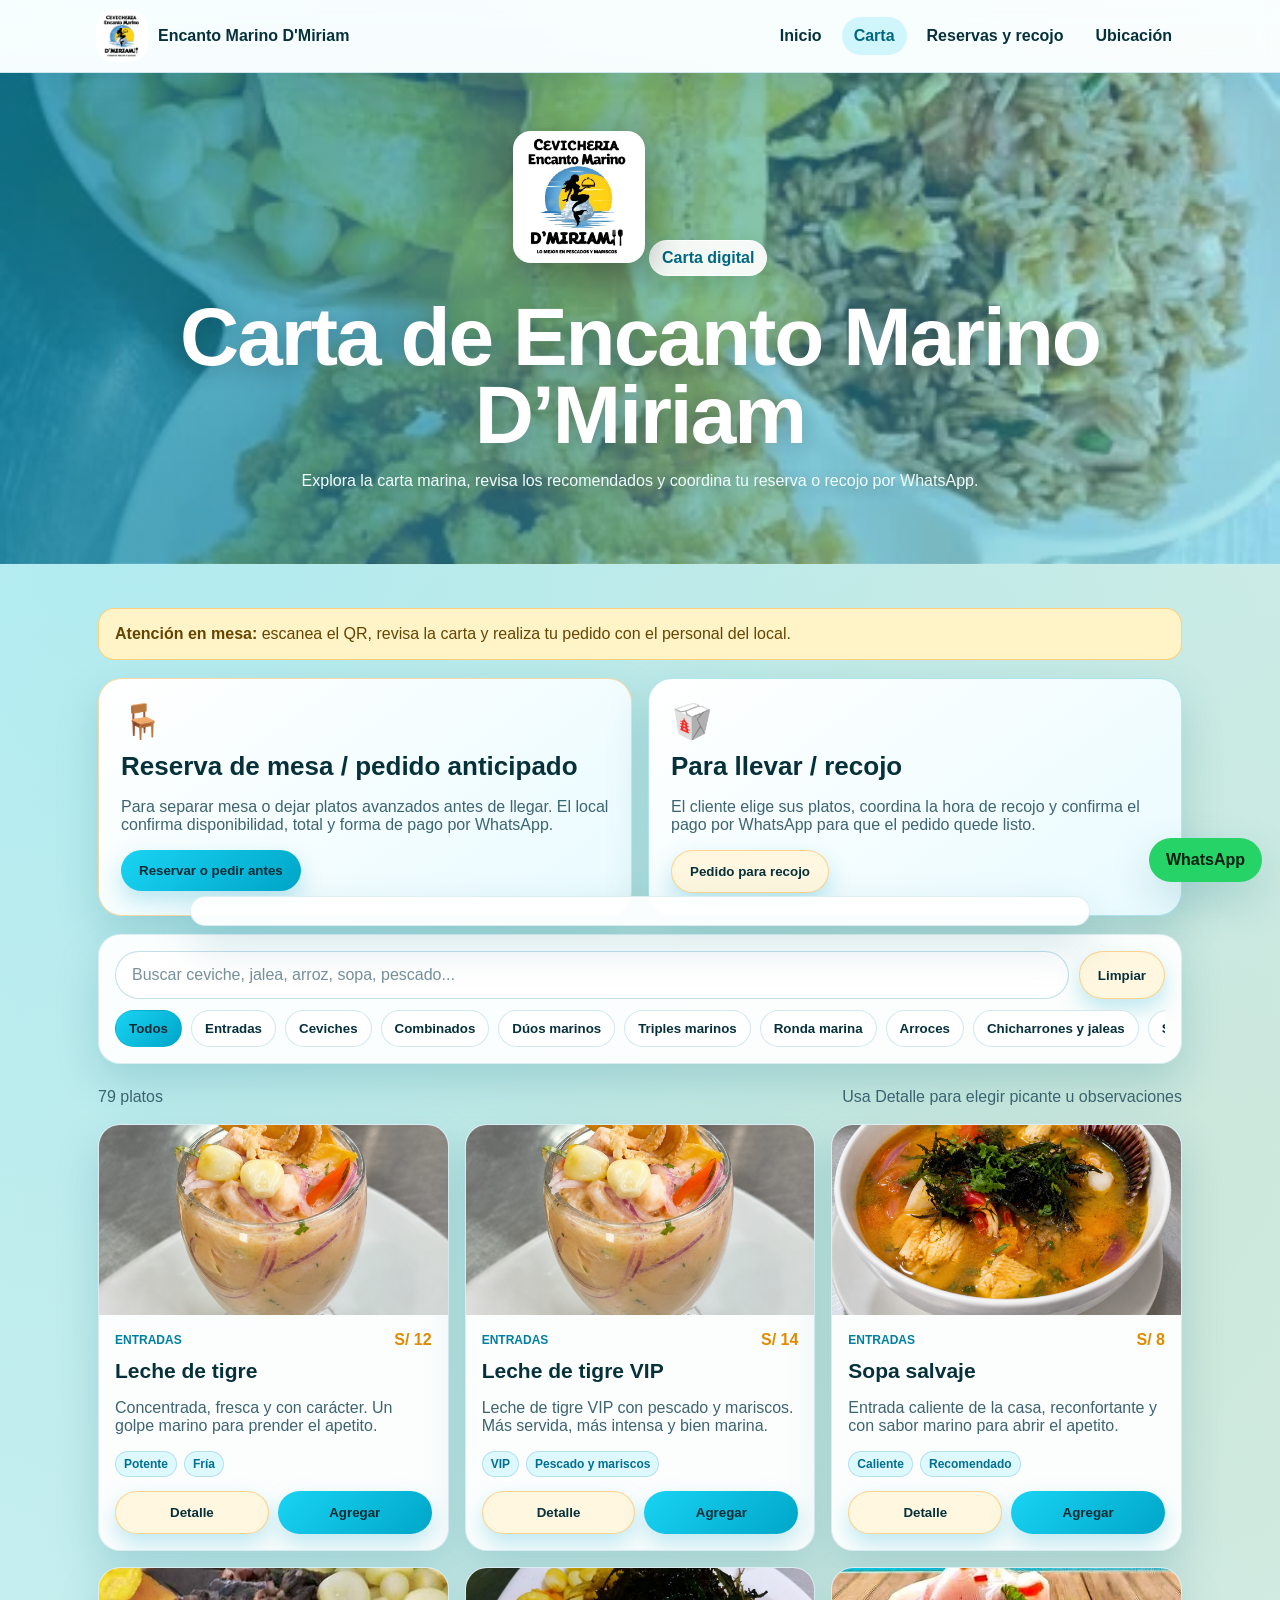
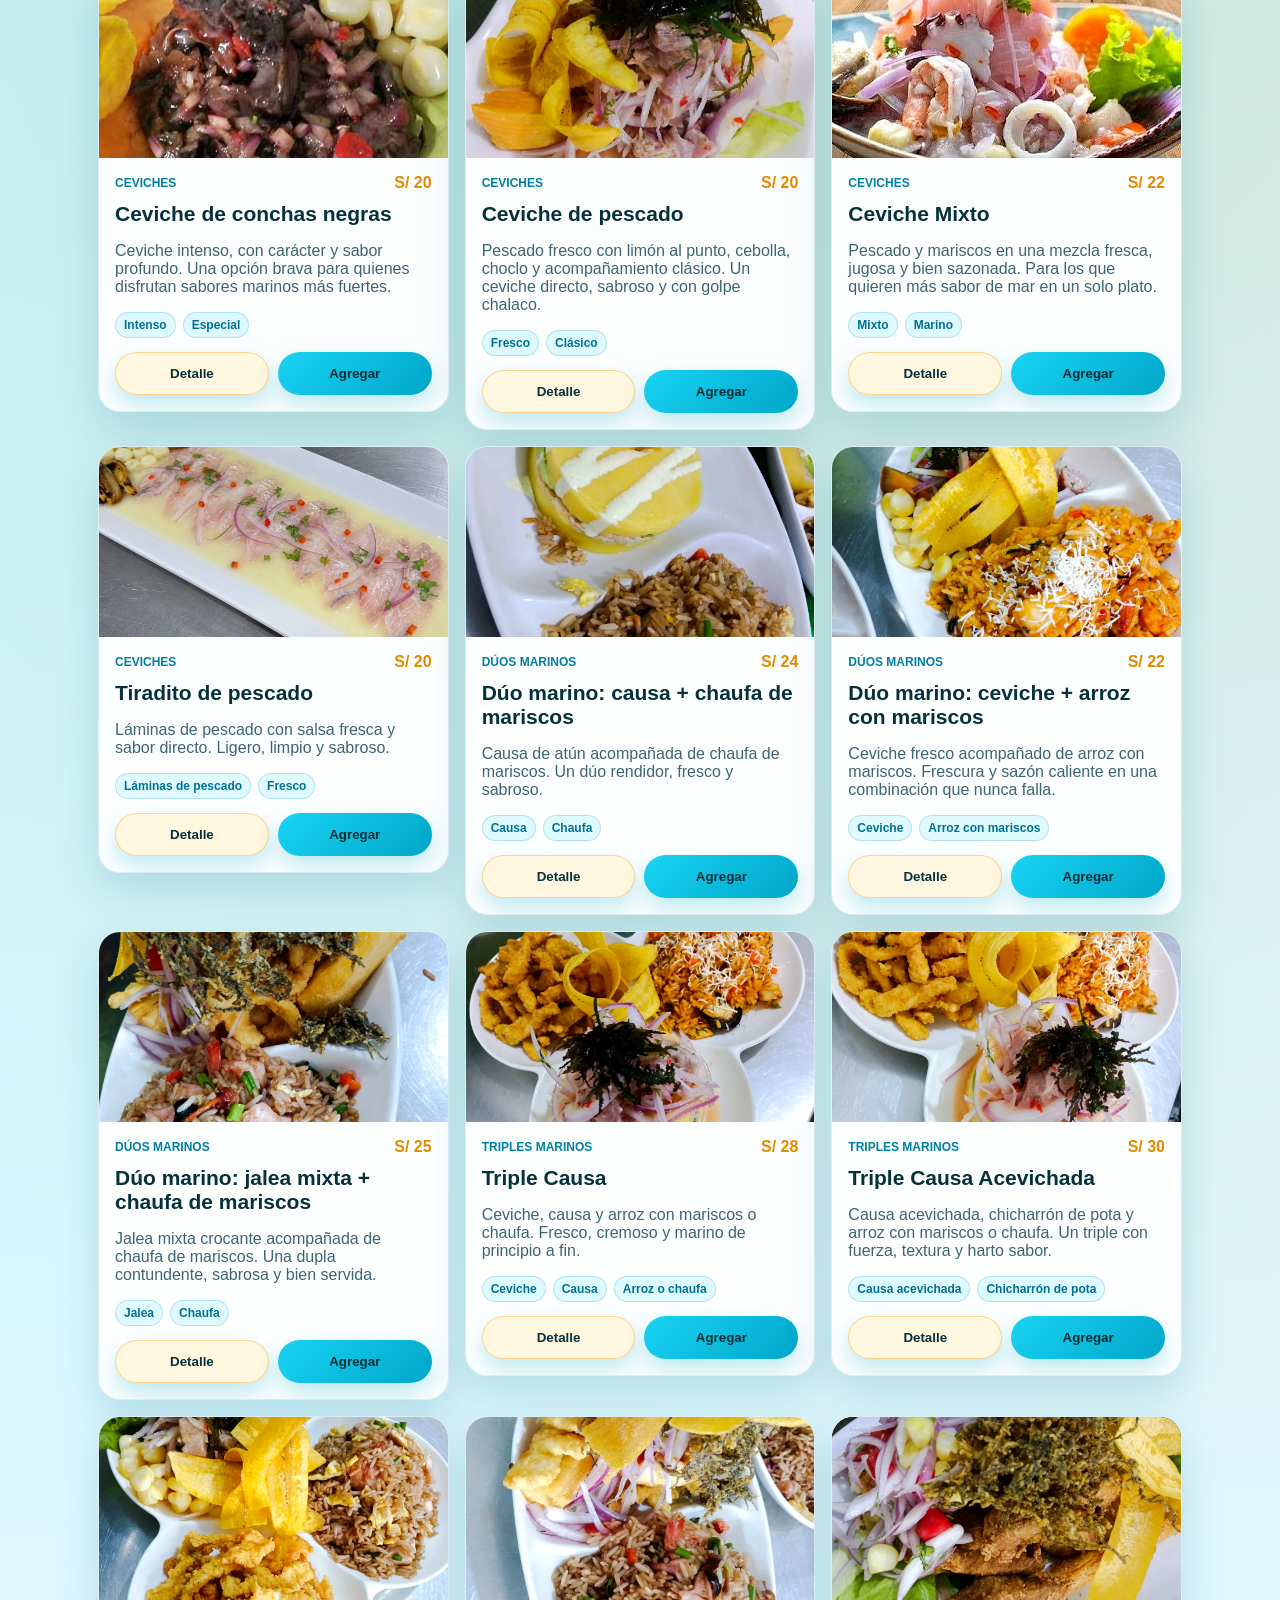
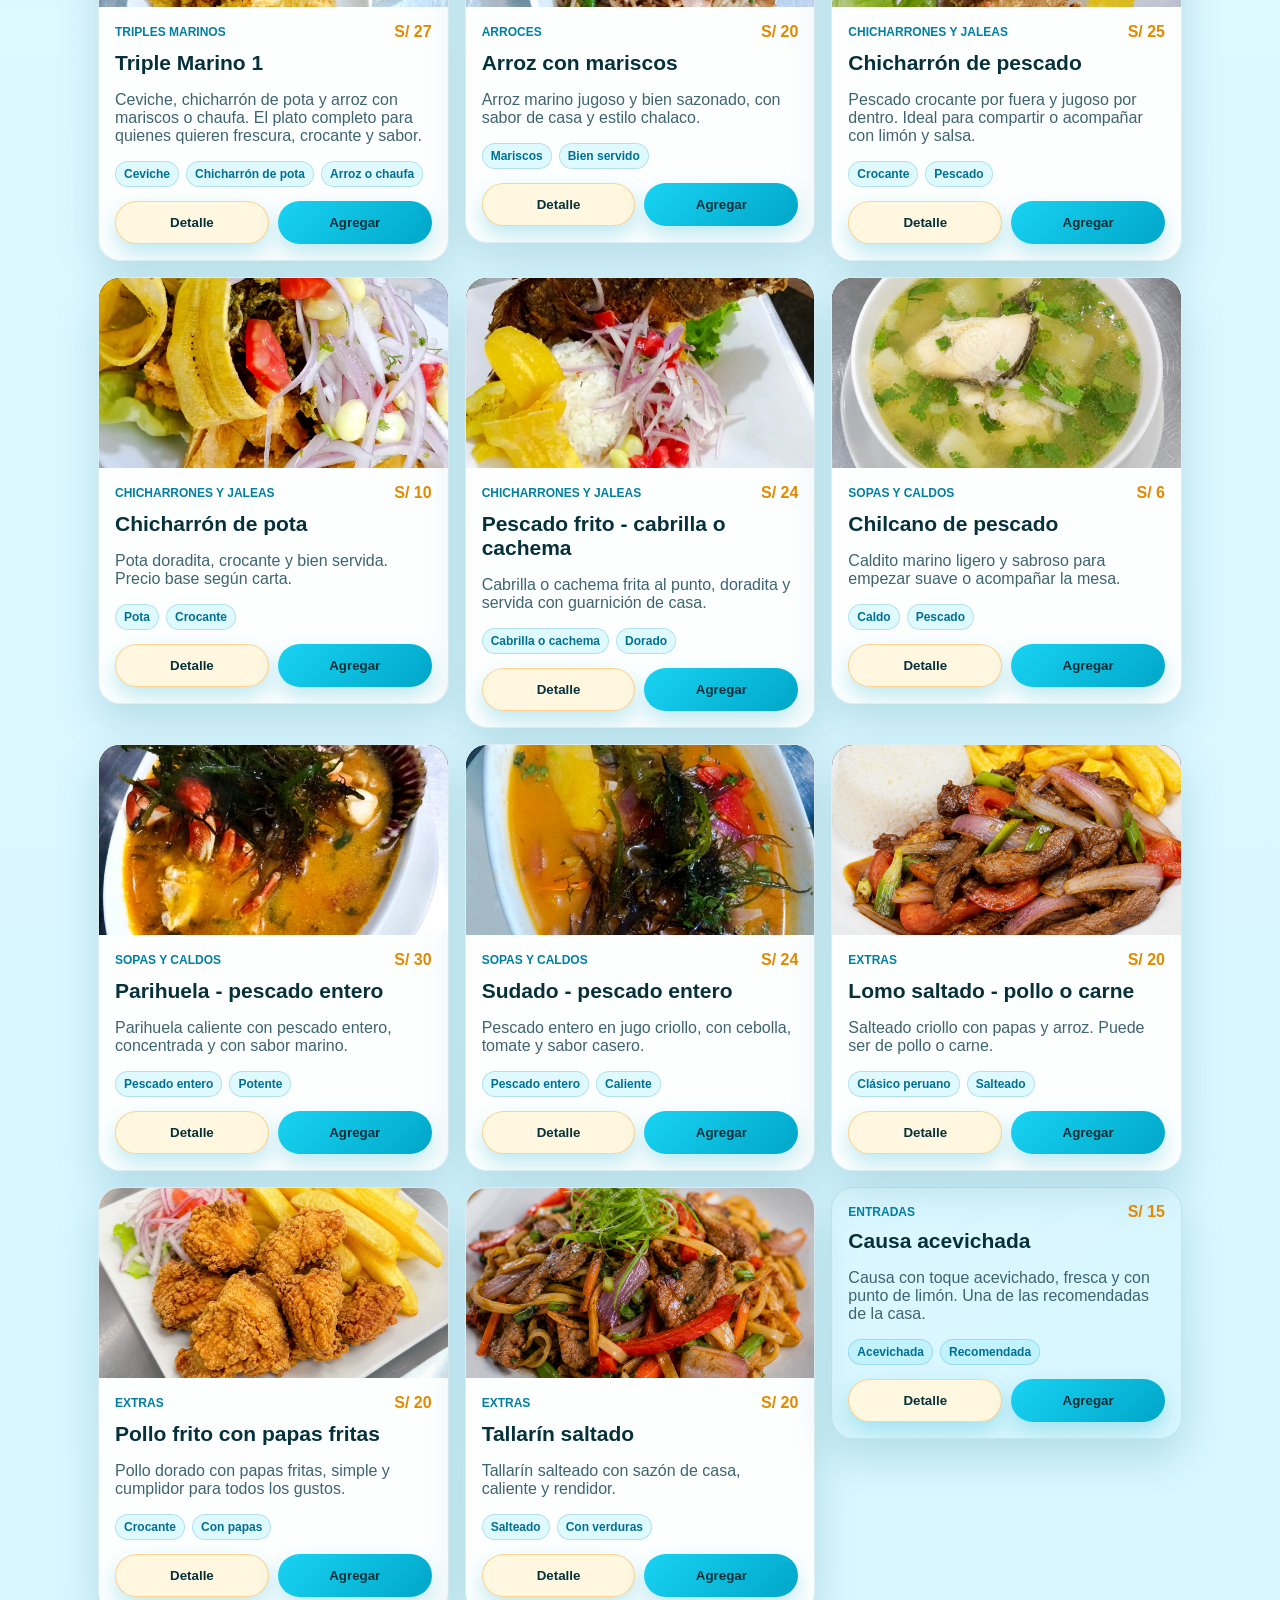
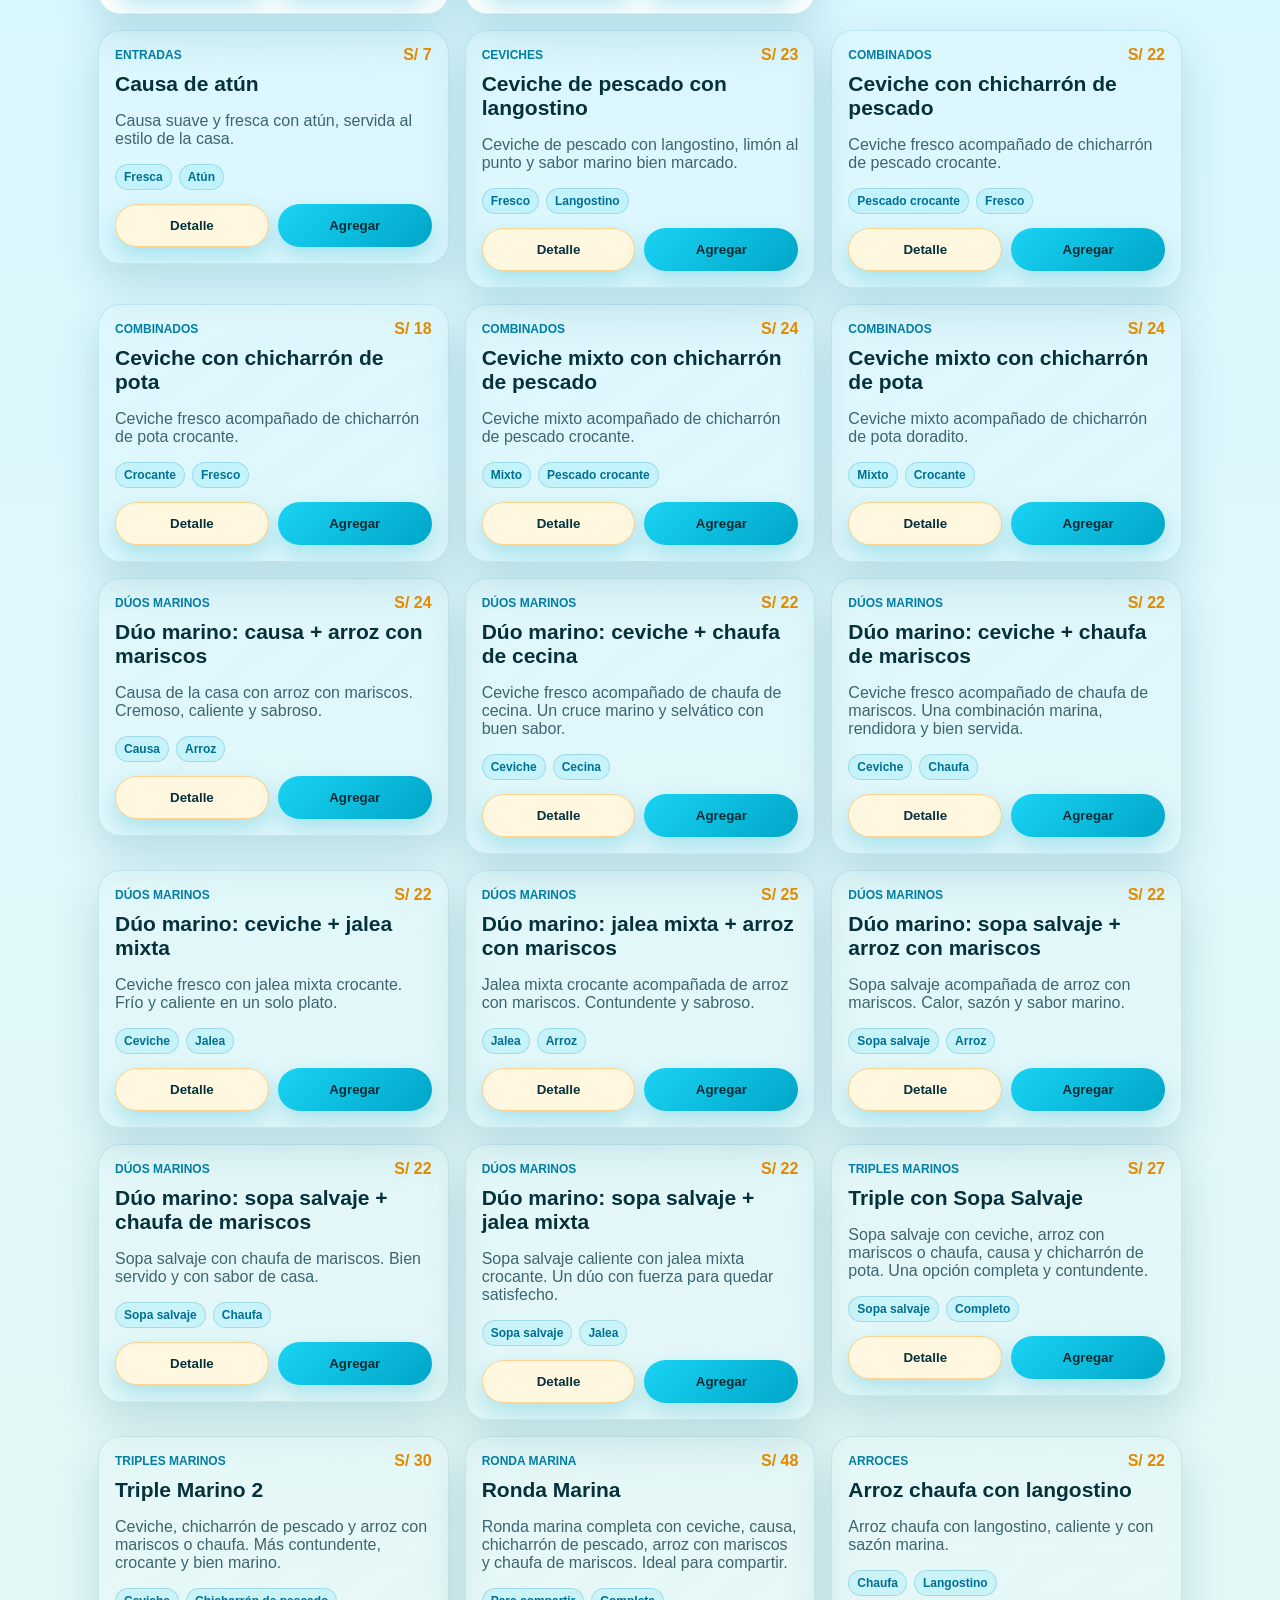
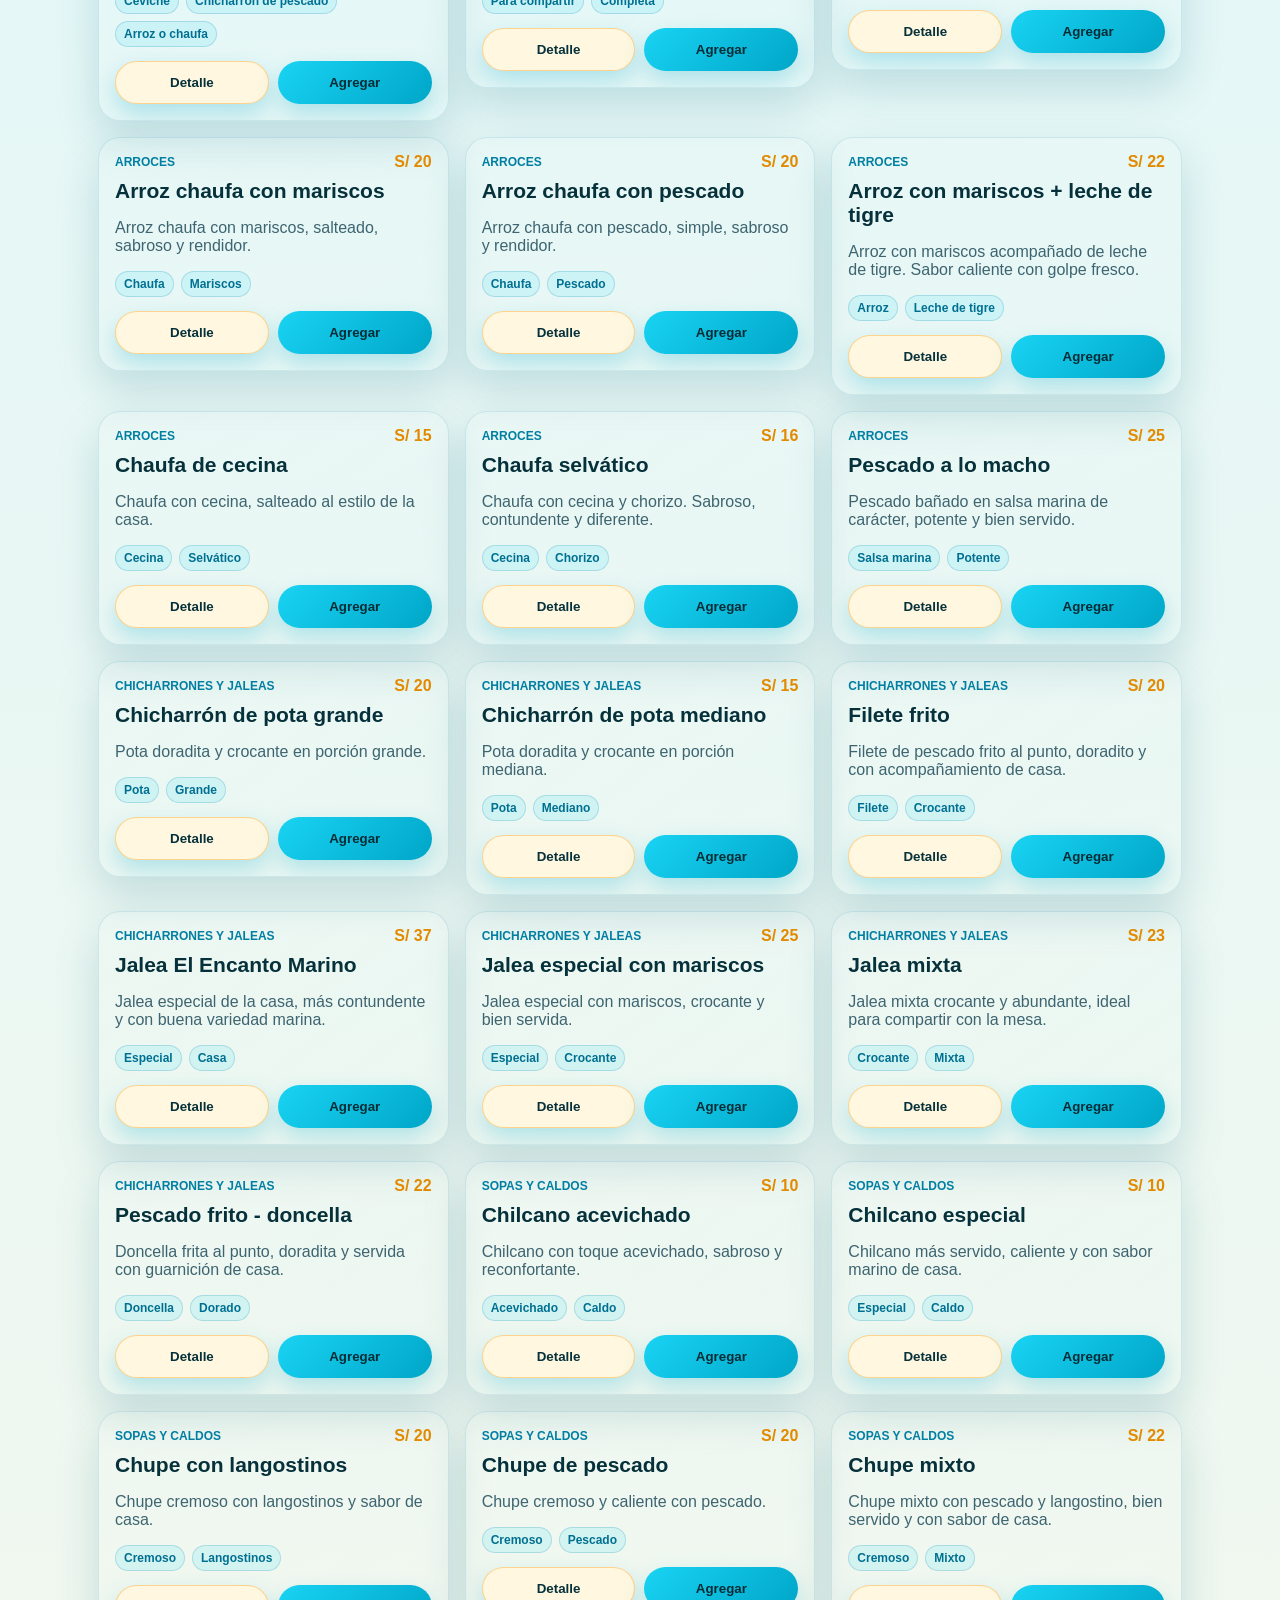
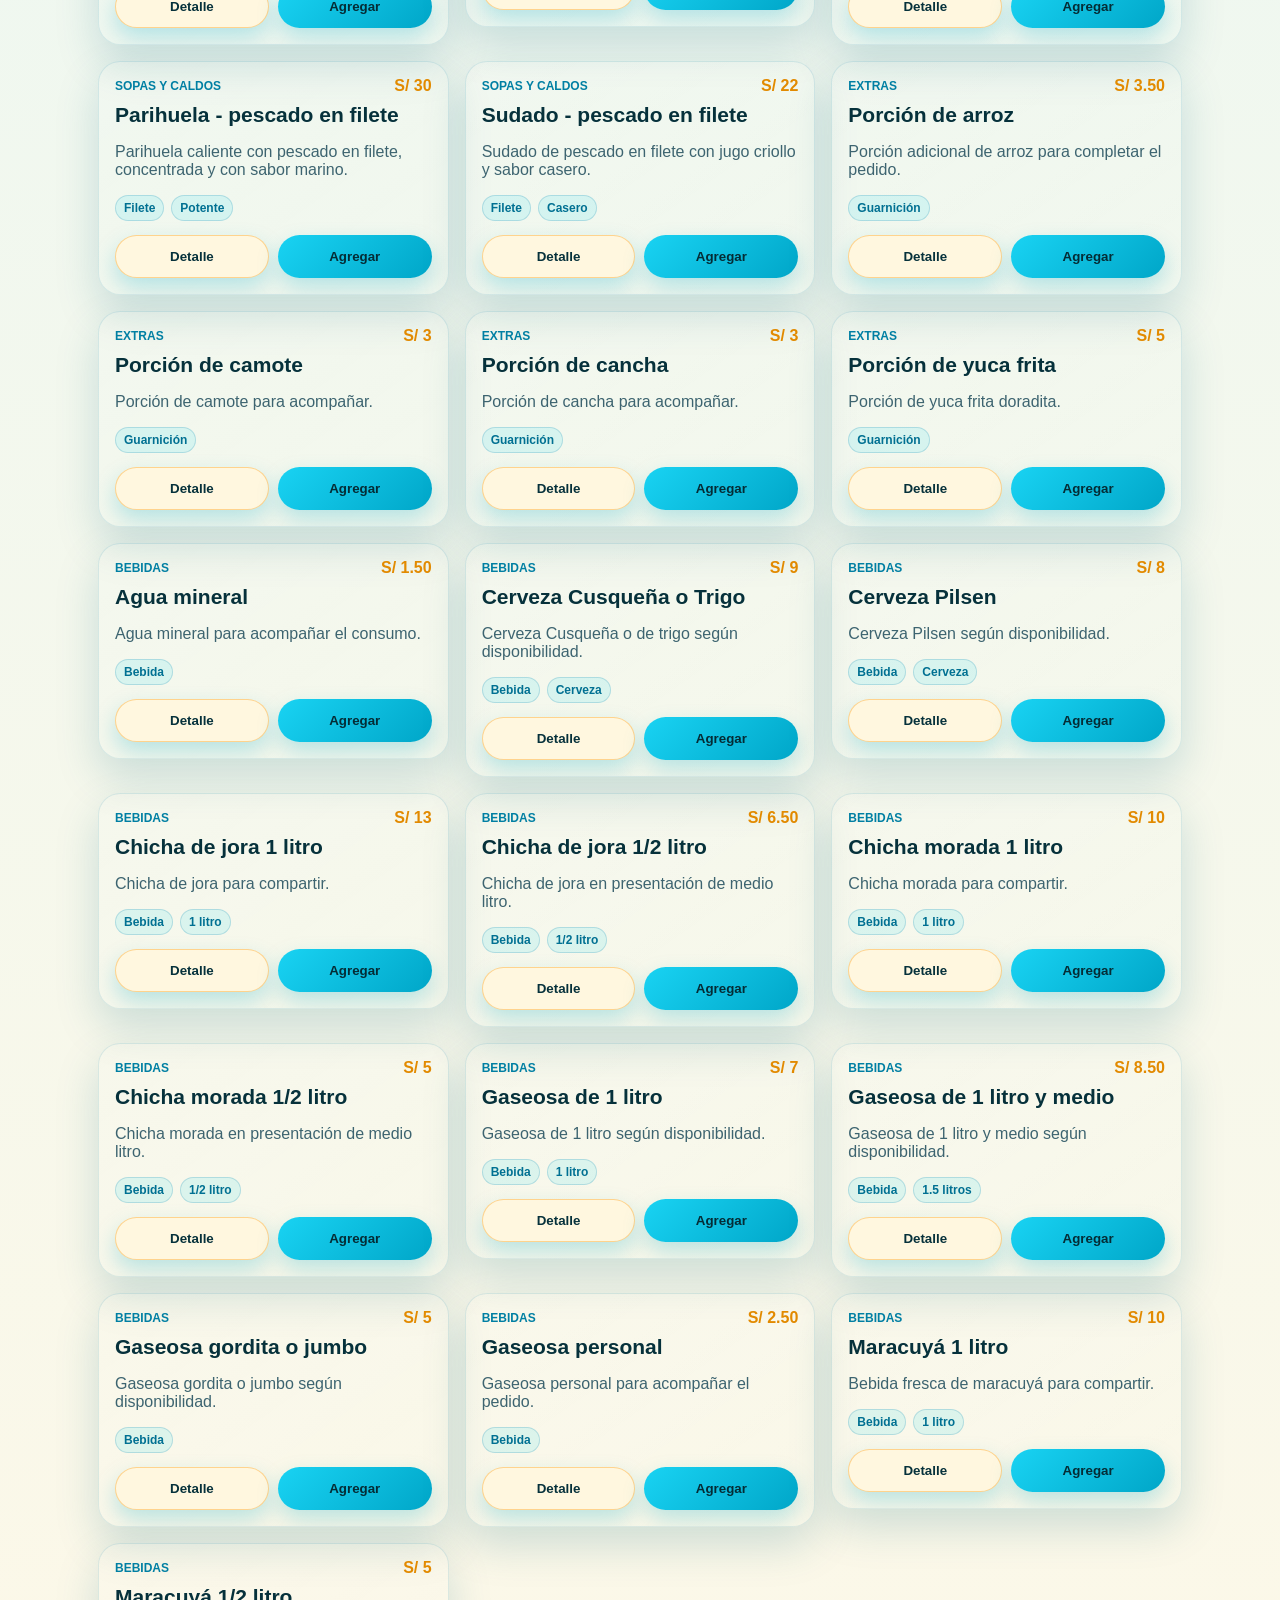
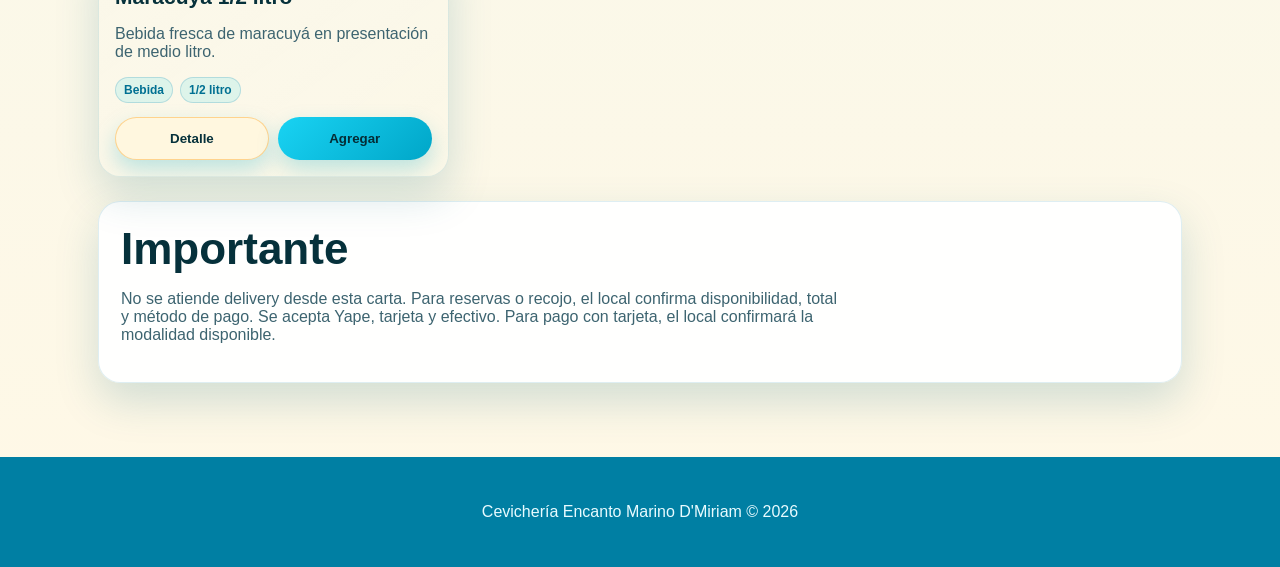
==== menu.html @ f9ba785a "Agregar precios de carta y efecto de cangrejo" ====
<!DOCTYPE html>
<html lang="es">
<head>
  <meta charset="UTF-8"><meta name="viewport" content="width=device-width, initial-scale=1.0">
  <title>Carta Digital - Encanto Marino D'Miriam</title>
  <link rel="icon" href="assets/favicon.svg" type="image/svg+xml">
  <link rel="stylesheet" href="styles.css">
</head>
<body>
<nav class="nav"><div class="nav-inner">
  <a class="brand" href="index.html"><img src="assets/logo.png" alt="Logo"><span>Encanto Marino D'Miriam</span></a>
  <div class="links"><a href="index.html">Inicio</a><a class="active" href="menu.html">Carta</a><a href="#pedidos">Reservas y recojo</a><a class="js-maps" target="_blank" href="#">Ubicación</a></div>
</div></nav>

<header class="menu-hero">
  <div class="hero-inner">
    <img class="logo" src="assets/logo.png" alt="Logo Encanto Marino D'Miriam">
    <div class="badge">Carta digital</div>
    <h1>Carta de Encanto Marino D’Miriam</h1>
    <p>Explora la carta marina, revisa los recomendados y coordina tu reserva o recojo por WhatsApp.</p>
  </div>
</header>

<section id="pedidos">
  <div class="notice mesa-notice">
    <strong>Atención en mesa:</strong> escanea el QR, revisa la carta y realiza tu pedido con el personal del local.
  </div>

  <div class="flow-cards">
    <article class="flow-card">
      <span>🪑</span>
      <h2>Reserva de mesa / pedido anticipado</h2>
      <p>Para separar mesa o dejar platos avanzados antes de llegar. El local confirma disponibilidad, total y forma de pago por WhatsApp.</p>
      <button class="btn" data-open-flow="reserva">Reservar o pedir antes</button>
    </article>

    <article class="flow-card">
      <span>🥡</span>
      <h2>Para llevar / recojo</h2>
      <p>El cliente elige sus platos, coordina la hora de recojo y confirma el pago por WhatsApp para que el pedido quede listo.</p>
      <button class="btn secondary" data-open-flow="recojo">Pedido para recojo</button>
    </article>
  </div>

  <div class="toolbar">
    <div class="search-row">
      <input id="searchInput" type="search" placeholder="Buscar ceviche, jalea, arroz, sopa, pescado...">
      <button id="clearFilters" class="btn secondary">Limpiar</button>
    </div>
    <div id="categoryChips" class="chips"></div>
  </div>

  <div class="menu-meta"><span id="resultCount">0 platos</span><span>Usa Detalle para elegir picante u observaciones</span></div>
  <div id="menuGrid" class="menu-grid"></div>

  <div class="card" style="margin-top:24px">
    <h2>Importante</h2>
    <p class="lead">No se atiende delivery desde esta carta. Para reservas o recojo, el local confirma disponibilidad, total y método de pago. Se acepta Yape, tarjeta y efectivo. Para pago con tarjeta, el local confirmará la modalidad disponible.</p>
  </div>
</section>

<div id="cartBar" class="cart-bar"></div>
<a class="whatsapp-float js-whatsapp" href="#">WhatsApp</a>

<div id="dishModal" class="modal">
  <div class="modal-card">
    <div class="modal-grid">
      <img id="modalImage" src="" alt="">
      <div class="modal-content">
        <button id="modalClose" class="modal-close">×</button>
        <h2 id="modalTitle"></h2>
        <strong id="modalPrice" class="price"></strong>
        <p id="modalDesc"></p>
        <h3>Etiquetas</h3><div id="modalTags" class="tag-list"></div>

        <div class="personaliza">
          <h3>Personaliza tu plato</h3>
          <label>
            <span>Picante</span>
            <select id="modalSpice">
              <option value="Normal">Normal</option>
              <option value="Sin ají / sin picante">Sin ají / sin picante</option>
              <option value="Poco ají">Poco ají</option>
              <option value="Ají medio">Ají medio</option>
              <option value="Bien picante">Bien picante</option>
              <option value="Consultar">Consultar</option>
            </select>
          </label>
          <label>
            <span>Observación del plato</span>
            <textarea id="modalNote" rows="3" placeholder="Ej. sin cebolla, más limón, sin culantro, separado..."></textarea>
          </label>
        </div>

        <div id="drinkOptions" class="personaliza" style="display:none">
          <h3>Elige tu bebida</h3>
          <label>
            <span>Bebida</span>
            <select id="modalDrink">
              <option value="Chicha morada">Chicha morada</option>
              <option value="Maracuyá">Maracuyá</option>
              <option value="Agua">Agua</option>
              <option value="Gaseosas">Gaseosas</option>
              <option value="Cervezas">Cervezas</option>
            </select>
          </label>
        </div>

        <p class="notice">Confirmar disponibilidad y precio final con el local.</p>
        <div class="modal-actions-bottom">
          <button id="modalBack" class="btn secondary" type="button">Volver a la carta</button>
          <button id="modalAdd" class="btn" type="button">Agregar al pedido</button>
        </div>
      </div>
    </div>
  </div>
</div>

<div id="flowModal" class="modal">
  <div class="modal-card flow-modal-card">
    <div class="flow-modal-head">
      <div>
        <span id="flowIcon" class="flow-icon">🪑</span>
        <h2 id="flowTitle">Reserva</h2>
        <p id="flowDescription" class="lead"></p>
      </div>
      <button id="flowClose" class="modal-close">×</button>
    </div>

    <div class="flow-form">
      <label>
        <span>Nombre</span>
        <input id="clientName" type="text" placeholder="Ej. Miriam, Carlos, Julio...">
      </label>

      <div id="reservationFields" class="flow-fields">
        <label>
          <span>Tipo de solicitud</span>
          <select id="reservationMode">
            <option value="Solo reservar mesa">Solo reservar mesa</option>
            <option value="Reservar mesa y pedir comida anticipada">Reservar mesa y pedir comida anticipada</option>
          </select>
        </label>
        <label>
          <span>¿Para cuántas personas?</span>
          <input id="peopleCount" type="number" min="1" max="40" placeholder="Ej. 4">
        </label>
        <label>
          <span>Hora aproximada de llegada</span>
          <input id="arrivalTime" type="text" placeholder="Ej. 1:30 p.m. / en 40 minutos">
        </label>
      </div>

      <div id="pickupFields" class="flow-fields">
        <label>
          <span>Hora aproximada de recojo</span>
          <input id="pickupTime" type="text" placeholder="Ej. 2:00 p.m. / en 30 minutos">
        </label>
      </div>

      <label class="wide">
        <span>Observaciones generales</span>
        <textarea id="flowNote" rows="3" placeholder="Ej. mesa cerca a la entrada, sin cubiertos, separar salsas, confirmar forma de pago..."></textarea>
      </label>
    </div>

    <div class="payment-warning">
      <strong>Pago anticipado:</strong> para reservas con pedido anticipado y pedidos para recojo, se coordina pago al 100% por Yape, tarjeta o efectivo luego de que el local confirme disponibilidad y total.
    </div>

    <div class="flow-order-box">
      <div class="flow-order-head">
        <h3>Pedido seleccionado</h3>
        <button id="addMoreDishes" class="btn secondary">Agregar platos de la carta</button>
      </div>
      <div id="flowOrderList" class="flow-order-list"></div>
      <p id="flowOrderHint" class="lead"></p>
    </div>

    <div class="flow-actions">
      <button id="flowSend" class="btn whatsapp">Enviar a WhatsApp</button>
    </div>
  </div>
</div>

<footer><p>Cevichería Encanto Marino D'Miriam © <span id="year"></span></p></footer>
<script src="data/menu-data.js?v=21"></script><script src="script.js?v=21"></script>
</body>
</html>
---- styles.css ----
*{box-sizing:border-box}
:root{
  --bg:#05262d;--bg2:#07343d;--card:#0d3b44;--card2:#114b55;
  --text:#f8fdff;--muted:#c8dde1;--cyan:#22d3ee;--cyan2:#0891b2;
  --green:#25d366;--yellow:#facc15;--red:#f87171;--shadow:0 16px 42px rgba(0,0,0,.28)
}
html{scroll-behavior:smooth}
body{margin:0;font-family:"Segoe UI",Arial,sans-serif;background:var(--bg);color:var(--text)}
a{color:inherit}
.nav{
  position:sticky;top:0;z-index:50;background:rgba(3,25,30,.94);
  backdrop-filter:blur(12px);border-bottom:1px solid rgba(255,255,255,.08)
}
.nav-inner{
  max-width:1120px;margin:auto;display:flex;align-items:center;justify-content:space-between;
  gap:12px;padding:10px 16px
}
.brand{display:flex;align-items:center;gap:10px;text-decoration:none;font-weight:900}
.brand img{width:42px;height:42px}
.links{display:flex;gap:8px;overflow-x:auto}
.links a{text-decoration:none;font-weight:800;padding:10px 12px;border-radius:999px;white-space:nowrap;color:#e8fbff}
.links a:hover,.links a.active{background:rgba(34,211,238,.14)}
.hero{
  background:linear-gradient(rgba(3,20,25,.52),rgba(3,20,25,.78)),url("assets/fotos/duo-marino.webp");
  background-size:cover;background-position:center;min-height:76vh;display:flex;align-items:center;
}
.hero-inner{max-width:1120px;margin:auto;width:100%;padding:72px 18px;display:grid;grid-template-columns:1fr 420px;gap:32px;align-items:center}
.logo{width:112px;height:112px;filter:drop-shadow(0 12px 20px rgba(0,0,0,.35))}
.badge{display:inline-flex;background:rgba(34,211,238,.12);border:1px solid rgba(34,211,238,.35);color:#a5f3fc;border-radius:999px;padding:8px 12px;font-weight:900;margin:12px 0}
h1{font-size:clamp(40px,7vw,82px);line-height:.95;margin:10px 0 18px;letter-spacing:-2px}
.hero p{font-size:clamp(18px,2.2vw,23px);color:var(--muted);max-width:680px}
.actions{display:flex;flex-wrap:wrap;gap:12px;margin-top:20px}
.btn{display:inline-flex;align-items:center;justify-content:center;border:0;border-radius:999px;padding:13px 18px;font-weight:900;text-decoration:none;cursor:pointer;background:var(--cyan);color:#022027}
.btn.secondary{background:rgba(255,255,255,.12);color:white;border:1px solid rgba(255,255,255,.18)}
.btn.whatsapp{background:var(--green);color:#042014}
.hero-card{background:rgba(4,35,42,.86);border:1px solid rgba(255,255,255,.13);border-radius:28px;padding:16px;box-shadow:var(--shadow)}
.hero-card img{width:100%;height:360px;object-fit:cover;border-radius:22px;display:block}
section{max-width:1120px;margin:auto;padding:44px 18px}
.section-head{display:flex;justify-content:space-between;align-items:end;gap:16px;margin-bottom:20px}
h2{font-size:clamp(28px,4vw,44px);margin:0 0 10px}
.lead{color:var(--muted);max-width:720px}
.grid{display:grid;grid-template-columns:repeat(4,1fr);gap:16px}
.feature,.card{background:var(--card);border:1px solid rgba(255,255,255,.1);border-radius:22px;padding:22px;box-shadow:var(--shadow)}
.feature span{font-size:32px}
.dish-mini-grid{display:grid;grid-template-columns:repeat(3,1fr);gap:16px}
.dish-mini{display:grid;grid-template-columns:104px 1fr;gap:13px;background:var(--card);border-radius:20px;padding:12px;border:1px solid rgba(255,255,255,.08)}
.dish-mini img{width:104px;height:104px;object-fit:cover;border-radius:16px}
.dish-mini h3{margin:0 0 6px}.dish-mini p{margin:0 0 8px;color:var(--muted)}.price{color:var(--yellow);font-weight:900}
.gallery{display:grid;grid-template-columns:repeat(3,1fr);gap:16px}
.gallery img{width:100%;height:260px;object-fit:cover;border-radius:22px;box-shadow:var(--shadow);border:1px solid rgba(255,255,255,.1)}
.location-grid{display:grid;grid-template-columns:1.2fr .8fr;gap:16px}
.qr-admin{display:none}
.whatsapp-float{position:fixed;right:18px;bottom:18px;z-index:60;background:var(--green);color:#042014;text-decoration:none;border-radius:999px;padding:13px 17px;font-weight:900;box-shadow:var(--shadow)}
footer{background:#03191e;color:var(--muted);text-align:center;padding:30px 18px;margin-top:30px}

/* menu */
.menu-hero{background:linear-gradient(rgba(3,20,25,.48),rgba(3,20,25,.82)),url("assets/fotos/triple-marino.webp");background-size:cover;background-position:center;min-height:44vh;display:flex;align-items:center;text-align:center}
.menu-hero .hero-inner{display:block;padding:58px 18px}
.notice{background:rgba(250,204,21,.15);border:1px solid rgba(250,204,21,.35);color:#fff7c2;border-radius:16px;padding:14px 16px;margin-bottom:18px}
.toolbar{background:rgba(5,38,45,.96);border:1px solid rgba(255,255,255,.1);border-radius:22px;padding:16px;position:relative;top:auto;z-index:1;box-shadow:var(--shadow)}
.search-row{display:grid;grid-template-columns:1fr auto;gap:10px}
input[type="search"]{width:100%;min-height:48px;border-radius:999px;border:1px solid rgba(255,255,255,.13);background:rgba(255,255,255,.08);color:white;padding:0 16px;font-size:16px;outline:none}
.chips,.allergy-grid{display:flex;gap:9px;overflow-x:auto;padding-top:11px}
.chip,.check-pill{flex:0 0 auto;border:1px solid rgba(255,255,255,.13);background:rgba(255,255,255,.08);color:white;border-radius:999px;padding:10px 13px;font-weight:800;cursor:pointer}
.chip.active{background:var(--cyan);color:#022027}
.check-pill input{accent-color:var(--cyan)}
.switch-line{display:flex;gap:10px;align-items:center;flex-wrap:wrap;color:var(--muted);padding-top:12px}
.menu-meta{display:flex;justify-content:space-between;color:var(--muted);margin:18px 0}
.menu-grid{display:grid;grid-template-columns:repeat(3,1fr);gap:16px}
.dish-card{background:var(--card);border-radius:22px;overflow:hidden;border:1px solid rgba(255,255,255,.1);box-shadow:var(--shadow)}
.dish-card.risk{border-color:rgba(248,113,113,.75);opacity:.82}
.dish-image{display:block;width:100%;height:190px;border:0;padding:0;background:#000;cursor:pointer}
.dish-image img{width:100%;height:100%;object-fit:cover;display:block}
.dish-body{padding:16px}
.dish-top{display:flex;justify-content:space-between;gap:10px;align-items:center}
.category-label{font-size:12px;text-transform:uppercase;color:#a5f3fc;font-weight:900}
.dish-body h3{margin:10px 0 8px;font-size:21px}.dish-body p{color:var(--muted)}
.tag-list,.allergen-list{display:flex;gap:7px;flex-wrap:wrap;margin-top:9px}
.tag-list span{background:rgba(34,211,238,.12);border:1px solid rgba(34,211,238,.25);border-radius:999px;padding:5px 8px;font-size:12px;color:#a5f3fc;font-weight:800}
.allergen-list small,#modalAllergens small{background:rgba(255,255,255,.08);border-radius:999px;padding:5px 8px}
.risk-msg{margin-top:10px;border-radius:12px;padding:9px;background:rgba(248,113,113,.14);border:1px solid rgba(248,113,113,.3);color:#fecaca;font-weight:800}
.dish-actions{display:grid;grid-template-columns:1fr 1fr;gap:9px;margin-top:14px}
.empty-state{grid-column:1/-1;text-align:center;padding:40px 20px;background:var(--card);border-radius:22px}
.cart-bar{position:fixed;left:50%;bottom:16px;transform:translateX(-50%) translateY(140%);width:min(900px,calc(100% - 22px));background:rgba(3,25,30,.98);border:1px solid rgba(255,255,255,.14);border-radius:22px;padding:14px;z-index:80;box-shadow:var(--shadow);transition:.22s}
.cart-bar.show{transform:translateX(-50%) translateY(0)}
.cart-summary{display:flex;justify-content:space-between;gap:12px}
.cart-items{display:grid;gap:8px;max-height:160px;overflow:auto;margin-top:10px}
.cart-item{display:flex;justify-content:space-between;background:rgba(255,255,255,.07);border-radius:12px;padding:8px}
.cart-item button{border:0;border-radius:8px;min-width:28px;min-height:28px}
.cart-actions{display:flex;gap:10px;margin-top:10px}
.modal{display:none;position:fixed;inset:0;z-index:100;background:rgba(0,0,0,.72);padding:18px;place-items:center}
.modal.show{display:grid}.modal-card{width:min(840px,100%);max-height:92vh;overflow:auto;background:var(--bg2);border-radius:24px;border:1px solid rgba(255,255,255,.13)}
.modal-grid{display:grid;grid-template-columns:.95fr 1.05fr}.modal-grid img{width:100%;height:100%;min-height:360px;object-fit:cover}.modal-content{padding:24px}.modal-close{float:right;border:0;background:rgba(255,255,255,.1);color:white;border-radius:999px;width:38px;height:38px}
.qr-print-card{max-width:620px;margin:40px auto;text-align:center;background:white;color:#062a32;border-radius:34px;padding:34px;border:10px solid #0891b2}.qr-print-card img{width:330px;max-width:100%}

@media(max-width:900px){
  .hero-inner{grid-template-columns:1fr}.hero-card img{height:300px}
  .grid{grid-template-columns:repeat(2,1fr)}.dish-mini-grid,.menu-grid{grid-template-columns:repeat(2,1fr)}
  .location-grid,.modal-grid{grid-template-columns:1fr}
}
@media(max-width:640px){
  .nav-inner{align-items:flex-start;flex-direction:column}.brand span{display:none}.links{width:100%;padding-bottom:4px}
  .hero{min-height:auto;background-position:center}.hero-inner{padding:44px 16px;text-align:center}.logo{width:88px;height:88px}
  .actions{justify-content:center}h1{font-size:42px;letter-spacing:-1px}.hero p{font-size:17px}
  .hero-card{display:none}
  section{padding:34px 14px}.section-head{display:block}
  .grid,.dish-mini-grid,.menu-grid,.gallery{grid-template-columns:1fr}
  .feature,.card{padding:18px;border-radius:18px}.gallery img{height:220px}
  .toolbar{top:92px;border-radius:18px}.search-row{grid-template-columns:1fr}.menu-meta{display:block}
  .dish-image{height:180px}.dish-body h3{font-size:20px}
  .cart-actions{flex-direction:column}.whatsapp-float{right:12px;bottom:12px}
  .modal-grid img{min-height:250px}
}
@media print{.nav,.whatsapp-float,.btn,footer{display:none!important}body{background:white}.qr-print-card{box-shadow:none;margin:0 auto}}


/* Ajustes v4: diseño limpio, sin Mobile First y con preferencias de pedido */
.features-3 {
  grid-template-columns: repeat(3, 1fr);
}

.order-options {
  display: grid;
  grid-template-columns: 220px 1fr;
  gap: 12px;
  margin-top: 14px;
}

.order-options label,
.personaliza label {
  display: grid;
  gap: 7px;
  color: var(--muted);
  font-weight: 800;
}

.order-options select,
.order-options input,
.personaliza select,
.personaliza textarea {
  width: 100%;
  border: 1px solid rgba(255,255,255,.14);
  background: rgba(255,255,255,.08);
  color: white;
  border-radius: 14px;
  padding: 12px 13px;
  outline: none;
  font: inherit;
}

.order-options option,
.personaliza option {
  color: #062a32;
}

.personaliza {
  margin: 16px 0;
  display: grid;
  gap: 12px;
  background: rgba(255,255,255,.06);
  border: 1px solid rgba(255,255,255,.10);
  padding: 14px;
  border-radius: 18px;
}

.personaliza h3 {
  margin: 0;
}

.cart-item small {
  display: block;
  color: var(--muted);
  margin-top: 3px;
}

@media(max-width:900px){
  .features-3 {
    grid-template-columns: repeat(3, 1fr);
  }
}

@media(max-width:640px){
  .features-3 {
    grid-template-columns: 1fr;
  }

  .order-options {
    grid-template-columns: 1fr;
  }
}


/* Ajustes v5: sin módulo de alergias */
.allergy-grid,
.risk-msg {
  display: none !important;
}


/* Ajustes v6: sin delivery, con mesa, reserva anticipada y recojo */
.order-options {
  grid-template-columns: 230px 1fr 1fr;
}

@media(max-width:900px){
  .order-options {
    grid-template-columns: 1fr;
  }
}


/* Ajuste v7: el filtro ya no queda fijo encima de la carta */
.toolbar {
  position: relative !important;
  top: auto !important;
  z-index: 1 !important;
}

.menu-meta {
  padding-top: 6px;
}

@media(max-width:640px){
  .toolbar {
    position: relative !important;
    top: auto !important;
    margin-bottom: 16px;
  }

  .chips {
    padding-bottom: 4px;
  }

  .order-options {
    margin-top: 12px;
  }

  .menu-meta {
    margin-top: 18px;
  }
}


/* Ajustes v8: reserva/recojo por popup, sin selector molesto en la carta */
.mesa-notice {
  margin-bottom: 18px;
}

.flow-cards {
  display: grid;
  grid-template-columns: repeat(2, 1fr);
  gap: 16px;
  margin-bottom: 18px;
}

.flow-card {
  background: linear-gradient(145deg, rgba(17,75,85,.95), rgba(8,54,64,.95));
  border: 1px solid rgba(255,255,255,.12);
  border-radius: 24px;
  padding: 22px;
  box-shadow: var(--shadow);
}

.flow-card span {
  font-size: 34px;
}

.flow-card h2 {
  font-size: 26px;
  margin: 10px 0;
}

.flow-card p {
  color: var(--muted);
}

.flow-modal-card {
  padding: 0;
  width: min(940px, 100%);
}

.flow-modal-head {
  display: flex;
  justify-content: space-between;
  gap: 16px;
  padding: 24px;
  border-bottom: 1px solid rgba(255,255,255,.1);
}

.flow-icon {
  display: inline-flex;
  width: 46px;
  height: 46px;
  align-items: center;
  justify-content: center;
  background: rgba(34,211,238,.12);
  border: 1px solid rgba(34,211,238,.26);
  border-radius: 16px;
  font-size: 24px;
  margin-bottom: 10px;
}

.flow-form {
  padding: 22px 24px;
  display: grid;
  grid-template-columns: repeat(2, 1fr);
  gap: 14px;
}

.flow-fields {
  display: grid;
  grid-template-columns: repeat(2, 1fr);
  gap: 14px;
  grid-column: 1 / -1;
}

.flow-form label {
  display: grid;
  gap: 7px;
  color: var(--muted);
  font-weight: 900;
}

.flow-form label.wide {
  grid-column: 1 / -1;
}

.flow-form input,
.flow-form select,
.flow-form textarea {
  width: 100%;
  border: 1px solid rgba(255,255,255,.14);
  background: rgba(255,255,255,.08);
  color: white;
  border-radius: 14px;
  padding: 12px 13px;
  outline: none;
  font: inherit;
}

.flow-form option {
  color: #062a32;
}

.payment-warning {
  margin: 0 24px 18px;
  border: 1px solid rgba(250,204,21,.42);
  background: rgba(250,204,21,.13);
  color: #fff7c2;
  border-radius: 18px;
  padding: 14px 16px;
}

.flow-order-box {
  margin: 0 24px 24px;
  background: rgba(255,255,255,.06);
  border: 1px solid rgba(255,255,255,.1);
  border-radius: 20px;
  padding: 16px;
}

.flow-order-head {
  display: flex;
  justify-content: space-between;
  gap: 12px;
  align-items: center;
  margin-bottom: 12px;
}

.flow-order-head h3 {
  margin: 0;
}

.flow-order-list {
  display: grid;
  gap: 8px;
}

.flow-actions {
  padding: 0 24px 24px;
  display: flex;
  justify-content: flex-end;
}

.cart-actions {
  grid-template-columns: 1fr 1fr auto;
}

@media(max-width:760px){
  .flow-cards {
    grid-template-columns: 1fr;
  }

  .flow-form,
  .flow-fields {
    grid-template-columns: 1fr;
  }

  .flow-modal-head {
    padding: 18px;
  }

  .flow-form {
    padding: 18px;
  }

  .payment-warning,
  .flow-order-box {
    margin-left: 18px;
    margin-right: 18px;
  }

  .flow-order-head {
    align-items: stretch;
    flex-direction: column;
  }

  .flow-actions {
    padding: 0 18px 18px;
  }

  .flow-actions .btn {
    width: 100%;
  }

  .cart-actions {
    display: grid;
    grid-template-columns: 1fr;
  }
}


/* ======================================================
   V9 - Colores vivos + Don Cangrejo
   ====================================================== */
:root {
  --bg:#e8fbff;
  --bg2:#d8f7ff;
  --card:#ffffff;
  --card2:#f0fbff;
  --text:#06313b;
  --muted:#3d6470;
  --cyan:#19d3f3;
  --cyan2:#007fa3;
  --green:#25d366;
  --yellow:#ffcc24;
  --coral:#ff6b4a;
  --orange:#ff9f1c;
  --shadow:0 18px 44px rgba(0,101,122,.18);
}

body {
  color: var(--text);
  background:
    radial-gradient(circle at 10% 5%, rgba(25,211,243,.28), transparent 28%),
    radial-gradient(circle at 88% 12%, rgba(255,159,28,.18), transparent 22%),
    linear-gradient(180deg, #ecfcff 0%, #d8f7ff 45%, #fff8e6 100%);
}

.nav {
  background: rgba(255,255,255,.88);
  border-bottom: 1px solid rgba(0,127,163,.16);
  box-shadow: 0 8px 30px rgba(0,80,100,.08);
}

.brand, .links a { color: #06313b; }
.links a:hover, .links a.active { background: rgba(25,211,243,.18); color: #006783; }

.hero, .menu-hero {
  background:
    linear-gradient(90deg, rgba(0,125,156,.72), rgba(0,181,212,.30)),
    linear-gradient(180deg, rgba(255,255,255,.10), rgba(255,248,230,.20)),
    url("assets/fotos/duo-marino.webp");
  background-size: cover;
  background-position: center;
}

.hero h1, .menu-hero h1 { text-shadow: 0 5px 22px rgba(0,0,0,.22); color: #ffffff; }
.hero p, .menu-hero p { color: #f0feff; text-shadow: 0 3px 15px rgba(0,0,0,.28); }

.badge {
  background: rgba(255,255,255,.92);
  border: 1px solid rgba(255,255,255,.75);
  color: #006783;
  box-shadow: 0 10px 28px rgba(0,80,100,.16);
}

.btn {
  background: linear-gradient(135deg, #19d3f3, #00a6c8);
  color: #052c35;
  box-shadow: 0 10px 22px rgba(0,166,200,.25);
}

.btn.secondary {
  background: #fff7df;
  color: #06313b;
  border: 1px solid rgba(255,159,28,.42);
}

.btn.whatsapp { background: linear-gradient(135deg, #25d366, #15b854); color: #062d17; }

.feature, .card, .dish-mini, .dish-card, .flow-card, .toolbar, .modal-card, .cart-bar {
  background: rgba(255,255,255,.94);
  color: #06313b;
  border: 1px solid rgba(0,127,163,.13);
  box-shadow: var(--shadow);
}

.feature p, .card p, .dish-mini p, .dish-body p, .lead, .flow-card p, .menu-meta { color: #3d6470; }
.price { color: #e28a00; }

.tag-list span {
  background: rgba(25,211,243,.13);
  border-color: rgba(0,127,163,.20);
  color: #007092;
}

.category-label { color: #007fa3; }

.notice, .payment-warning {
  background: #fff4c7 !important;
  border-color: rgba(255,159,28,.42) !important;
  color: #674500 !important;
}

.personaliza, .flow-order-box { background: #f1fcff; border-color: rgba(0,127,163,.13); }

input[type="search"],
.flow-form input,
.flow-form select,
.flow-form textarea,
.personaliza select,
.personaliza textarea {
  background: #ffffff;
  color: #06313b;
  border-color: rgba(0,127,163,.24);
}

input::placeholder, textarea::placeholder { color: #78919a; }
.chip, .check-pill { background: #ffffff; color: #06313b; border-color: rgba(0,127,163,.18); }
.chip.active { background: linear-gradient(135deg, #19d3f3, #00a6c8); color: #052c35; }

.hero-card-viva { position: relative; overflow: visible; }

.don-badge {
  position: absolute;
  left: -22px;
  bottom: -22px;
  display: grid;
  grid-template-columns: 78px 1fr;
  gap: 10px;
  align-items: center;
  width: min(360px, 92%);
  background: rgba(255,255,255,.96);
  border: 2px solid rgba(255,159,28,.55);
  border-radius: 24px;
  padding: 10px;
  box-shadow: 0 16px 34px rgba(0,80,100,.18);
}

.don-badge img {
  width: 78px !important;
  height: 78px !important;
  object-fit: contain !important;
  border-radius: 18px !important;
}

.don-badge strong { display:block; color:#c85f00; font-weight:950; }
.don-badge span { display:block; color:#315b64; font-size:13px; font-weight:800; }

.cangrejo-strip {
  display: grid;
  grid-template-columns: 92px 1fr;
  gap: 14px;
  align-items: center;
  background: linear-gradient(135deg, #ffffff, #fff4c7);
  border: 1px solid rgba(255,159,28,.42);
  border-radius: 24px;
  padding: 14px;
  margin-bottom: 18px;
  box-shadow: var(--shadow);
}

.cangrejo-strip img { width:92px; height:92px; }
.cangrejo-strip strong { display:block; color:#c85f00; font-size:22px; font-weight:950; }
.cangrejo-strip p { margin:6px 0 0; color:#3d6470; }

.flow-card { background: linear-gradient(145deg, #ffffff, #e9fbff); }
.flow-card:nth-child(1) { border-color: rgba(255,159,28,.38); }
.flow-card:nth-child(2) { border-color: rgba(0,166,200,.28); }

footer { background: #007fa3; color: #e8fbff; }
.qr-print-card { border-color: #00a6c8; }

@media(max-width:640px){
  .hero, .menu-hero {
    background:
      linear-gradient(180deg, rgba(0,125,156,.72), rgba(0,181,212,.35)),
      url("assets/fotos/duo-marino.webp");
    background-size: cover;
    background-position: center;
  }

  .don-badge {
    position: static;
    margin-top: 14px;
    width: 100%;
  }

  .cangrejo-strip { grid-template-columns: 76px 1fr; }
  .cangrejo-strip img { width:76px; height:76px; }
  .cangrejo-strip strong { font-size:18px; }
}


/* Ajuste v10: marca principal Miriam, Don Cangrejo como chef */
.don-badge strong::before,
.cangrejo-strip strong::before {
  content: "";
}


/* ======================================================
   V11 - Carta real + logo oficial + platos sin imagen
   ====================================================== */

.brand img,
.logo {
  object-fit: contain;
  background: white;
  border-radius: 18px;
  padding: 4px;
}

.logo {
  width: 132px;
  height: 145px;
}

.dish-card.sin-foto .dish-image,
.dish-mini.sin-foto img {
  background: linear-gradient(135deg, #dcfbff, #fff4c7);
}

.dish-image {
  position: relative;
  overflow: hidden;
}

.foto-pendiente {
  position: absolute;
  left: 12px;
  bottom: 12px;
  background: rgba(255,255,255,.92);
  color: #007092;
  border: 1px solid rgba(0,127,163,.18);
  padding: 7px 10px;
  border-radius: 999px;
  font-size: 12px;
  font-weight: 900;
}

.dish-card.sin-foto {
  border-style: solid;
}

.dish-card.sin-foto .dish-body h3::after {
  content: "";
}

.gallery img {
  object-position: center;
}

@media(max-width:640px){
  .logo {
    width: 112px;
    height: 124px;
  }
}


/* V12 - limpieza de referencias a Don Cangrejo */
.don-badge,
.cangrejo-strip {
  display: none !important;
}

.hero-card-viva {
  overflow: hidden;
}

.mesa-notice {
  margin-bottom: 18px;
}

.notice.mesa-notice {
  background: #fff4c7 !important;
}



.price-muted {
  color: #9fcfe0;
  font-weight: 800;
}

.qr-modal {
  position: fixed;
  inset: 0;
  background: rgba(3, 14, 20, 0.75);
  display: none;
  align-items: center;
  justify-content: center;
  padding: 20px;
  z-index: 2000;
}

.qr-modal.show {
  display: flex;
}

.qr-modal__panel {
  position: relative;
  width: min(92vw, 460px);
  background: #09131a;
  border: 1px solid rgba(255,255,255,.08);
  border-radius: 24px;
  padding: 26px;
  box-shadow: 0 24px 60px rgba(0,0,0,.35);
  text-align: center;
}

.qr-modal__panel img {
  width: min(100%, 280px);
  border-radius: 18px;
  background: #fff;
  padding: 14px;
  margin: 14px auto 18px;
}

.qr-modal__close {
  position: absolute;
  top: 14px;
  right: 14px;
  width: 40px;
  height: 40px;
  border: 0;
  border-radius: 999px;
  background: rgba(255,255,255,.08);
  color: #fff;
  font-size: 28px;
  line-height: 1;
  cursor: pointer;
}

.qr-modal__actions {
  display: flex;
  gap: 10px;
  flex-wrap: wrap;
  justify-content: center;
}

.fish-click-effect {
  position: fixed;
  pointer-events: none;
  z-index: 3000;
  transform: translate(-50%, -50%);
}

.fish-click-effect__fish {
  font-size: 26px;
  animation: fish-swim-up 1s ease-out forwards;
  filter: drop-shadow(0 8px 16px rgba(0,0,0,.18));
}

.fish-click-effect__bubble {
  position: absolute;
  left: 0;
  top: 0;
  width: var(--bubble-size, 12px);
  height: var(--bubble-size, 12px);
  border-radius: 999px;
  background: radial-gradient(circle at 35% 35%, rgba(255,255,255,.95), rgba(121,225,255,.55));
  animation: bubble-rise 1s ease-out forwards;
  animation-delay: var(--bubble-delay, 0s);
}

@keyframes fish-swim-up {
  0% { transform: translate(-8px, 8px) scale(.7) rotate(-8deg); opacity: 0; }
  15% { opacity: 1; }
  100% { transform: translate(18px, -55px) scale(1.05) rotate(8deg); opacity: 0; }
}

@keyframes bubble-rise {
  0% { transform: translate(0, 0) scale(.35); opacity: 0; }
  20% { opacity: .9; }
  100% { transform: translate(var(--bubble-x, 0px), -60px) scale(1); opacity: 0; }
}

/* V14 - tarjetas sin imagen no muestran placeholder para evitar confusión */
.dish-card.text-only .dish-body {
  padding-top: 20px;
}
.dish-card.text-only {
  min-height: 0;
}
.dish-card.text-only .dish-top {
  margin-bottom: 8px;
}
.modal-grid.hidden-media {
  grid-template-columns: 1fr;
}
.modal-grid.hidden-media > img {
  display: none;
}
.price-muted {
  display: none !important;
}
.gallery {
  grid-template-columns: repeat(3, minmax(0, 1fr));
}
.gallery img {
  aspect-ratio: 4/3;
  height: auto;
}
@media(max-width: 760px){
  .gallery { grid-template-columns: 1fr 1fr; }
}
@media(max-width: 520px){
  .gallery { grid-template-columns: 1fr; }
}

/* V15 - mejoras de modal, bebidas y ubicación */
.modal-card {
  width: min(1040px, 100%);
}

.modal-grid {
  grid-template-columns: minmax(280px, .92fr) minmax(320px, 1fr);
  align-items: stretch;
}

.modal-grid > img#modalImage {
  width: 100%;
  height: auto !important;
  max-height: 88vh;
  min-height: 0 !important;
  object-fit: contain !important;
  object-position: center center;
  background: #061014;
  border-radius: 24px 0 0 24px;
  padding: 0;
}

.modal-content {
  align-self: stretch;
}

#modalPrice:empty {
  display: none !important;
}

.dish-card.text-only {
  background: linear-gradient(145deg, rgba(255,255,255,.07), rgba(255,255,255,.035));
}

@media(max-width:900px){
  .modal-grid {
    grid-template-columns: 1fr;
  }
  .modal-grid > img#modalImage {
    max-height: 46vh;
    border-radius: 24px 24px 0 0;
  }
}

@media(max-width:640px){
  .modal-card {
    width: min(100%, 96vw);
  }
  .modal-grid > img#modalImage {
    max-height: 38vh;
  }
}


/* V16 - ajustes finales de orden, logo, modales y efectos */
.brand img{width:52px;height:52px}
.logo{width:128px;height:128px}
.hero .logo,.menu-hero .logo{width:132px;height:132px}
.menu-grid{align-items:start}
.dish-card.text-only{background:linear-gradient(145deg, rgba(255,255,255,.065), rgba(255,255,255,.03));}
.dish-card.text-only .dish-body{padding:15px 16px 16px}
.dish-card.text-only .dish-body h3{margin-top:6px}
#dishModal .modal-card{width:min(980px,100%);overflow:hidden}
#dishModal .modal-grid{grid-template-columns:minmax(280px,.82fr) minmax(360px,1.18fr);align-items:stretch}
#dishModal .modal-grid > img#modalImage{width:100%;height:100%;max-height:84vh;object-fit:contain !important;background:#07151a;padding:12px}
#dishModal .modal-content{min-width:0;overflow:auto;max-height:92vh}
#dishModal .modal-content h2{font-size:clamp(24px,3.2vw,46px);line-height:1.04;margin:0 44px 8px 0}
#dishModal .modal-content h3{font-size:16px;margin:12px 0 8px}
#dishModal .modal-close{position:sticky;top:0;float:right;z-index:2}
.notice{line-height:1.4}
.cursor-bubble{position:fixed;pointer-events:none;z-index:2999;width:12px;height:12px;border-radius:999px;background:radial-gradient(circle at 35% 35%, rgba(255,255,255,.95), rgba(121,225,255,.45));animation: cursor-bubble-rise .9s ease-out forwards;transform:translate(-50%,-50%)}
.swim-fish-effect{position:fixed;right:-90px;top:50%;z-index:2998;pointer-events:none;font-size:34px;filter:drop-shadow(0 10px 18px rgba(0,0,0,.26));animation: fish-swim-across 1.7s linear forwards}
@keyframes cursor-bubble-rise{0%{opacity:0;transform:translate(-50%,-50%) scale(.3)}20%{opacity:.88}100%{opacity:0;transform:translate(calc(-50% + var(--bubble-x,0px)), calc(-50% - 32px)) scale(1)}}
@keyframes fish-swim-across{0%{transform:translateX(0) translateY(0) scale(.9) rotateY(180deg);opacity:0}10%{opacity:1}100%{transform:translateX(calc(-100vw - 180px)) translateY(-18px) scale(1.08) rotateY(180deg);opacity:0}}
@media(max-width:900px){#dishModal .modal-grid{grid-template-columns:1fr}#dishModal .modal-grid > img#modalImage{max-height:44vh;padding:10px}.hero .logo,.menu-hero .logo{width:110px;height:110px}}
@media(max-width:640px){.brand img{width:48px;height:48px}.menu-grid{grid-template-columns:1fr}.dish-card.text-only .dish-body{padding:14px}.hero .logo,.menu-hero .logo{width:96px;height:96px}}


/* V17 - datos reales de contacto, horario y pagos */
.info-strip,
.contact-strip {
  display: grid;
  grid-template-columns: repeat(3, minmax(0, 1fr));
  gap: 14px;
  margin: 18px 0 28px;
}

.contact-strip {
  grid-template-columns: repeat(4, minmax(0, 1fr));
  margin: 22px auto;
  max-width: 1180px;
  padding: 0 20px;
}

.info-pill,
.contact-strip > div {
  background: rgba(255,255,255,.06);
  border: 1px solid rgba(255,255,255,.08);
  border-radius: 18px;
  padding: 16px 18px;
  box-shadow: 0 18px 40px rgba(0,0,0,.18);
}

.info-pill strong,
.contact-strip strong {
  display: block;
  color: #ffffff;
  font-size: 15px;
  margin-bottom: 6px;
}

.info-pill span,
.contact-strip span {
  color: #aeefff;
  line-height: 1.35;
}

@media(max-width: 900px) {
  .info-strip,
  .contact-strip {
    grid-template-columns: 1fr 1fr;
  }
}

@media(max-width: 620px) {
  .info-strip,
  .contact-strip {
    grid-template-columns: 1fr;
  }
}


/* V18 - scroll correcto en popup de detalle */
#dishModal.modal {
  overflow-y: auto;
  align-items: start;
  place-items: start center;
  padding: 16px;
  overscroll-behavior: contain;
}

#dishModal .modal-card {
  max-height: calc(100dvh - 32px);
  overflow-y: auto !important;
  -webkit-overflow-scrolling: touch;
  overscroll-behavior: contain;
  margin: auto;
}

#dishModal .modal-grid {
  min-height: 0;
}

#dishModal .modal-content {
  overflow: visible !important;
  max-height: none !important;
  padding-bottom: 34px;
}

#dishModal .modal-grid > img#modalImage {
  max-height: calc(100dvh - 64px);
}

@media (max-width: 900px) {
  #dishModal.modal {
    padding: 10px;
  }

  #dishModal .modal-card {
    max-height: calc(100dvh - 20px);
    width: min(100%, 720px);
  }

  #dishModal .modal-grid > img#modalImage {
    max-height: 36dvh !important;
    min-height: 0 !important;
  }

  #dishModal .modal-content {
    padding: 18px 16px 28px;
  }
}

@media (max-width: 520px) {
  #dishModal .modal-content h2 {
    font-size: 28px !important;
  }

  #dishModal .modal-grid > img#modalImage {
    max-height: 32dvh !important;
  }
}


/* V20 - botón volver popup */
.modal-actions-bottom {
  display: flex;
  gap: 12px;
  flex-wrap: wrap;
  align-items: center;
  margin-top: 18px;
}

.modal-actions-bottom .btn {
  min-width: 180px;
  justify-content: center;
}

@media (max-width: 560px) {
  .modal-actions-bottom {
    display: grid;
    grid-template-columns: 1fr;
  }

  .modal-actions-bottom .btn {
    width: 100%;
    min-width: 0;
  }
}


/* V21 - cangrejo y precios */
.fish-click-effect__fish {
  font-size: 24px !important;
  animation: crab-pop-up 1.05s ease-out forwards !important;
}

.swim-fish-effect {
  font-size: 40px !important;
  animation: crab-walk-across 2.2s linear forwards !important;
  filter: drop-shadow(0 10px 18px rgba(0,0,0,.30));
}

.cart-item {
  grid-template-columns: minmax(0, 1fr) auto auto;
  align-items: center;
}

.cart-item-price {
  color: #ffd36a;
  font-size: 13px;
  white-space: nowrap;
}

@keyframes crab-pop-up {
  0% { transform: translate(-50%,-50%) scale(.45) rotate(-8deg); opacity: 0; }
  25% { opacity: 1; }
  55% { transform: translate(-50%, calc(-50% - 22px)) scale(1.08) rotate(8deg); }
  100% { transform: translate(-50%, calc(-50% - 42px)) scale(.9) rotate(-6deg); opacity: 0; }
}

@keyframes crab-walk-across {
  0% { transform: translateX(0) translateY(0) rotate(-8deg); opacity: 0; }
  8% { opacity: 1; }
  20% { transform: translateX(-20vw) translateY(-3px) rotate(8deg); }
  40% { transform: translateX(-42vw) translateY(3px) rotate(-7deg); }
  60% { transform: translateX(-64vw) translateY(-2px) rotate(7deg); }
  80% { transform: translateX(-86vw) translateY(2px) rotate(-6deg); }
  100% { transform: translateX(calc(-100vw - 180px)) translateY(0) rotate(6deg); opacity: 0; }
}

@media(max-width: 620px) {
  .cart-item {
    grid-template-columns: 1fr;
    gap: 8px;
  }
  .cart-item-price {
    font-size: 14px;
  }
}
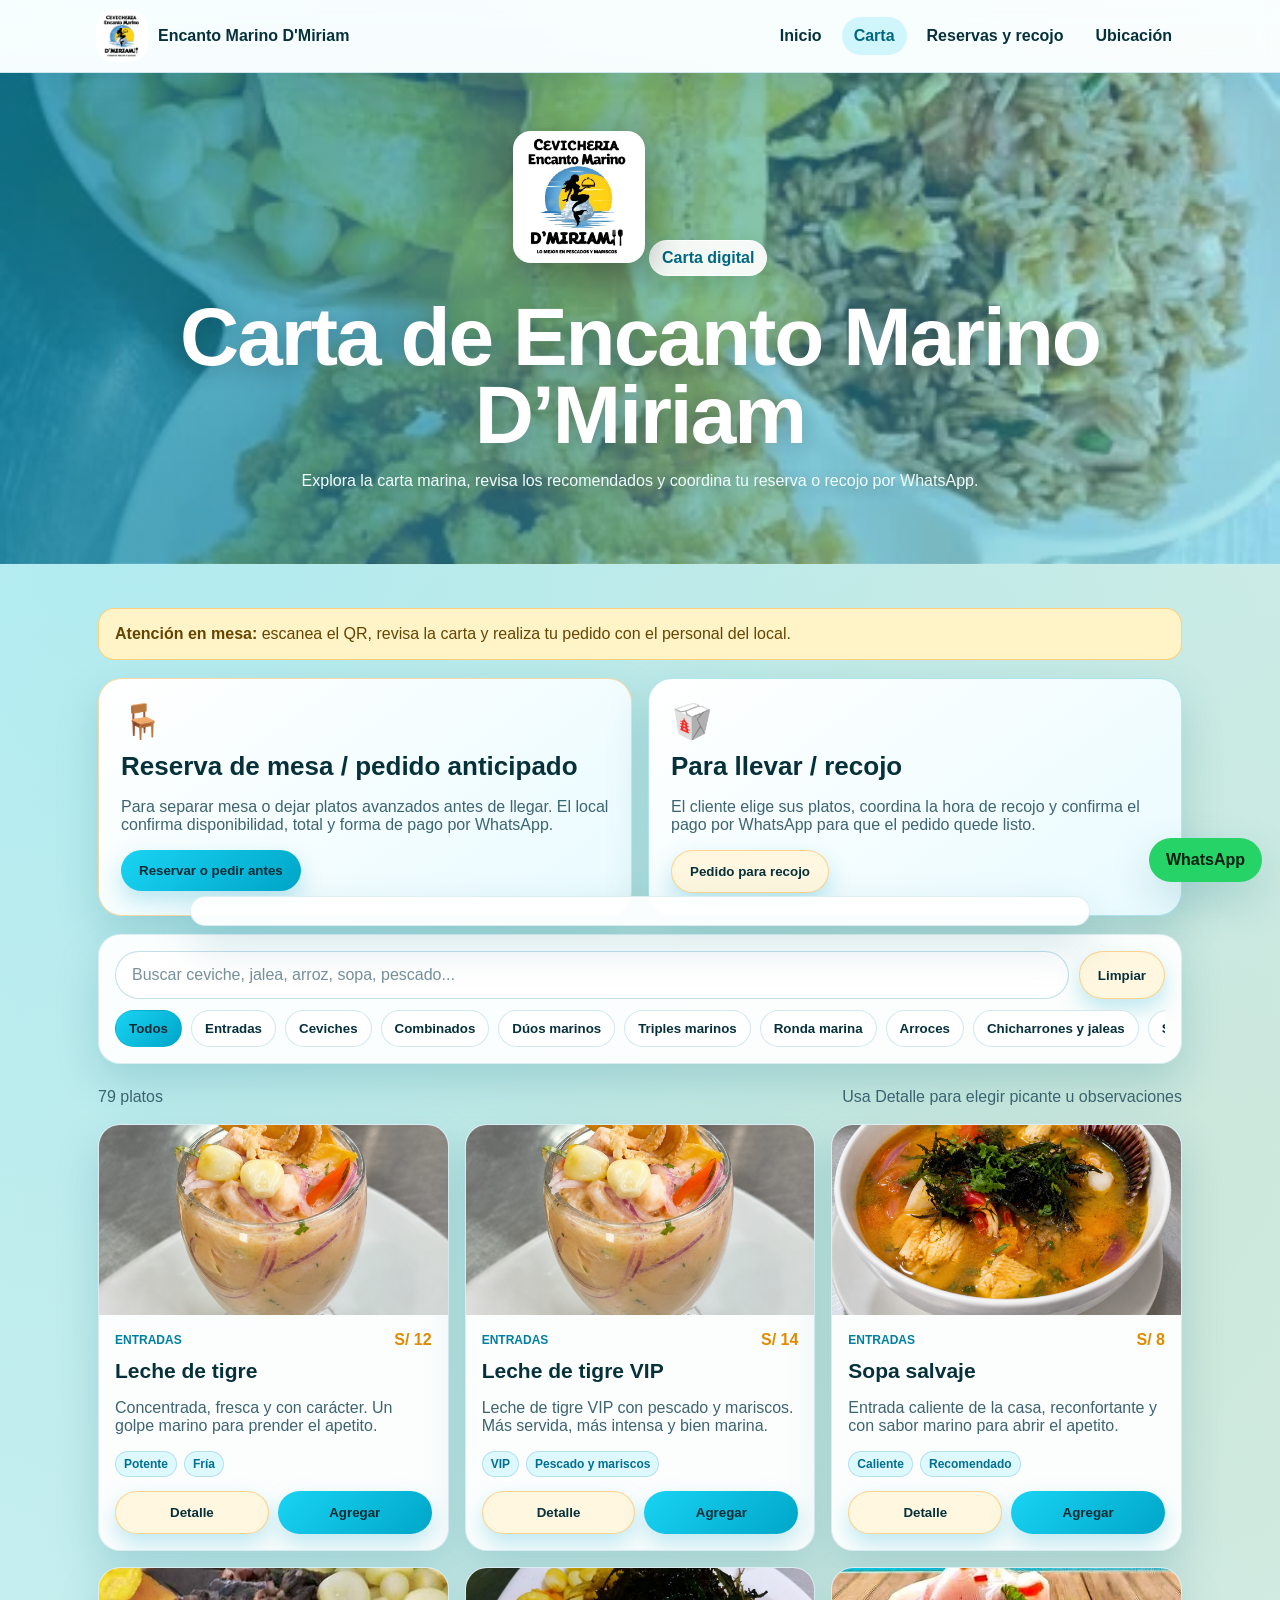
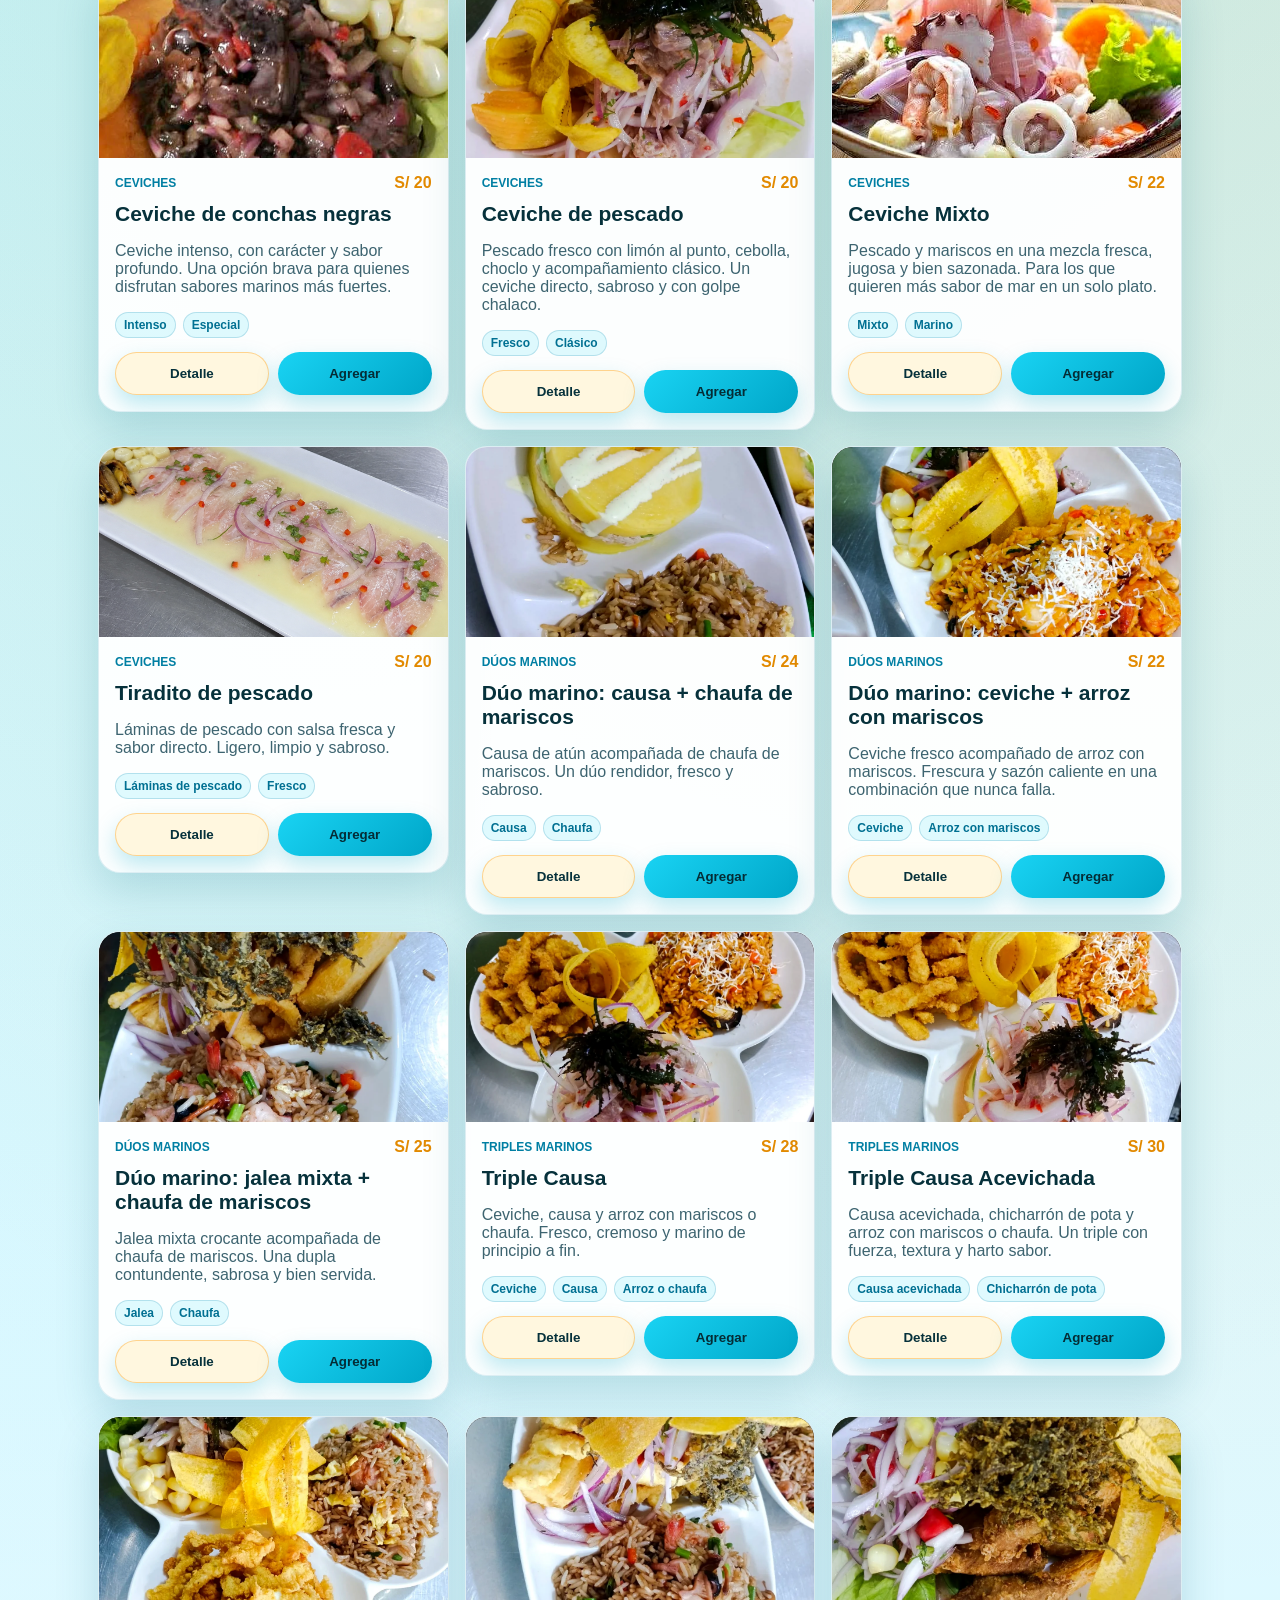
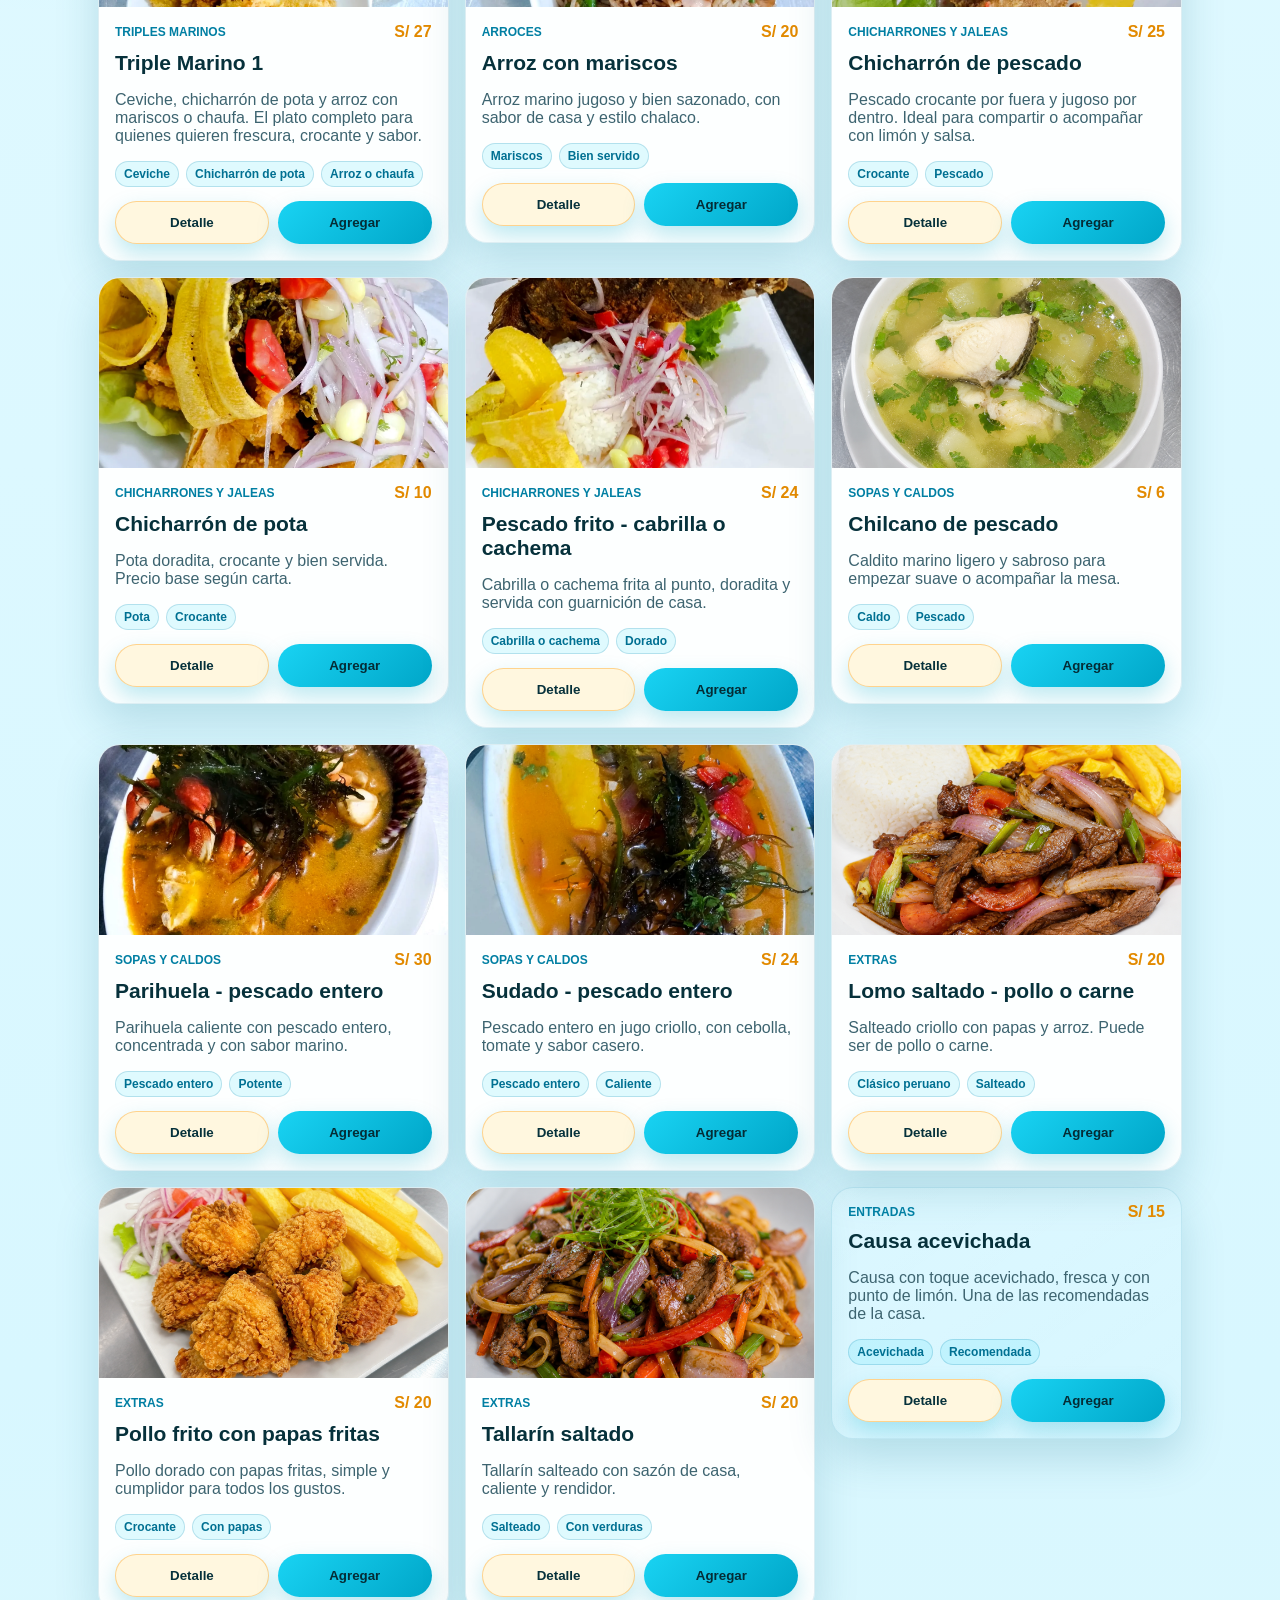
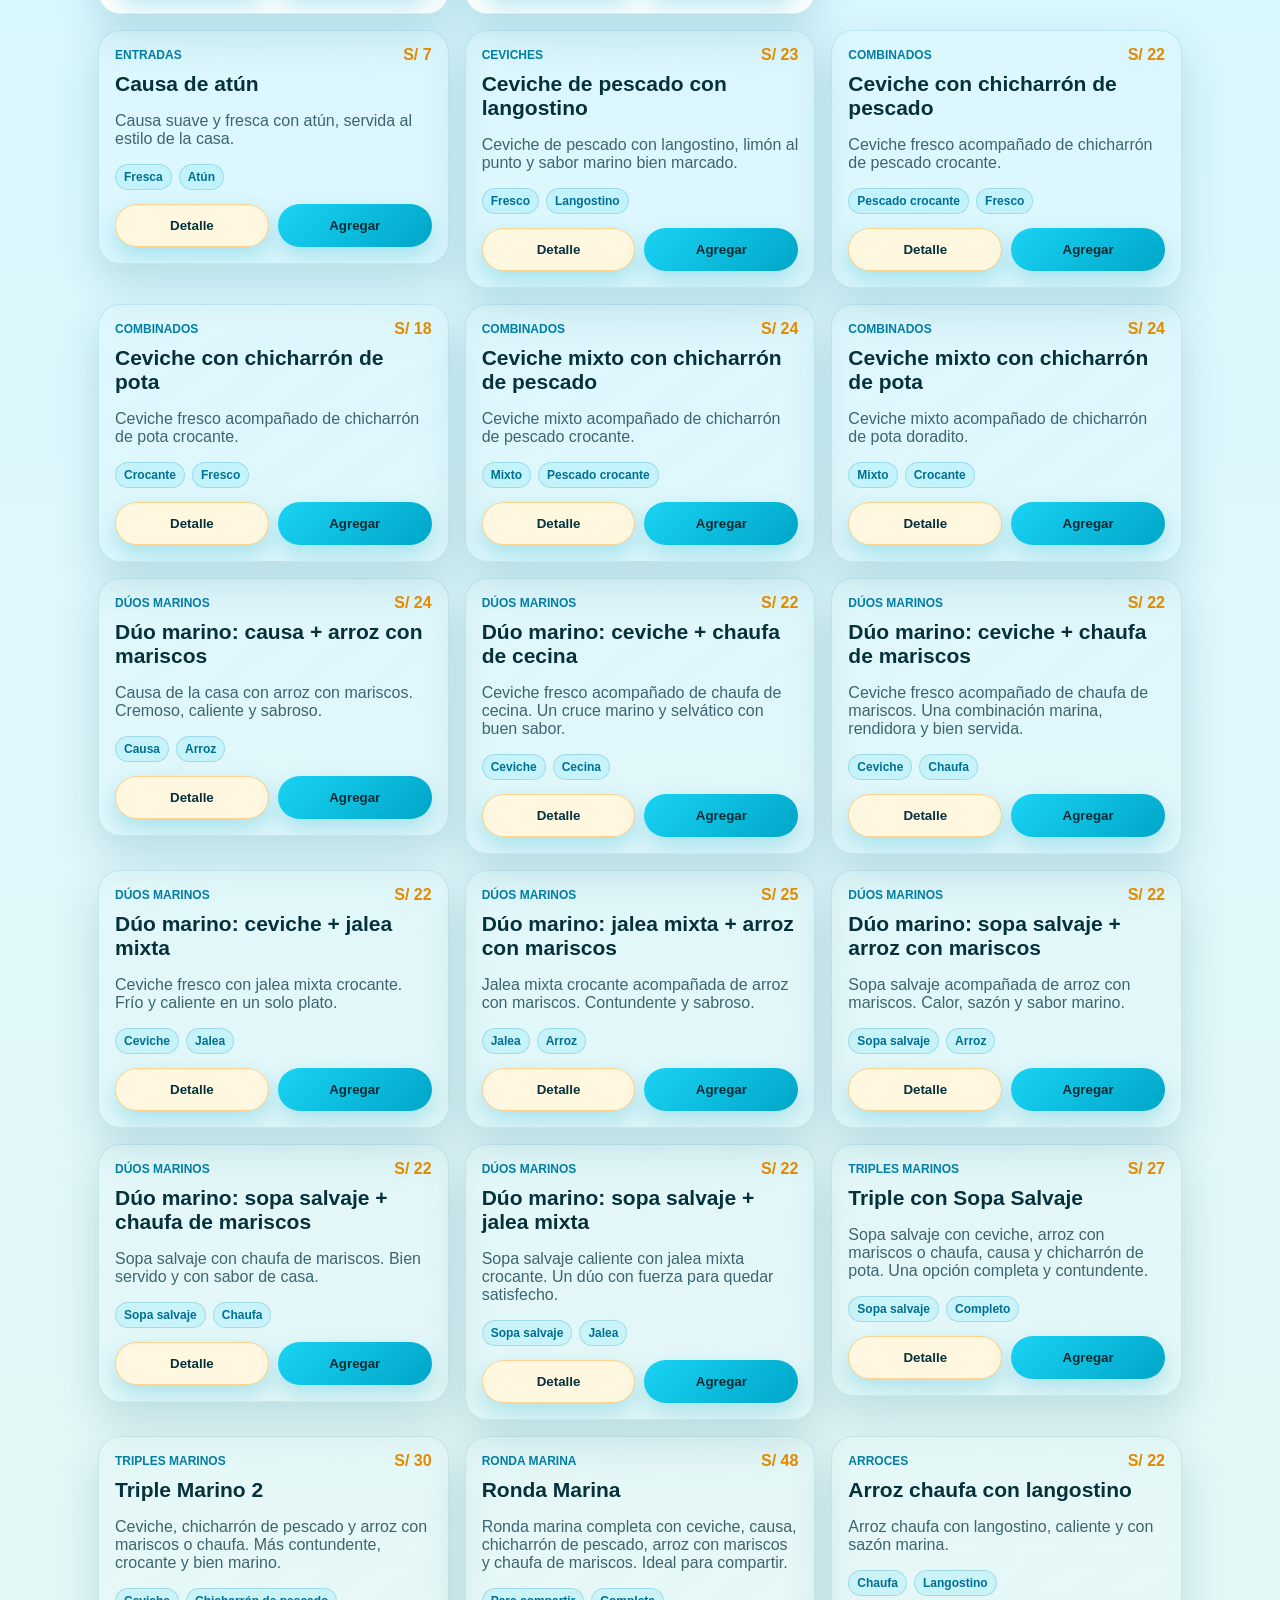
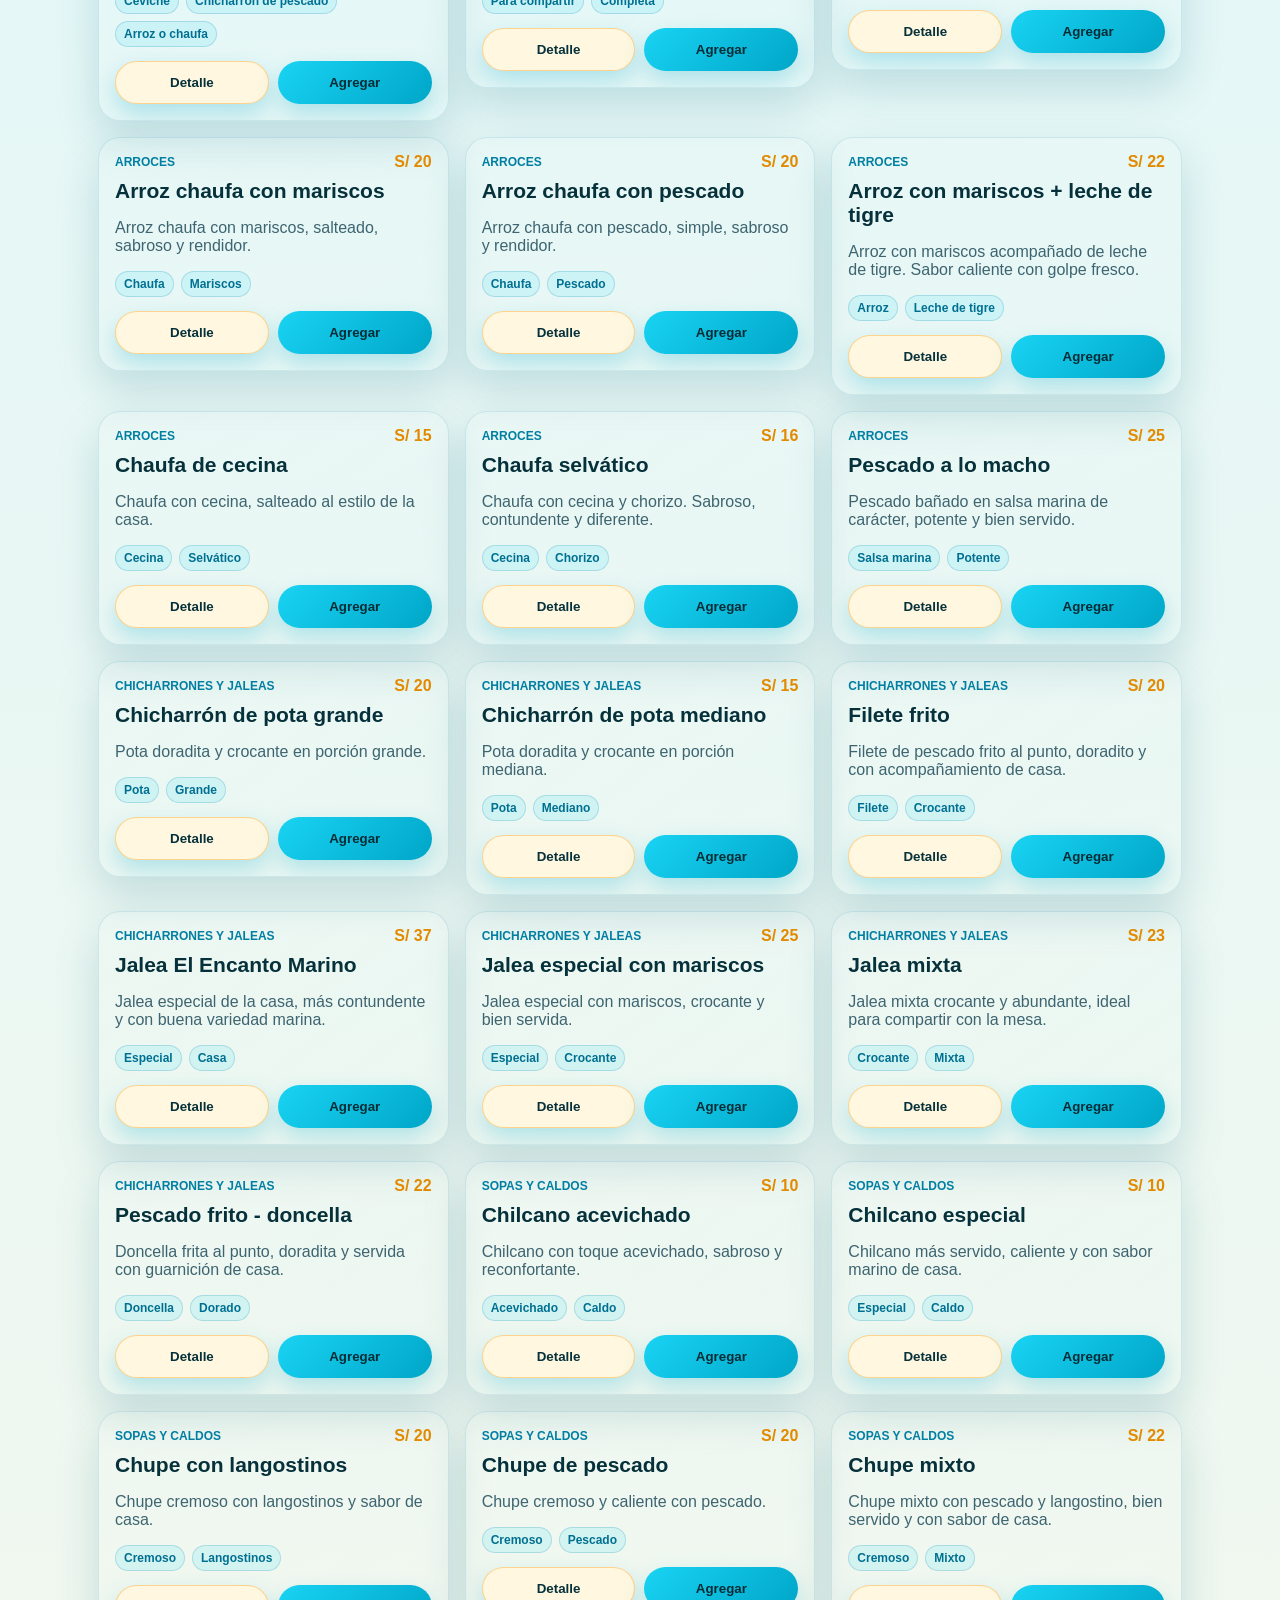
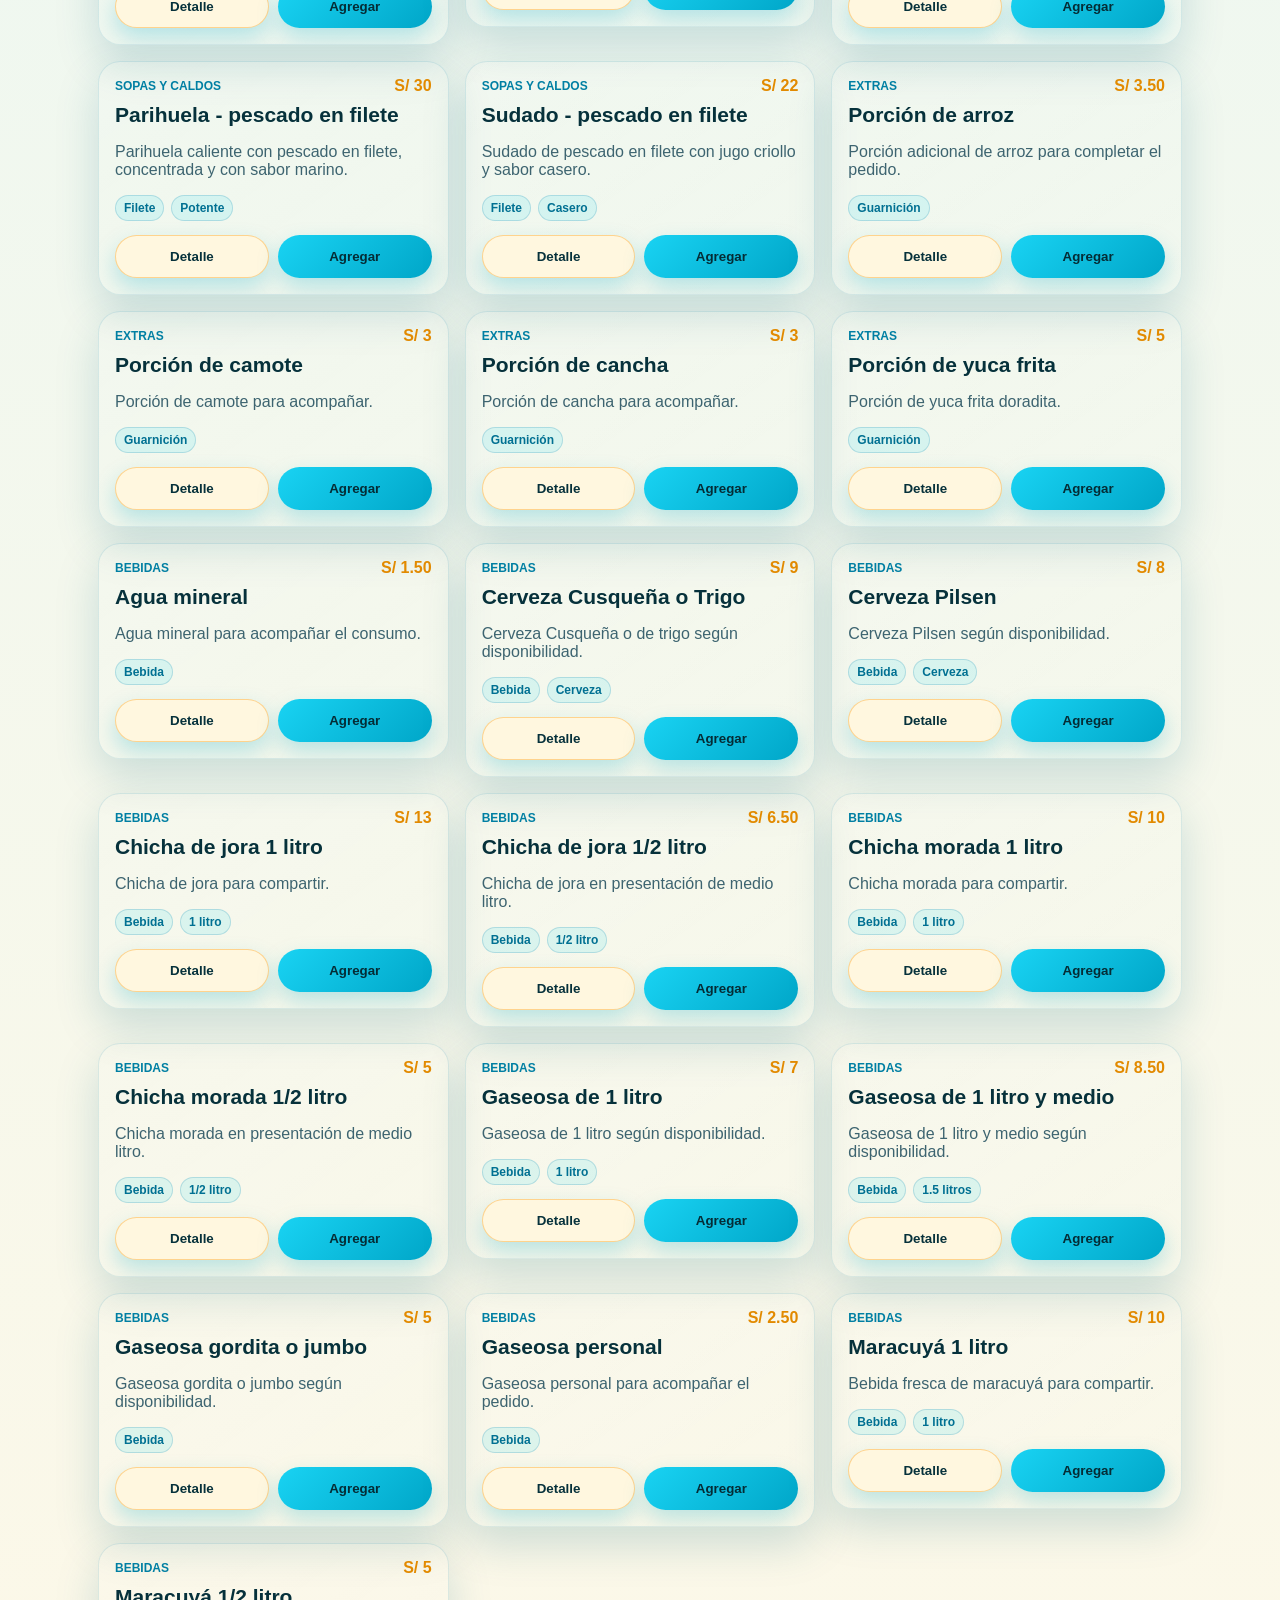
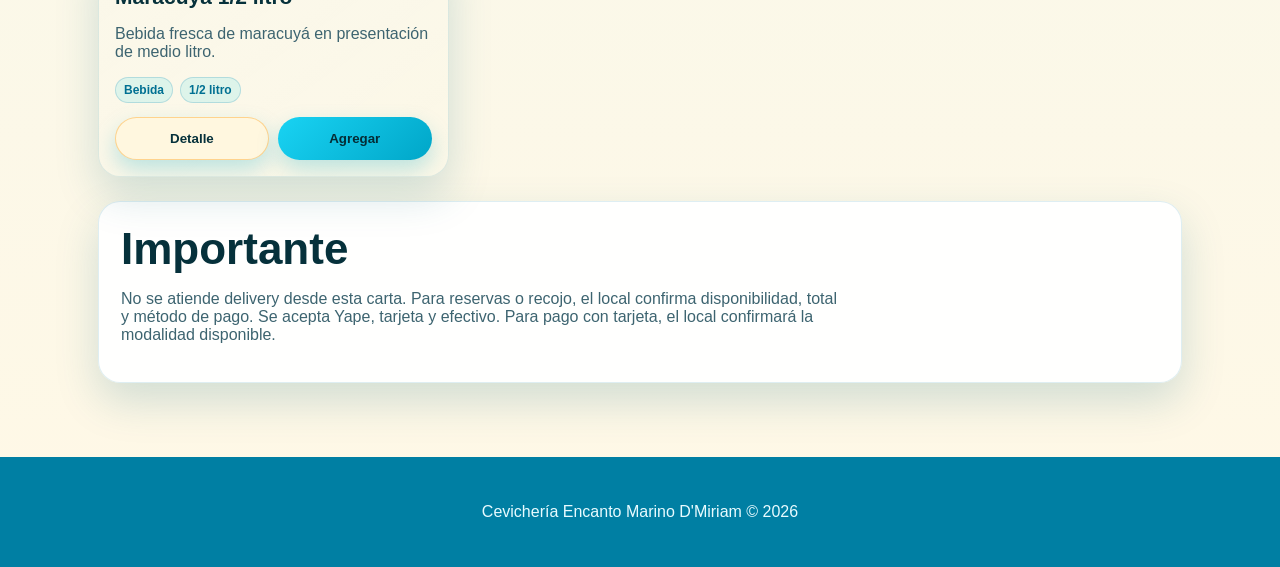
==== commit a100a90f: "Corregir boton agregar y total del carrito" ====
--- a/menu.html
+++ b/menu.html
@@ -184,6 +184,6 @@
 </div>
 
 <footer><p>Cevichería Encanto Marino D'Miriam © <span id="year"></span></p></footer>
-<script src="data/menu-data.js?v=21"></script><script src="script.js?v=21"></script>
+<script src="data/menu-data.js?v=22"></script><script src="script.js?v=22"></script>
 </body>
 </html>
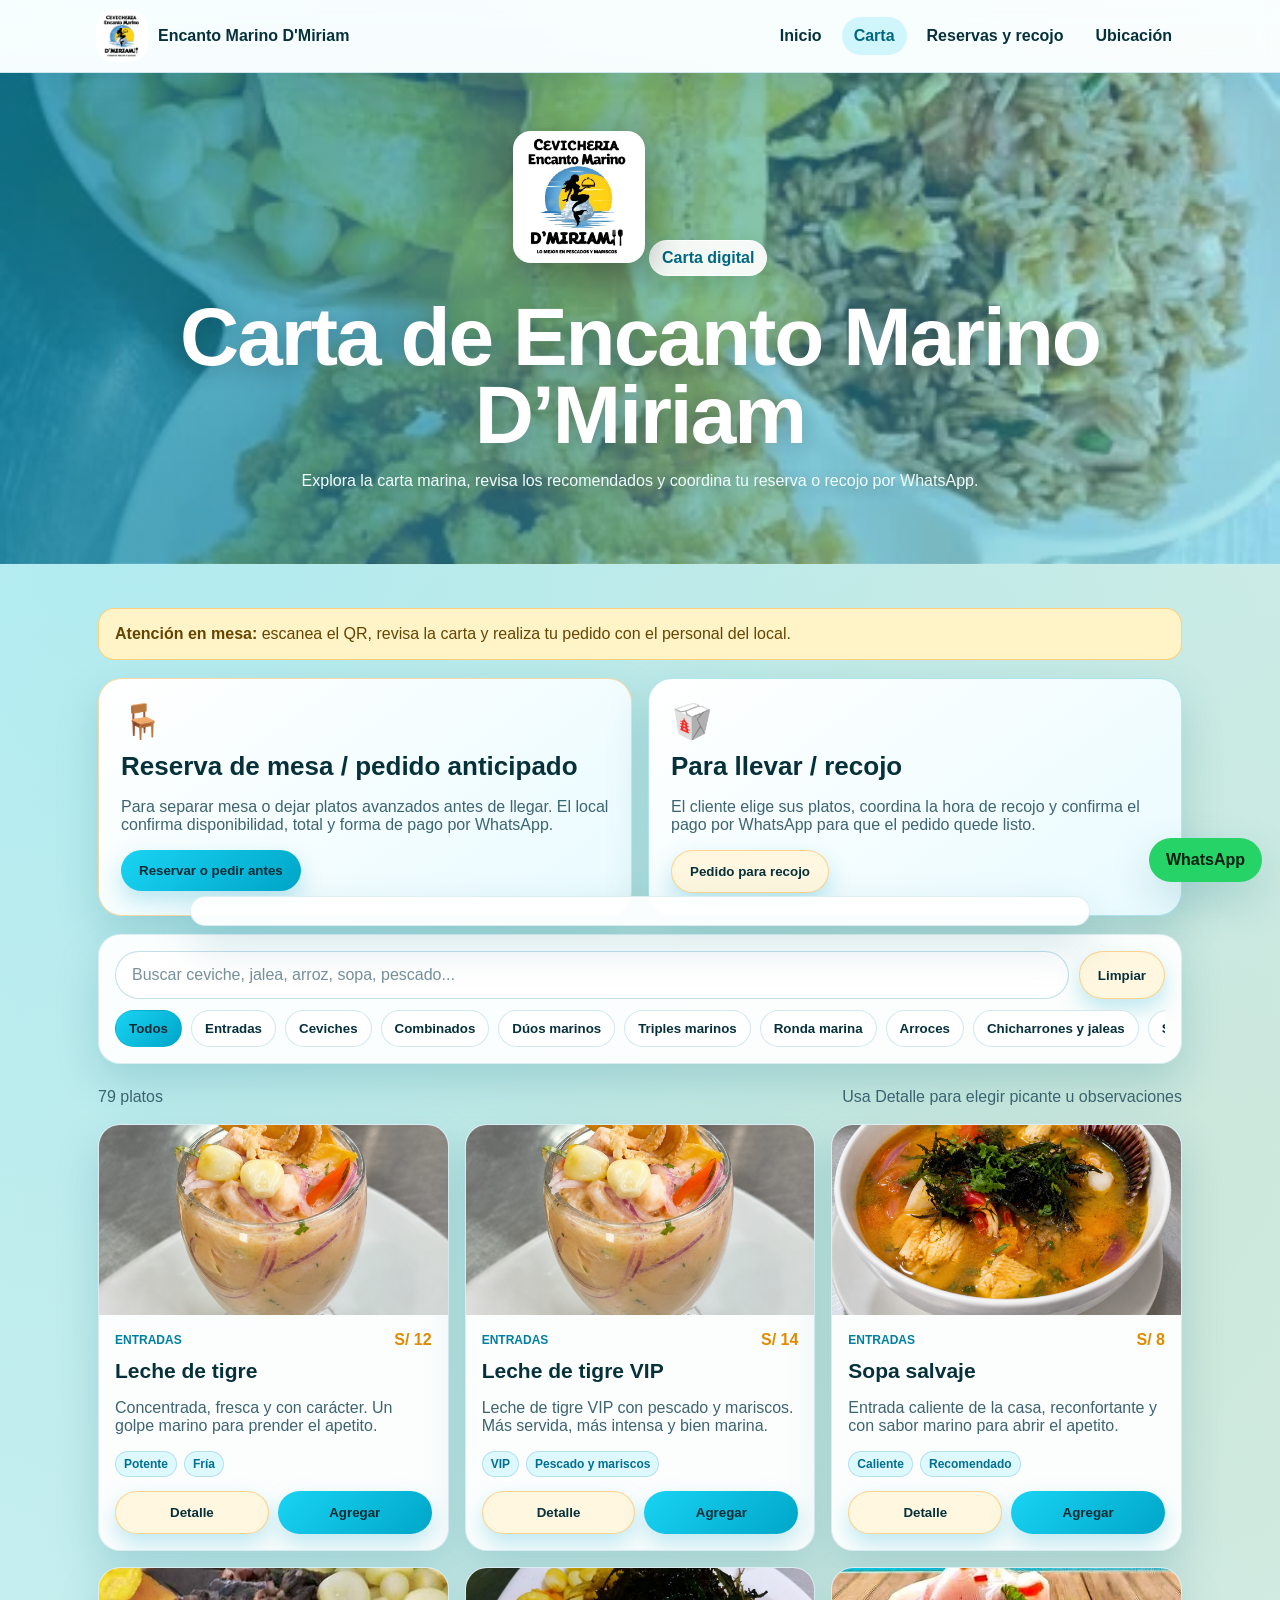
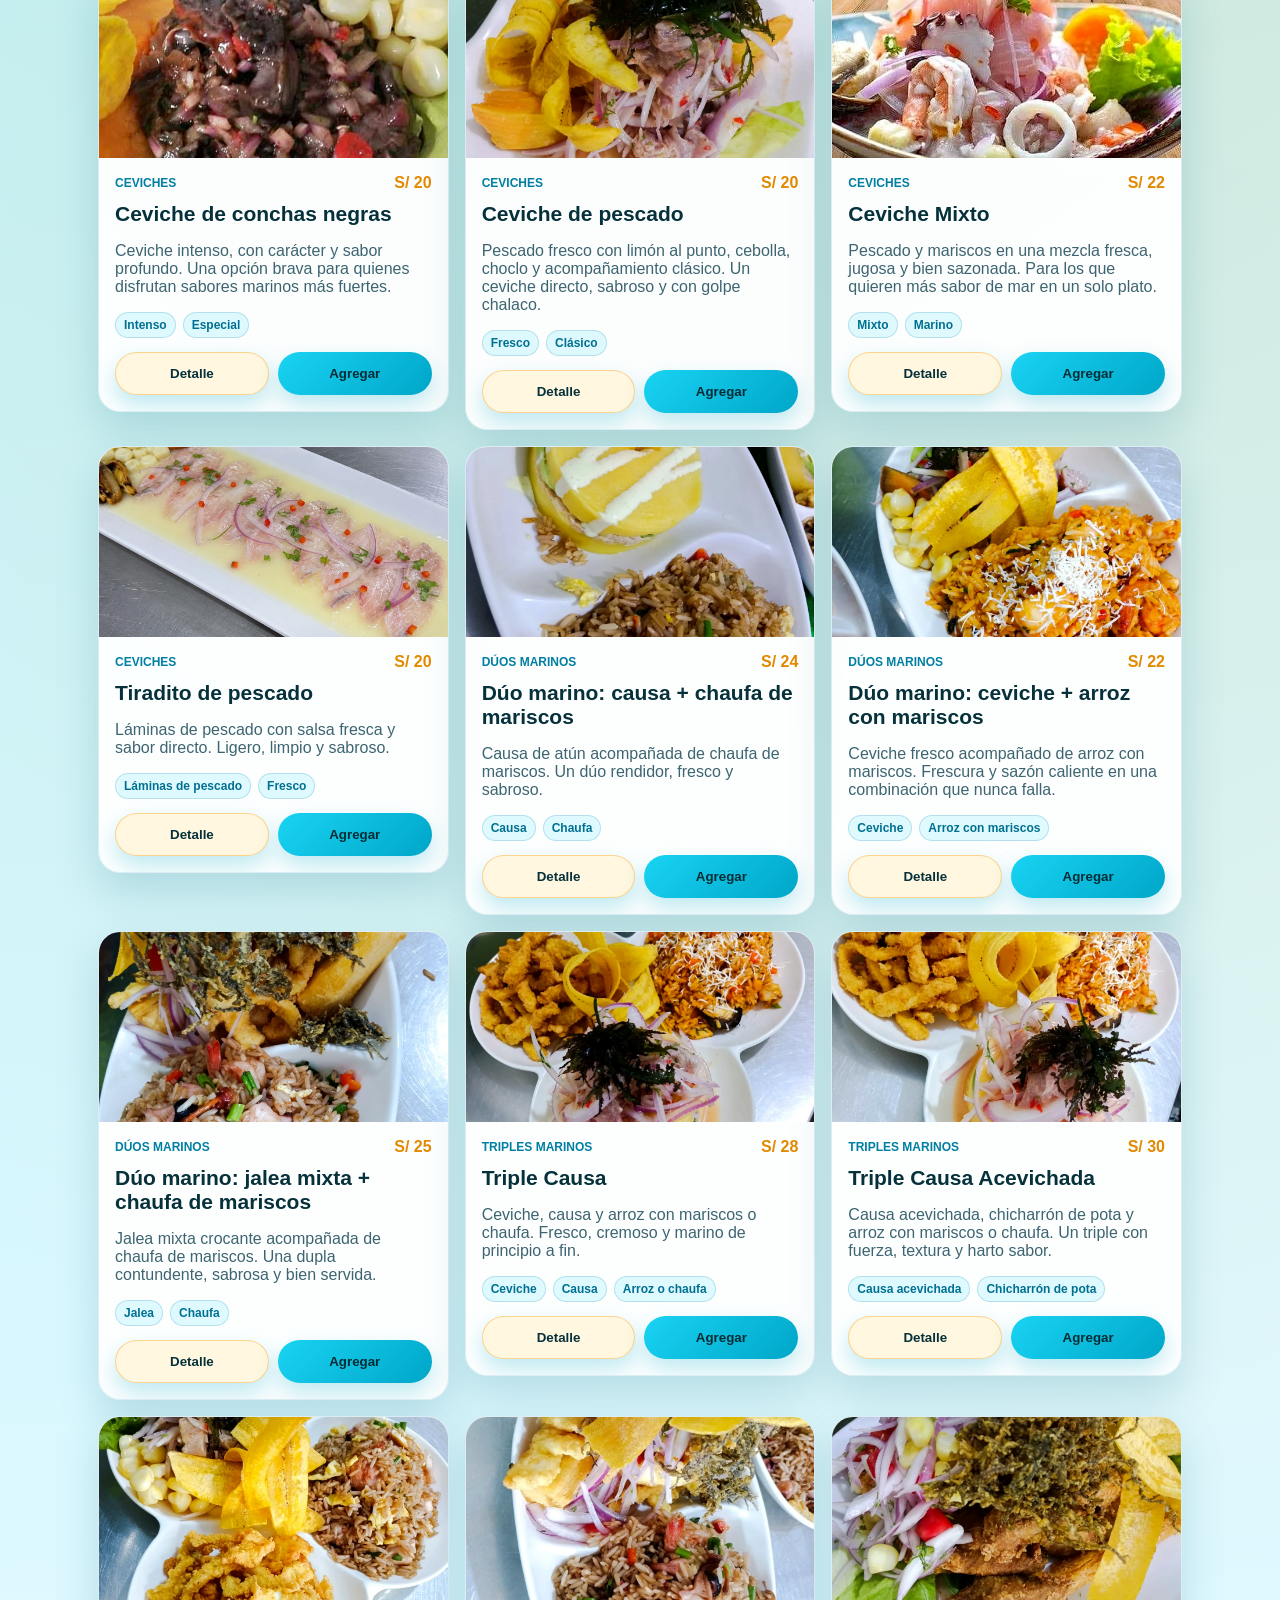
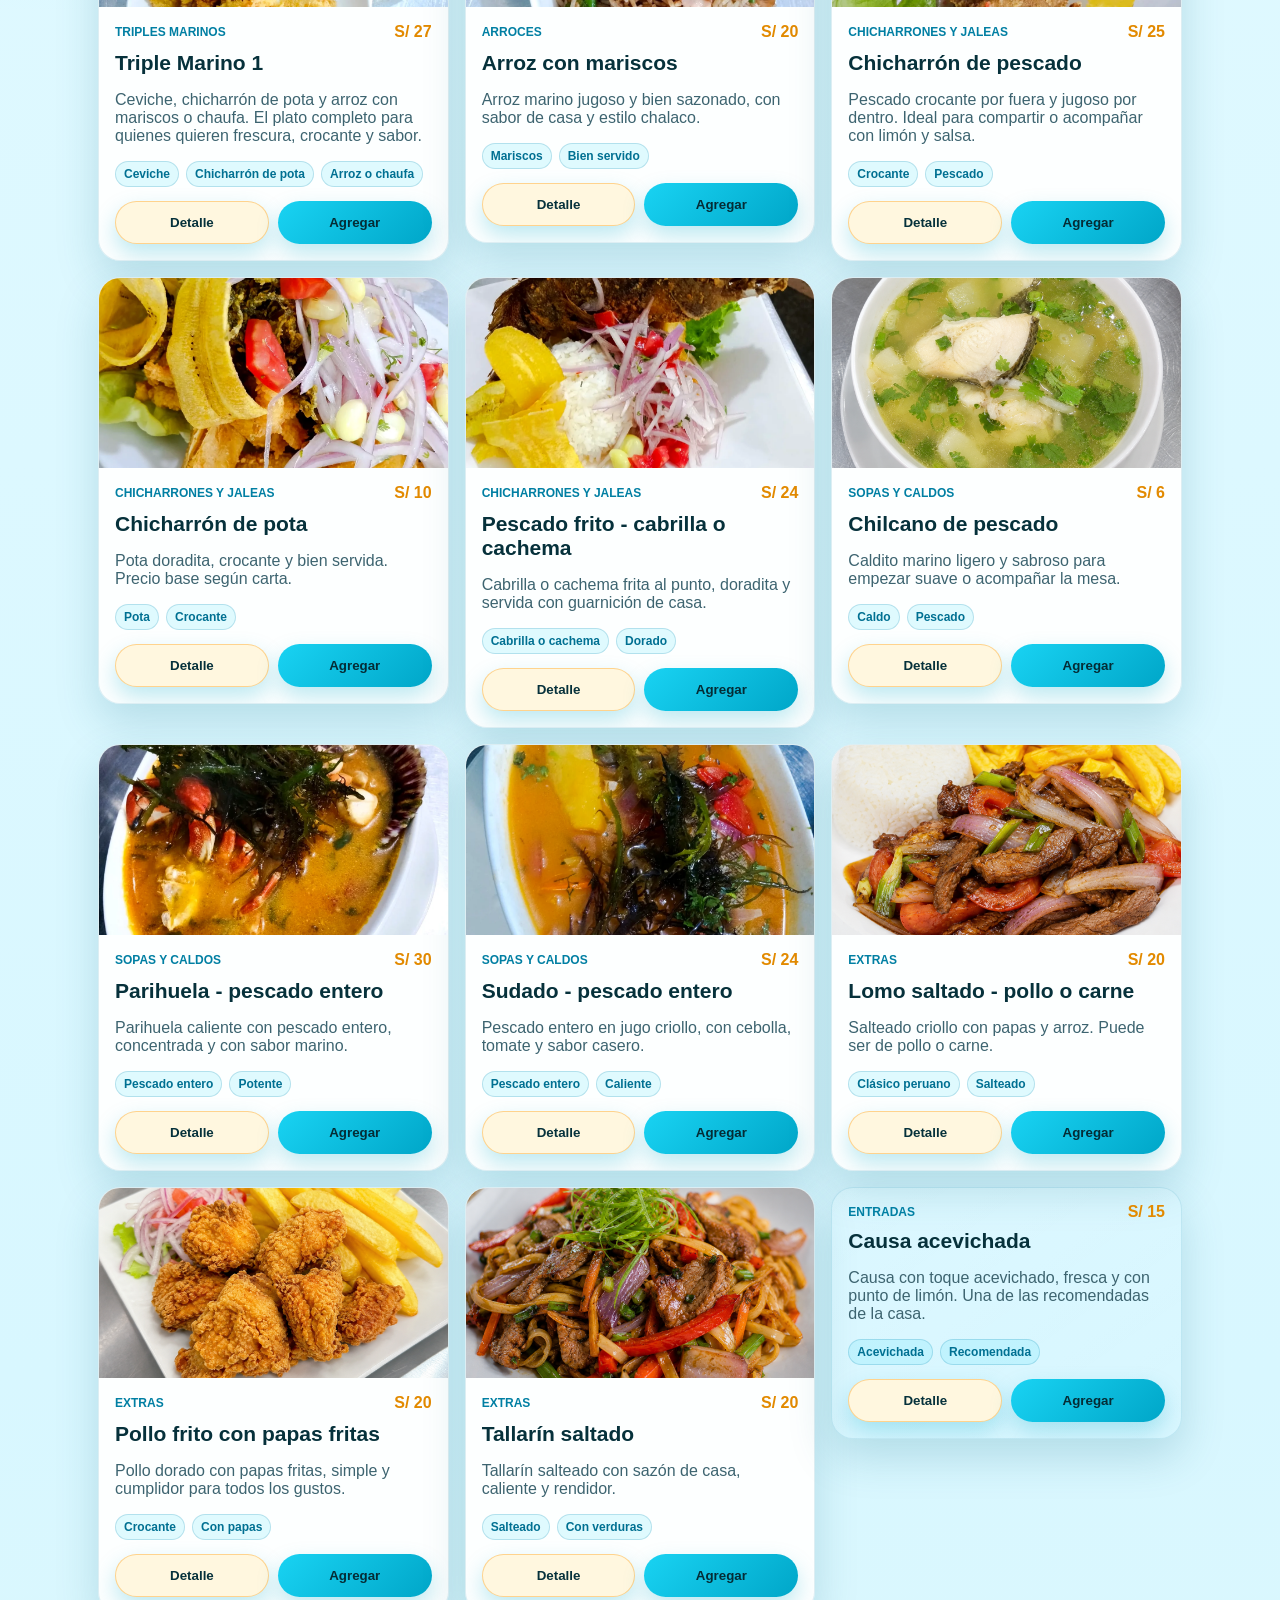
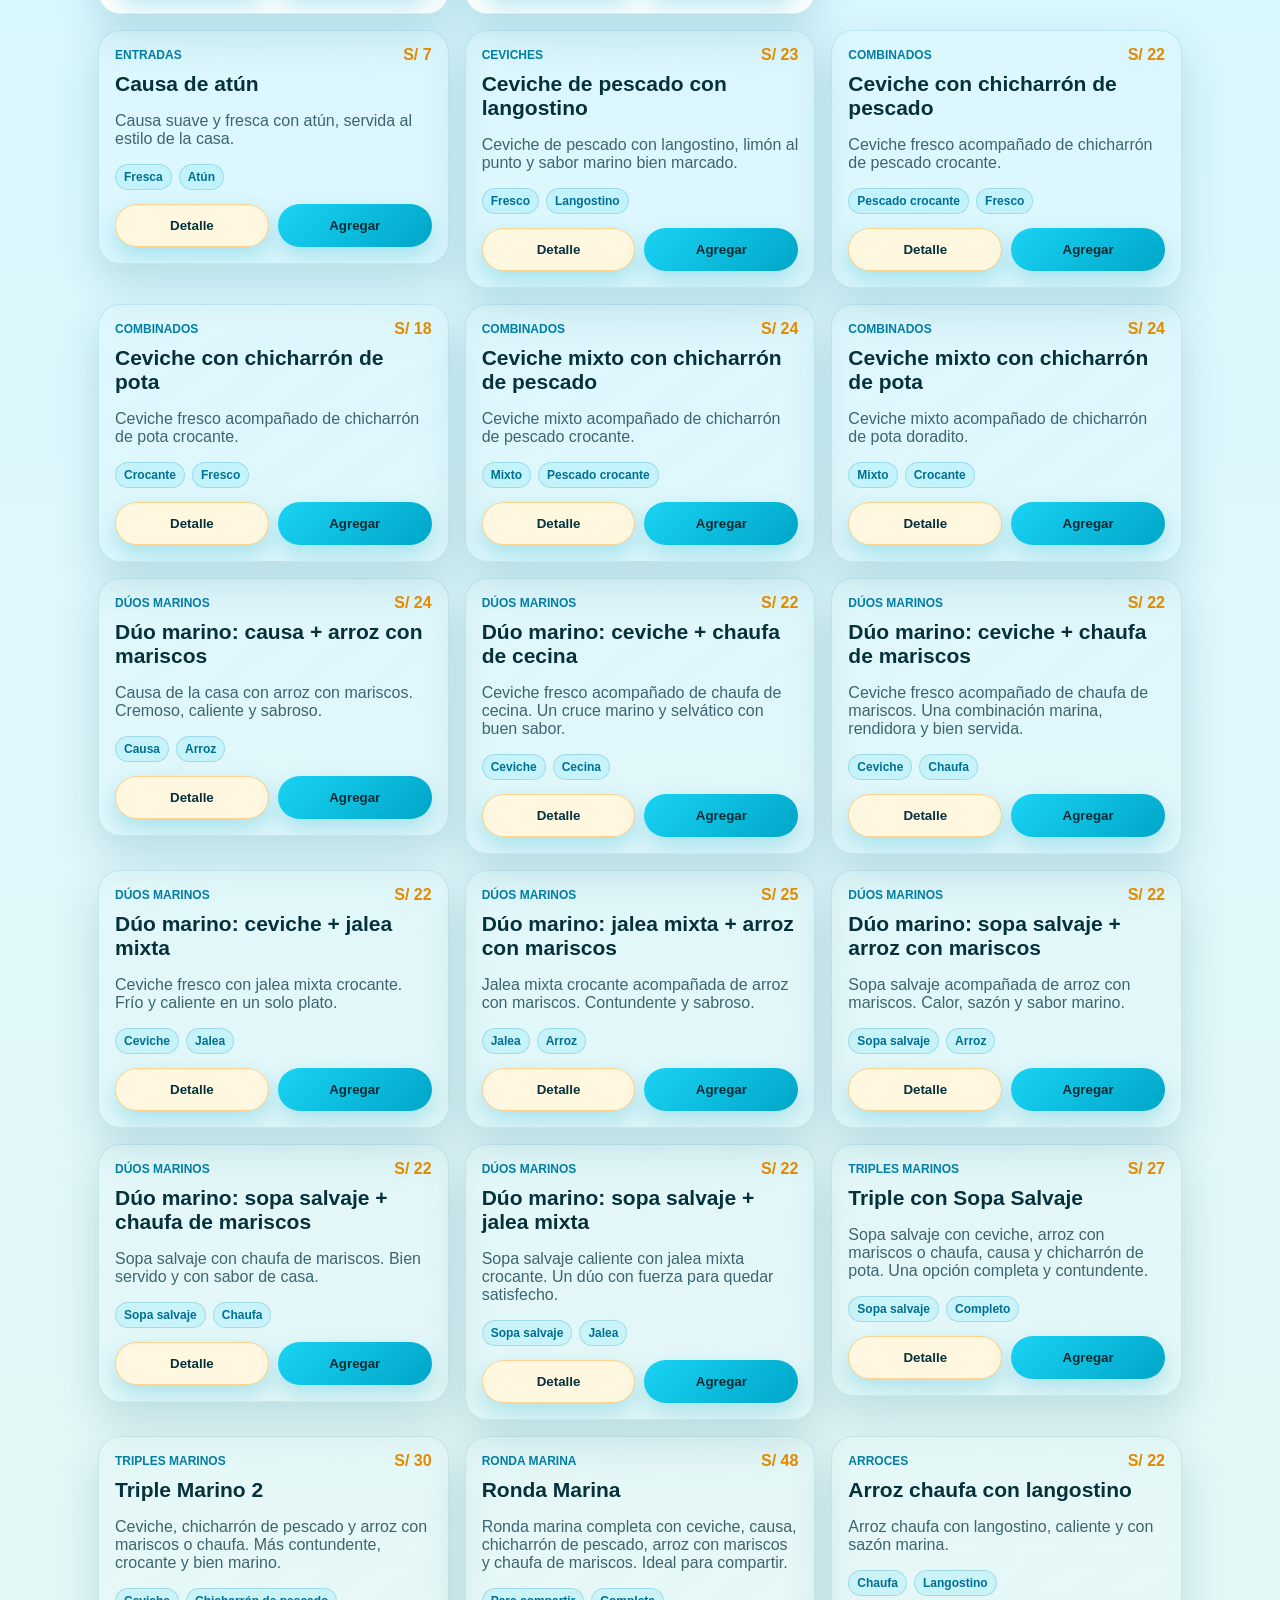
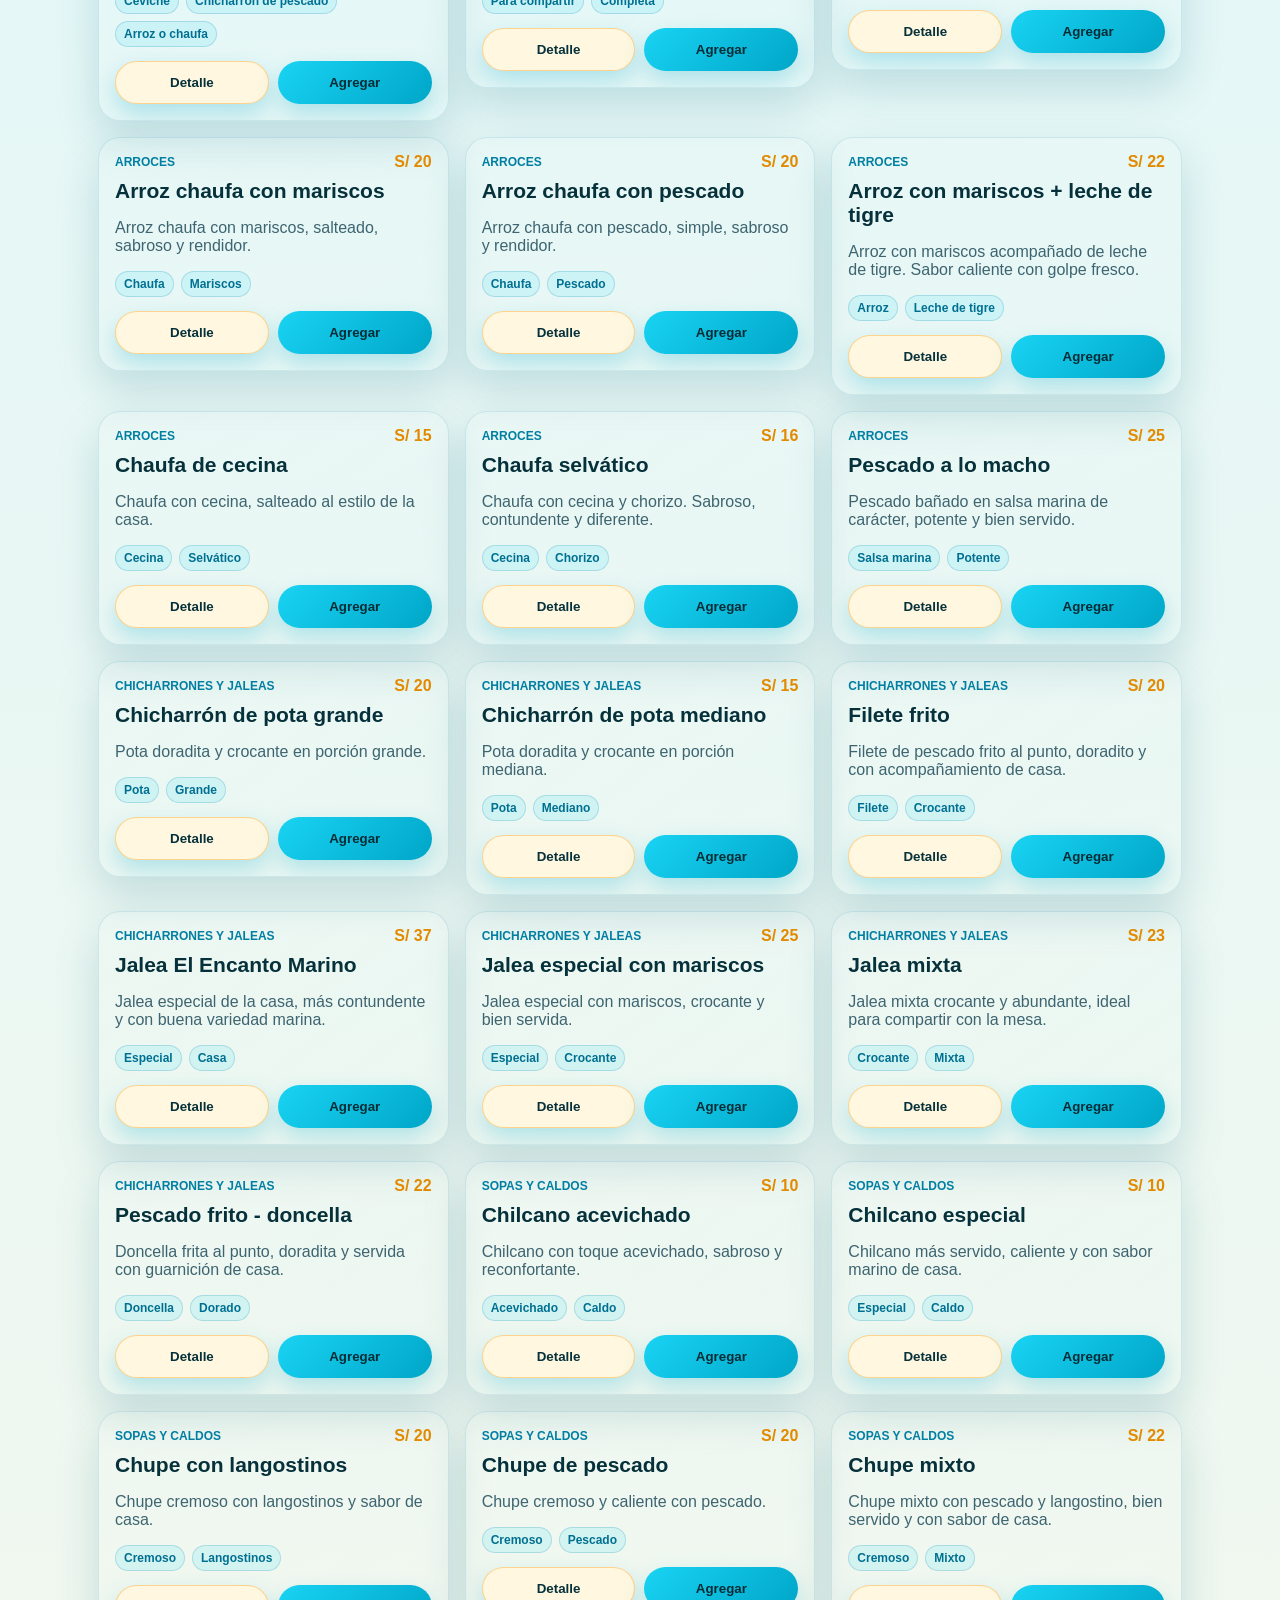
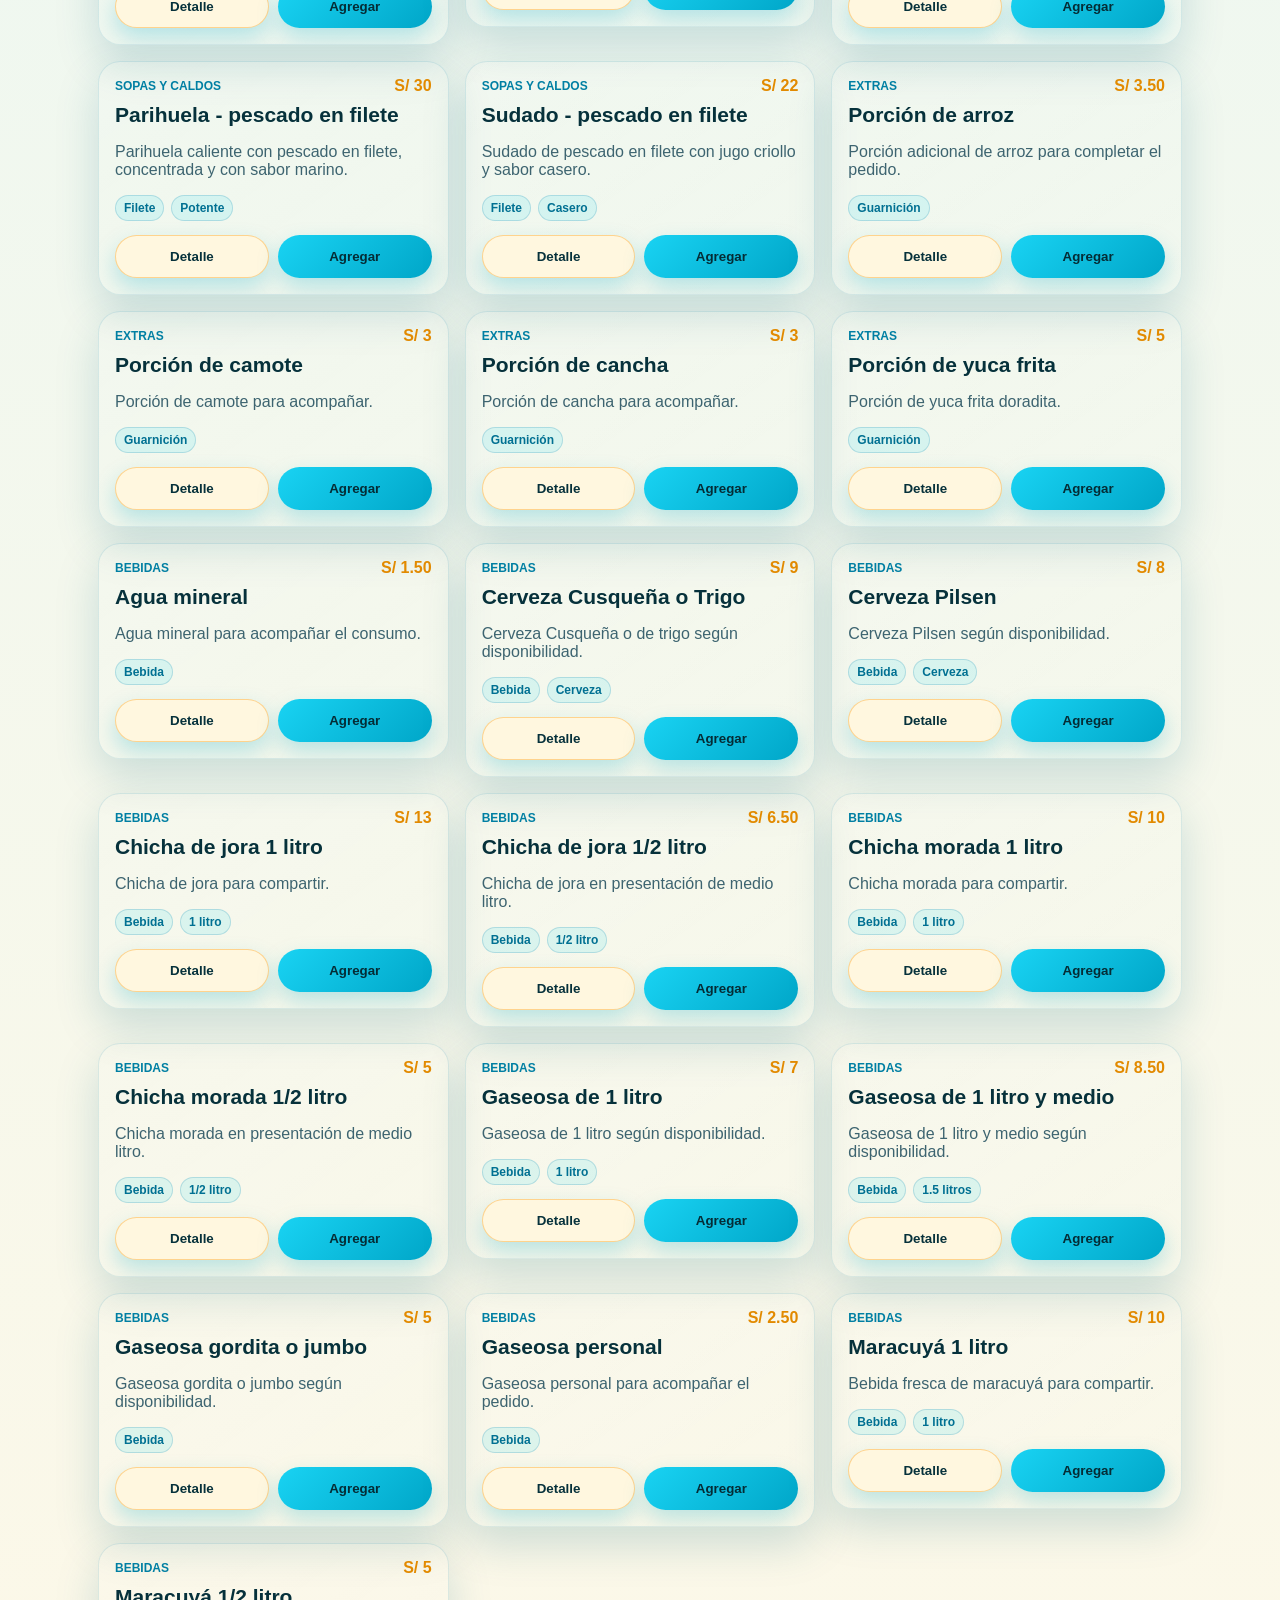
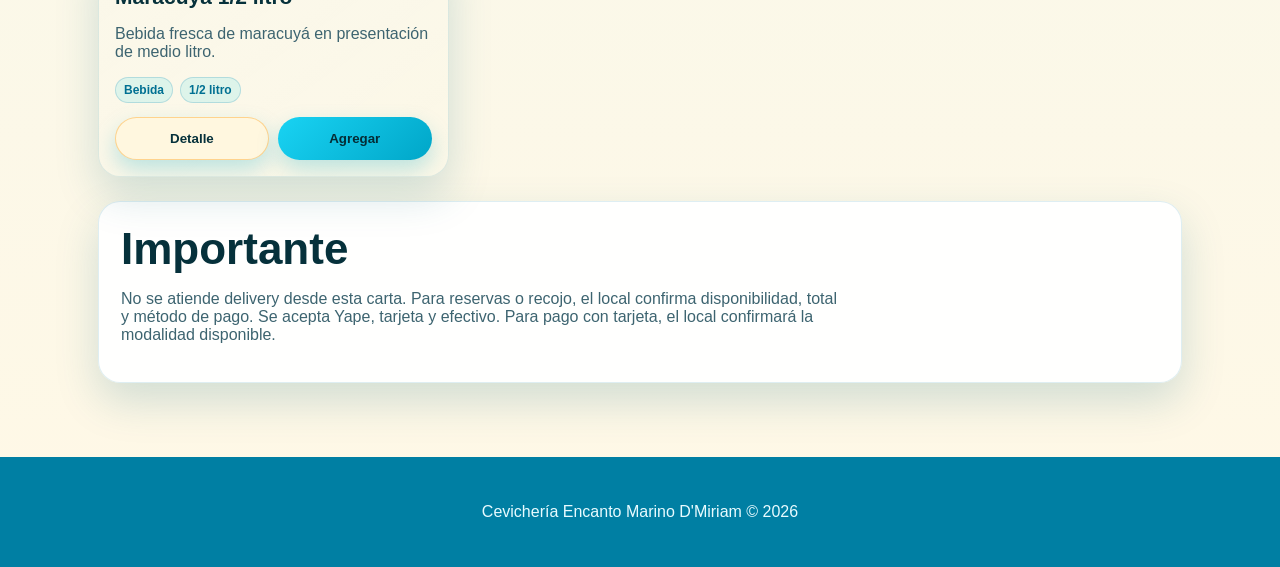
==== commit ce8f37cc: "Mejorar animacion de cangrejo al agregar pedido" ====
--- a/menu.html
+++ b/menu.html
@@ -184,6 +184,6 @@
 </div>
 
 <footer><p>Cevichería Encanto Marino D'Miriam © <span id="year"></span></p></footer>
-<script src="data/menu-data.js?v=22"></script><script src="script.js?v=22"></script>
+<script src="data/menu-data.js?v=23"></script><script src="script.js?v=23"></script>
 </body>
 </html>
--- a/styles.css
+++ b/styles.css
@@ -1101,3 +1101,118 @@
     font-size: 14px;
   }
 }
+
+
+/* V23 - Cangrejo más grande y bailando de izquierda a derecha */
+.fish-click-effect__fish {
+  font-size: 42px !important;
+  animation: crab-pop-big 1.25s cubic-bezier(.18,.9,.24,1) forwards !important;
+  filter: drop-shadow(0 12px 20px rgba(0,0,0,.35));
+}
+
+.fish-click-effect__bubble {
+  width: var(--bubble-size, 15px);
+  height: var(--bubble-size, 15px);
+}
+
+.swim-fish-effect.dancing-crab {
+  left: -120px !important;
+  right: auto !important;
+  top: 50%;
+  z-index: 3999;
+  pointer-events: none;
+  position: fixed;
+  font-size: 76px !important;
+  line-height: 1;
+  filter: drop-shadow(0 16px 24px rgba(0,0,0,.38));
+  animation: crab-dance-left-to-right 3.1s cubic-bezier(.19,.86,.25,1) forwards !important;
+  transform-origin: 50% 80%;
+}
+
+.swim-fish-effect.dancing-crab::before,
+.swim-fish-effect.dancing-crab::after {
+  content: "♪";
+  position: absolute;
+  color: #ffd36a;
+  font-size: 22px;
+  font-weight: 900;
+  text-shadow: 0 3px 8px rgba(0,0,0,.35);
+  animation: music-note-float 1.35s ease-out infinite;
+}
+
+.swim-fish-effect.dancing-crab::before {
+  left: -18px;
+  top: -16px;
+}
+
+.swim-fish-effect.dancing-crab::after {
+  content: "♫";
+  right: -16px;
+  top: -6px;
+  animation-delay: .28s;
+}
+
+.crab-trail-bubble {
+  position: absolute;
+  left: -6px;
+  top: 44px;
+  width: 12px;
+  height: 12px;
+  border-radius: 999px;
+  background: radial-gradient(circle at 35% 35%, rgba(255,255,255,.95), rgba(91,220,255,.45));
+  opacity: 0;
+  animation: crab-bubble-trail 1.2s ease-out infinite;
+  animation-delay: calc(var(--i) * .13s);
+}
+
+@keyframes crab-pop-big {
+  0% { transform: translate(-50%,-50%) scale(.25) rotate(-18deg); opacity: 0; }
+  18% { opacity: 1; }
+  32% { transform: translate(-50%, calc(-50% - 18px)) scale(1.22) rotate(14deg); }
+  52% { transform: translate(-50%, calc(-50% - 36px)) scale(1.05) rotate(-12deg); }
+  76% { transform: translate(-50%, calc(-50% - 48px)) scale(1.16) rotate(10deg); opacity: .96; }
+  100% { transform: translate(-50%, calc(-50% - 70px)) scale(.85) rotate(-8deg); opacity: 0; }
+}
+
+@keyframes crab-dance-left-to-right {
+  0%   { transform: translateX(0) translateY(0) rotate(-10deg) scale(.75); opacity: 0; }
+  8%   { opacity: 1; transform: translateX(8vw) translateY(-8px) rotate(12deg) scale(1); }
+  16%  { transform: translateX(16vw) translateY(8px) rotate(-14deg) scale(1.08); }
+  24%  { transform: translateX(24vw) translateY(-10px) rotate(14deg) scale(1.02); }
+  32%  { transform: translateX(32vw) translateY(8px) rotate(-12deg) scale(1.10); }
+  40%  { transform: translateX(40vw) translateY(-12px) rotate(16deg) scale(1.04); }
+  50%  { transform: translateX(50vw) translateY(10px) rotate(-15deg) scale(1.12); }
+  60%  { transform: translateX(60vw) translateY(-10px) rotate(14deg) scale(1.04); }
+  70%  { transform: translateX(70vw) translateY(8px) rotate(-13deg) scale(1.10); }
+  82%  { transform: translateX(82vw) translateY(-8px) rotate(12deg) scale(1.02); opacity: 1; }
+  100% { transform: translateX(calc(100vw + 160px)) translateY(0) rotate(10deg) scale(.9); opacity: 0; }
+}
+
+@keyframes crab-bubble-trail {
+  0% { opacity: 0; transform: translate(-10px, var(--bubble-y, 0px)) scale(.35); }
+  18% { opacity: .9; }
+  100% { opacity: 0; transform: translate(-78px, calc(var(--bubble-y, 0px) - 42px)) scale(1.1); }
+}
+
+@keyframes music-note-float {
+  0% { opacity: 0; transform: translateY(8px) rotate(-12deg) scale(.7); }
+  25% { opacity: 1; }
+  100% { opacity: 0; transform: translateY(-38px) rotate(14deg) scale(1.15); }
+}
+
+@media (max-width: 620px) {
+  .fish-click-effect__fish {
+    font-size: 36px !important;
+  }
+
+  .swim-fish-effect.dancing-crab {
+    font-size: 58px !important;
+    left: -90px !important;
+    animation-duration: 2.9s !important;
+  }
+
+  .swim-fish-effect.dancing-crab::before,
+  .swim-fish-effect.dancing-crab::after {
+    font-size: 18px;
+  }
+}
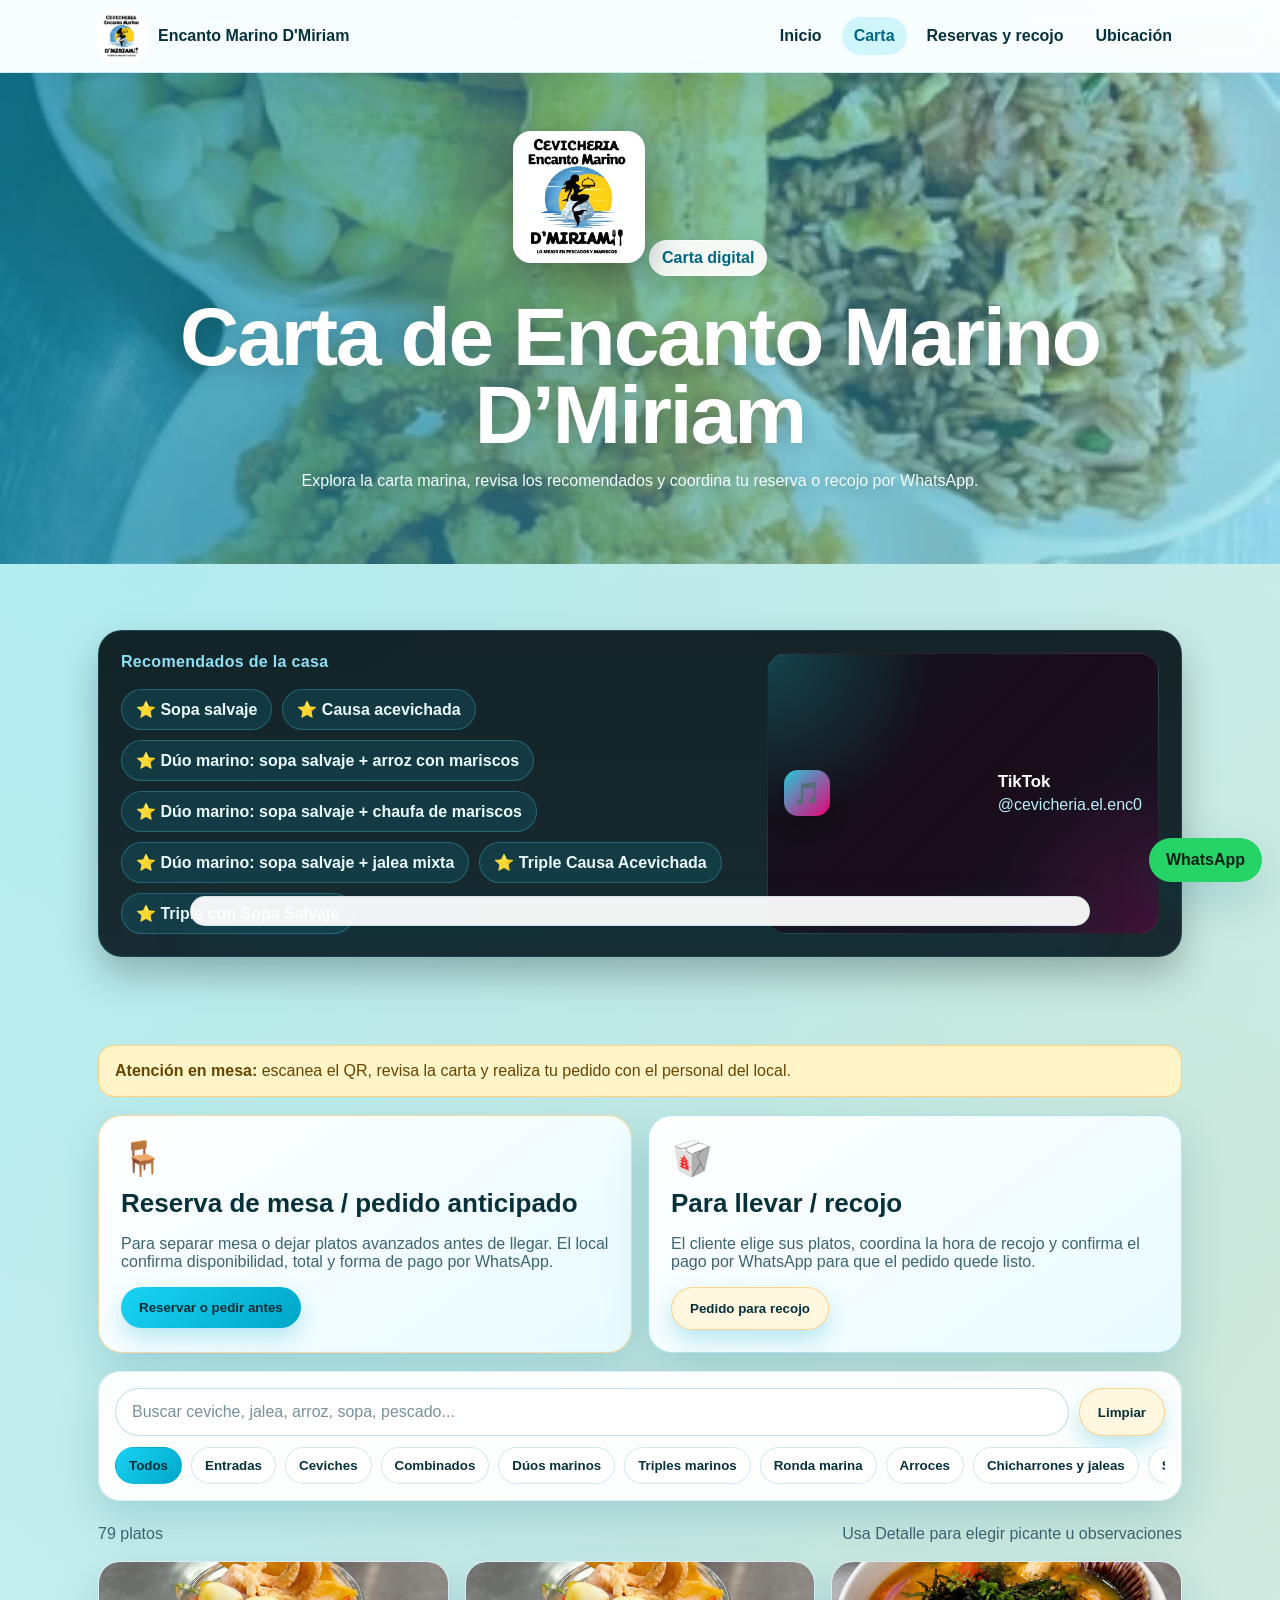
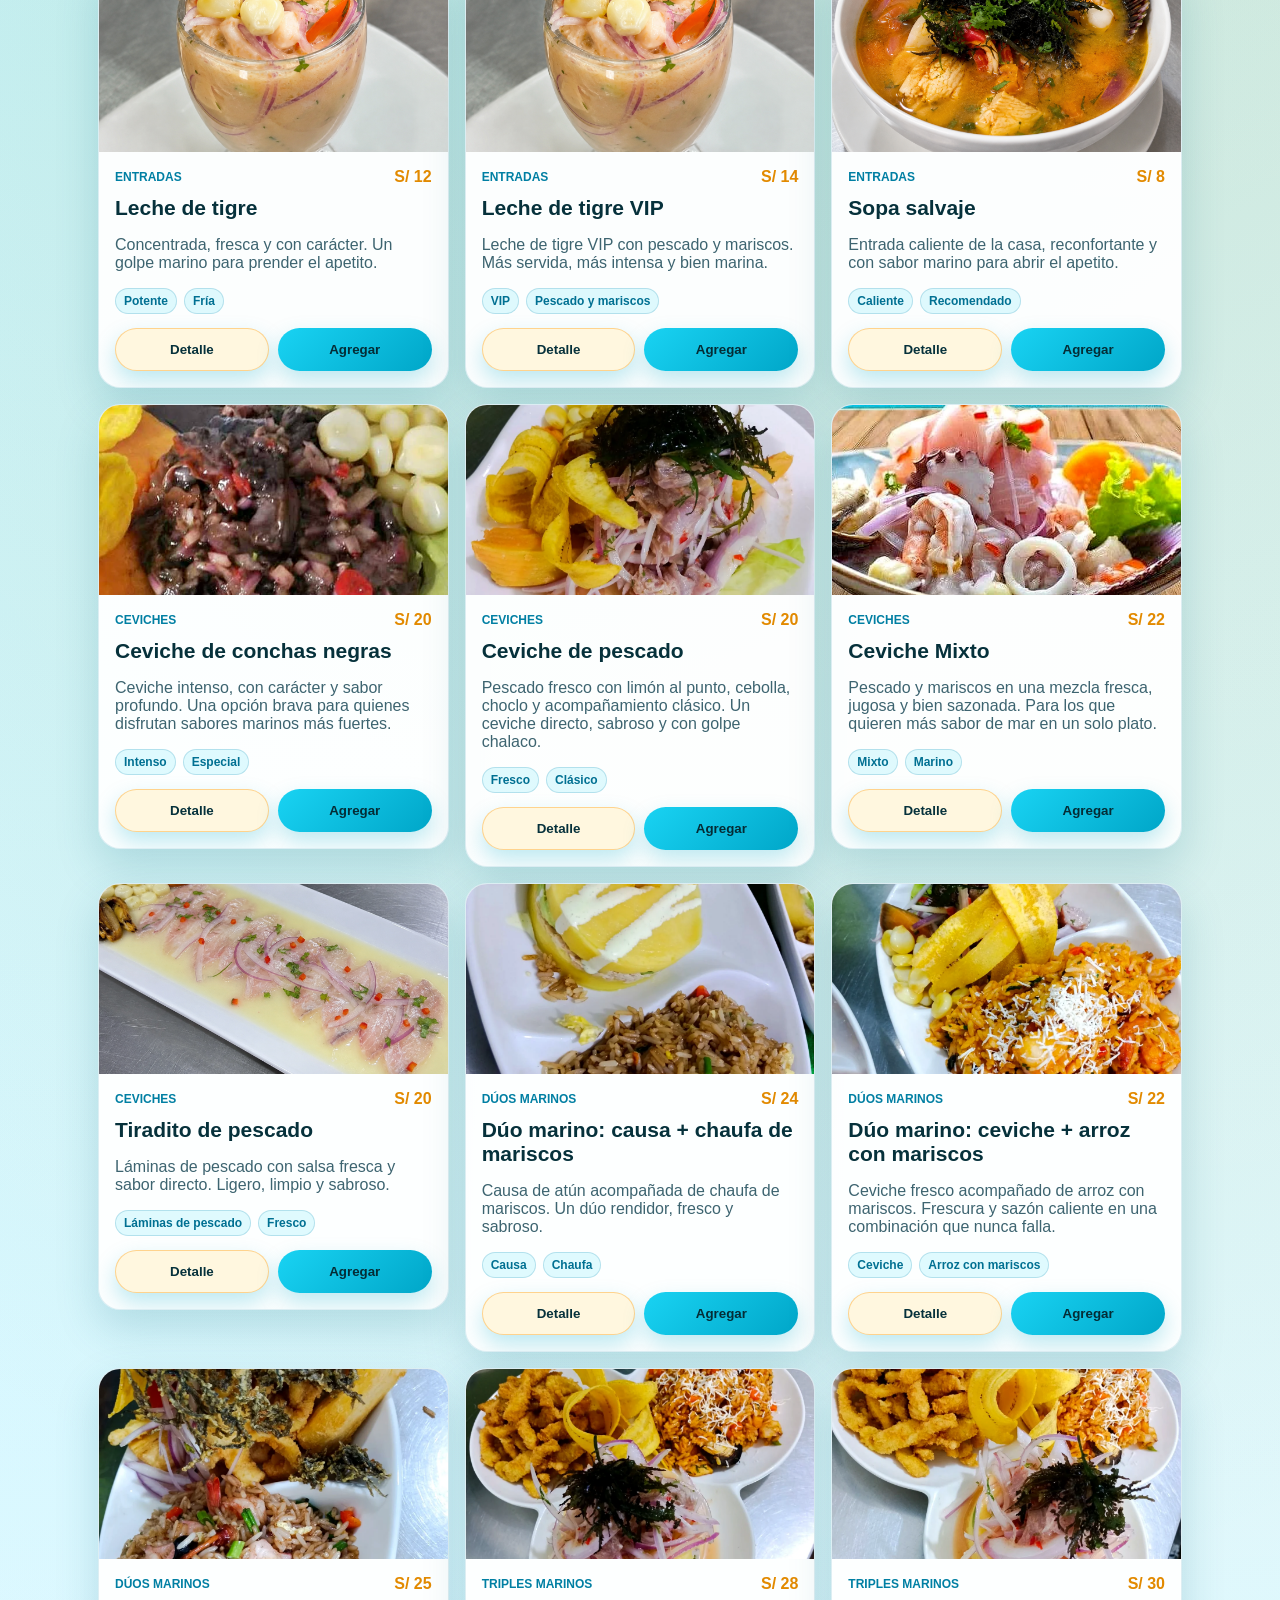
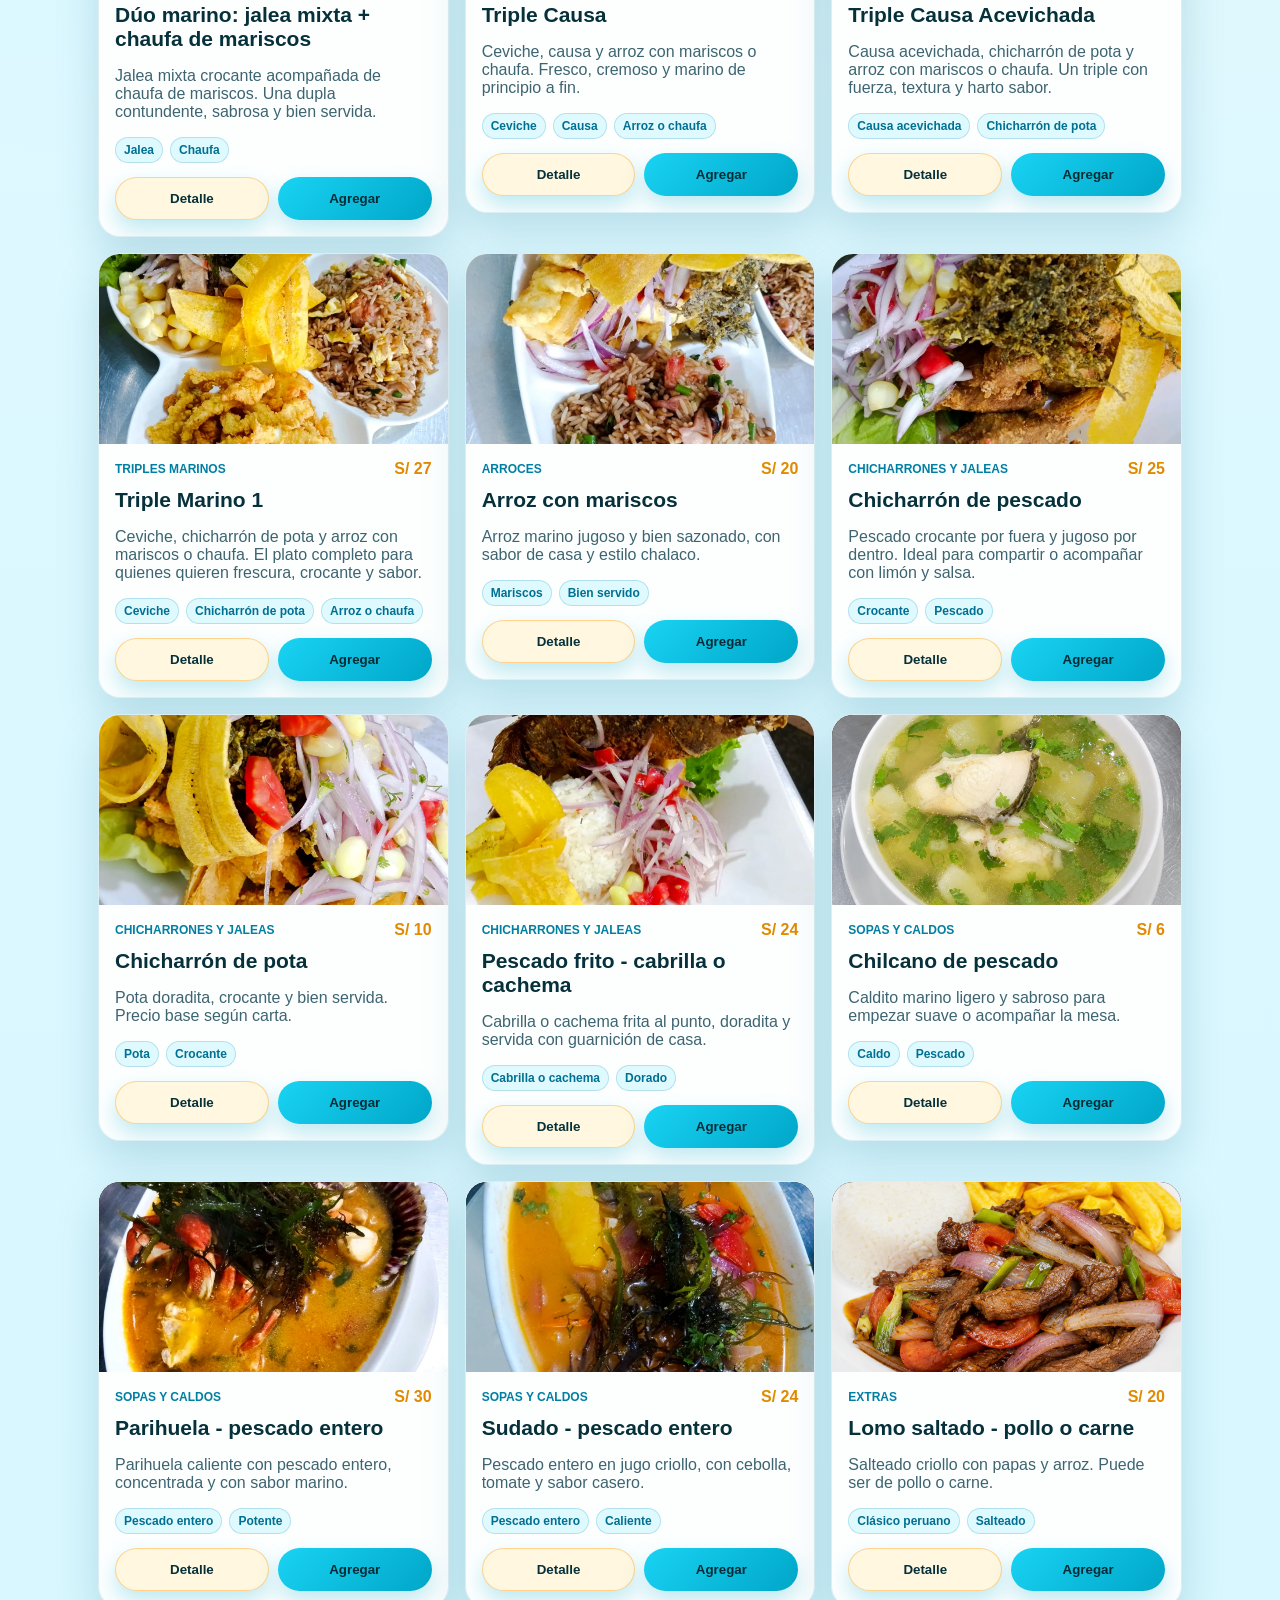
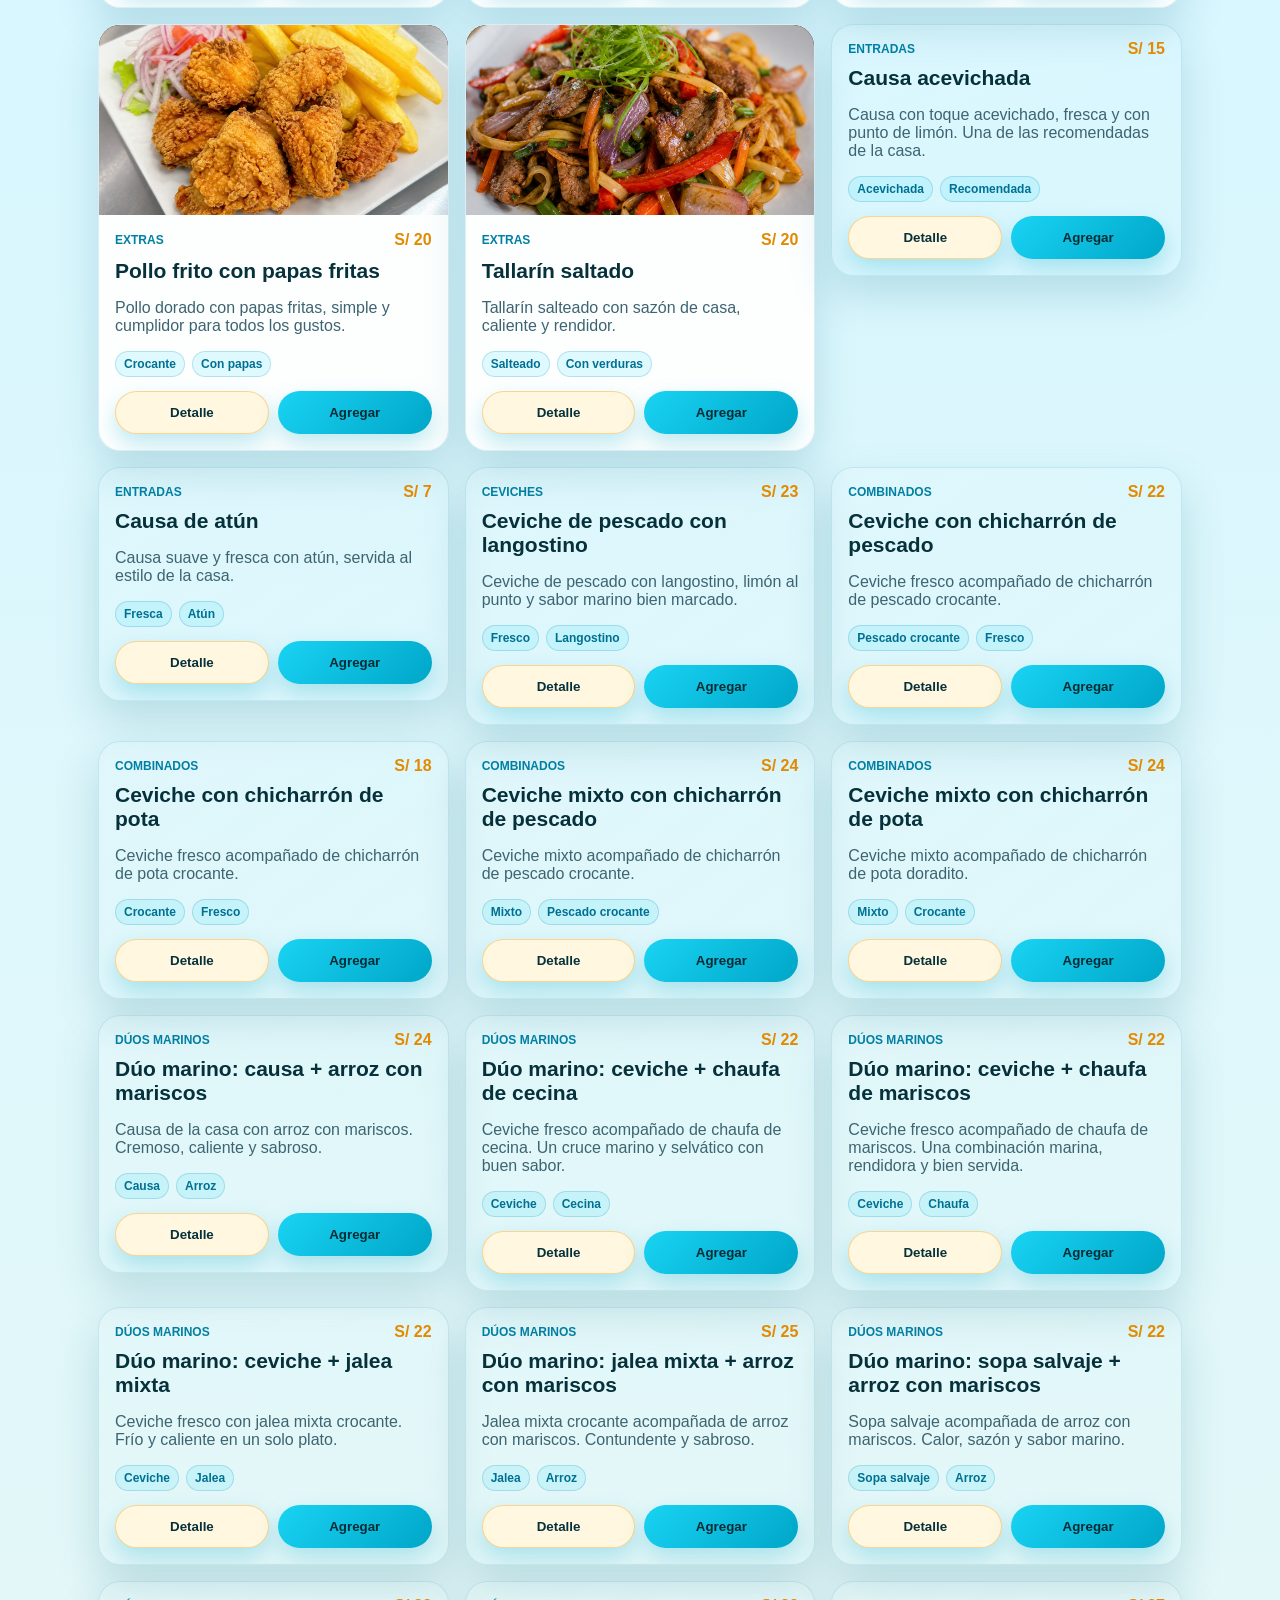
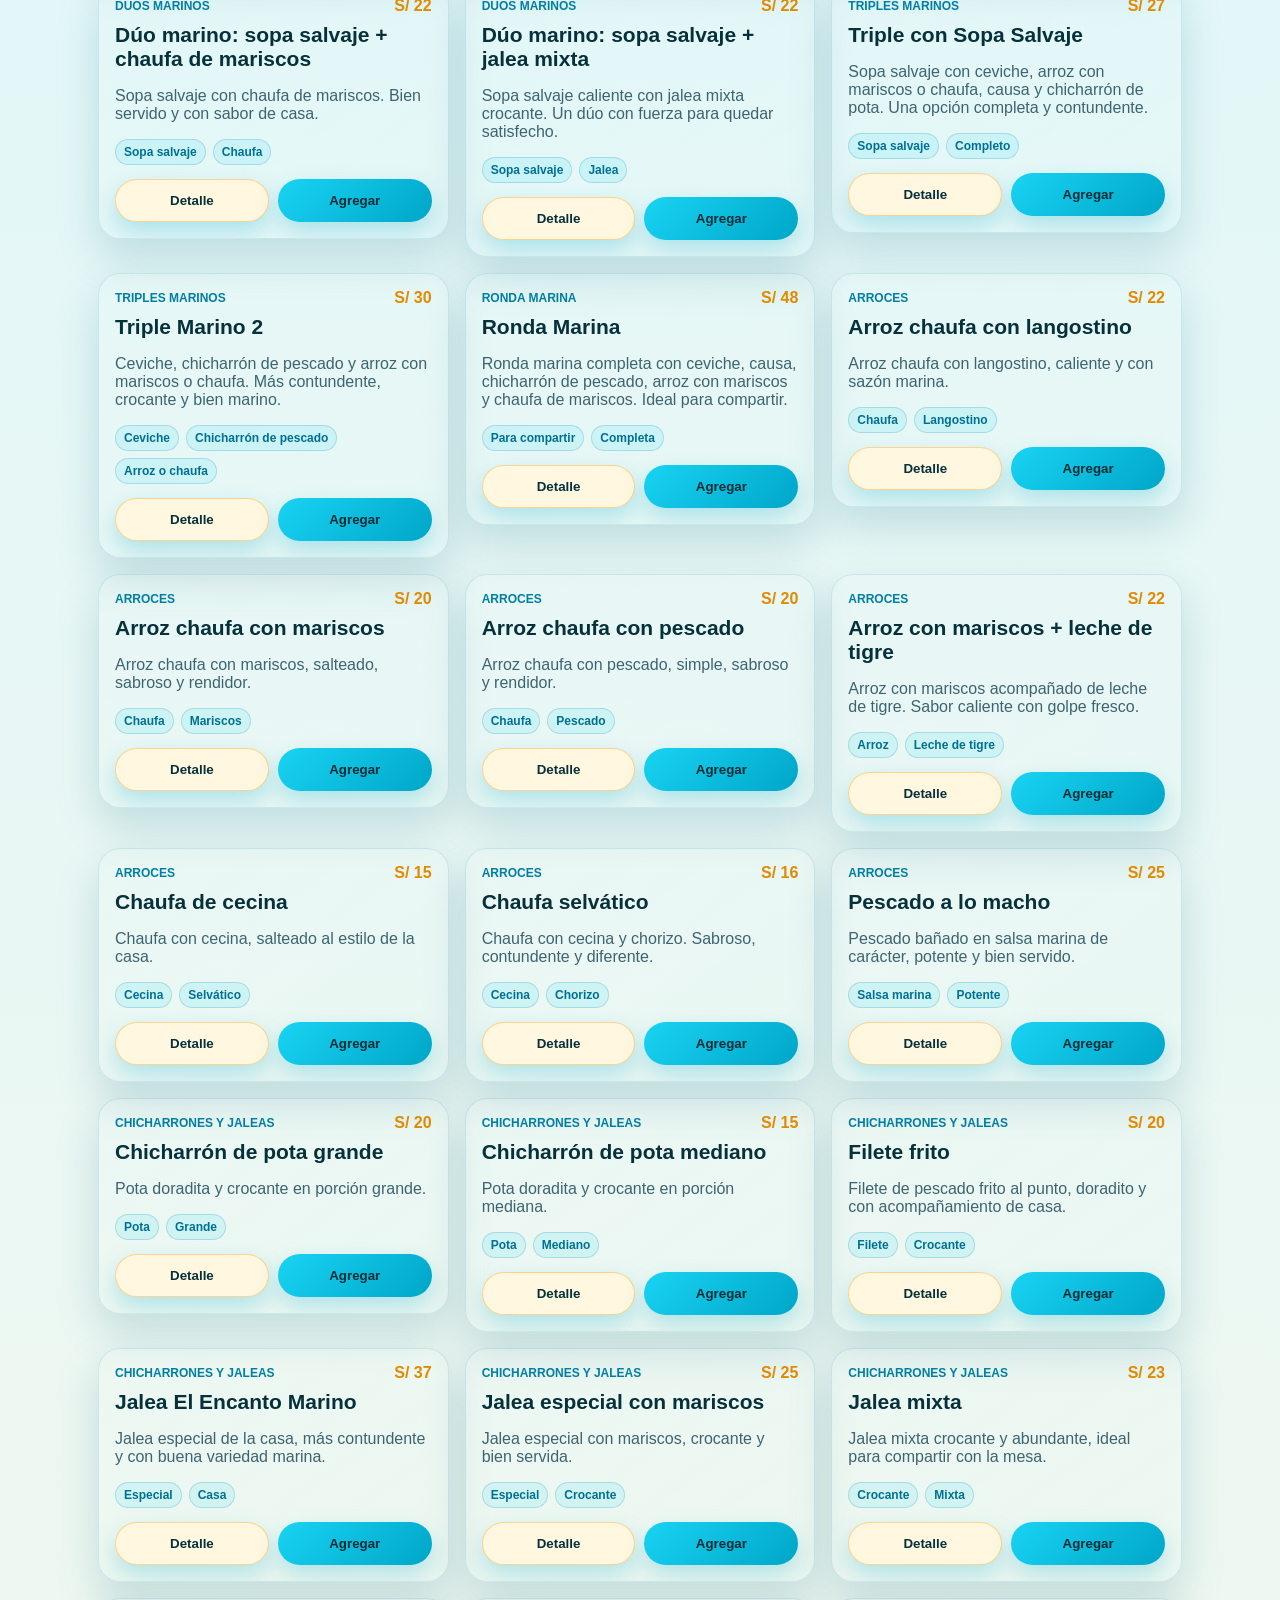
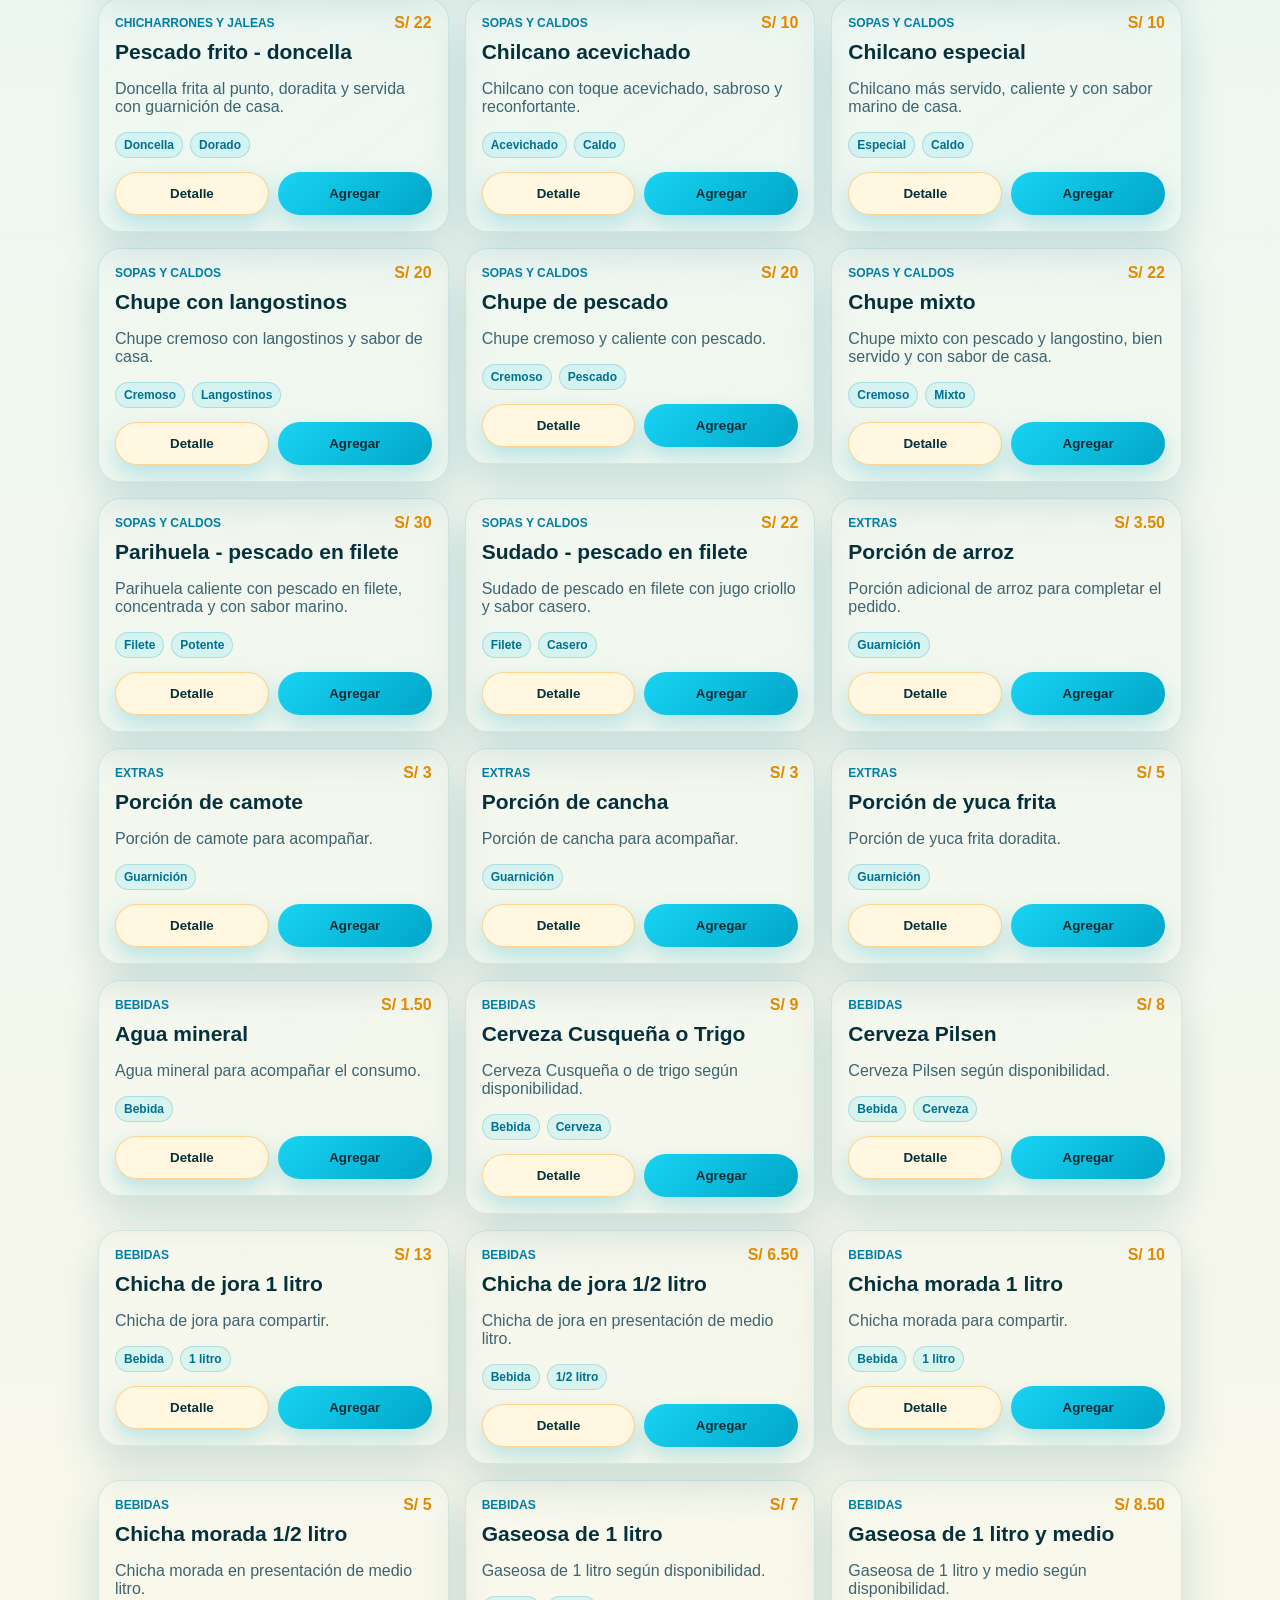
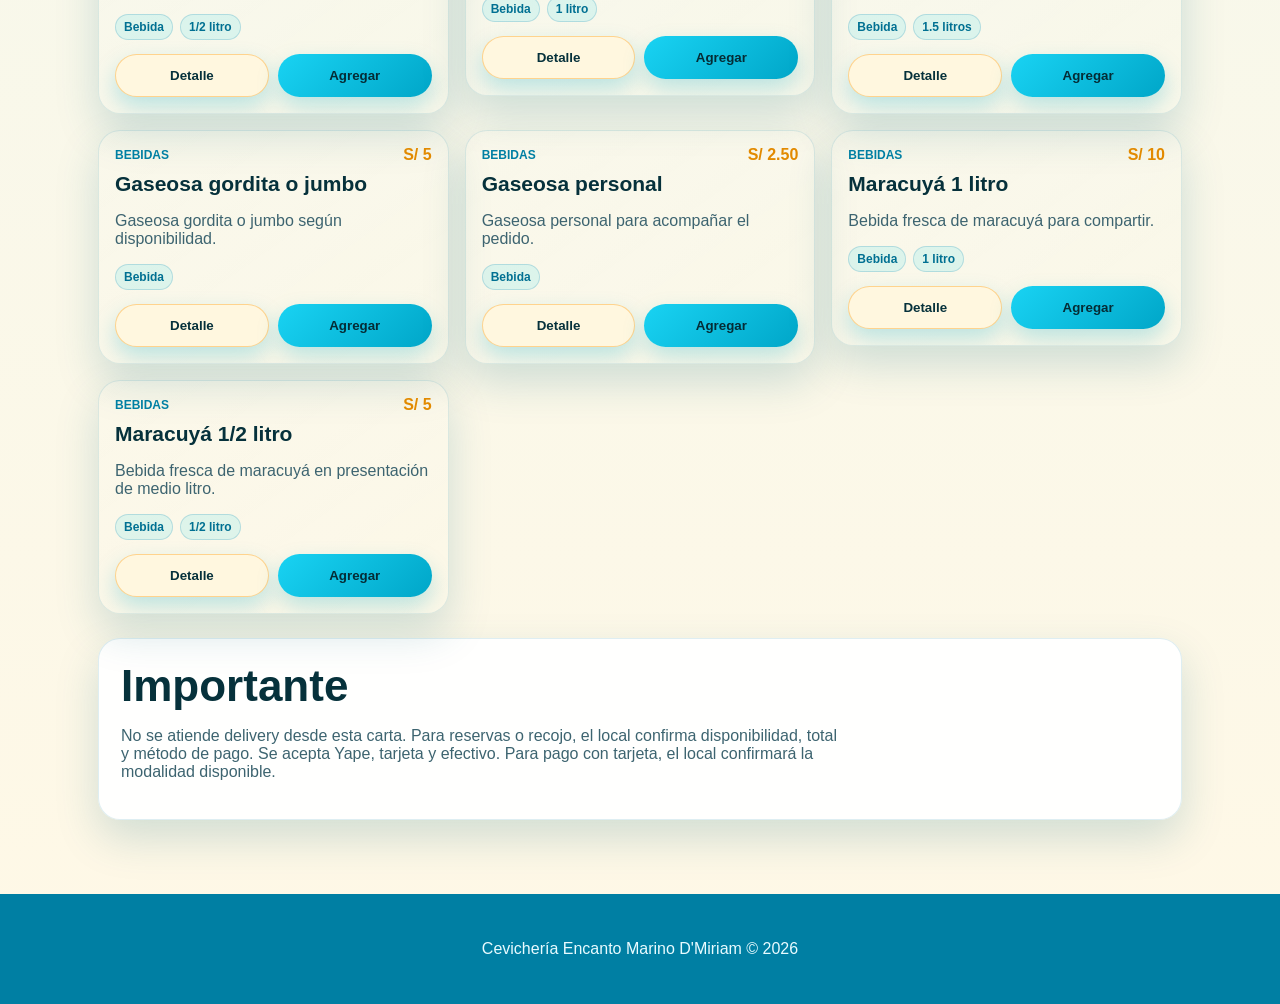
==== commit 6e6f0112: "Agregar recomendados de la casa y enlace a TikTok" ====
--- a/menu.html
+++ b/menu.html
@@ -20,6 +20,22 @@
     <p>Explora la carta marina, revisa los recomendados y coordina tu reserva o recojo por WhatsApp.</p>
   </div>
 </header>
+
+<section class="menu-recos-wrap">
+  <div class="menu-recos">
+    <div>
+      <span class="social-card__eyebrow">Recomendados de la casa</span>
+      <div class="reco-pills" data-recomendados-pill></div>
+    </div>
+    <a class="tiktok-card tiktok-card--mini js-tiktok" href="#">
+      <span class="tiktok-icon">🎵</span>
+      <div>
+        <strong>TikTok</strong>
+        <span class="tiktok-handle">@cevicheria.el.enc0</span>
+      </div>
+    </a>
+  </div>
+</section>
 
 <section id="pedidos">
   <div class="notice mesa-notice">
@@ -184,6 +200,6 @@
 </div>
 
 <footer><p>Cevichería Encanto Marino D'Miriam © <span id="year"></span></p></footer>
-<script src="data/menu-data.js?v=23"></script><script src="script.js?v=23"></script>
+<script src="data/menu-data.js?v=25"></script><script src="script.js?v=25"></script>
 </body>
 </html>
--- a/styles.css
+++ b/styles.css
@@ -1216,3 +1216,335 @@
     font-size: 18px;
   }
 }
+
+
+/* V24 - Cangrejo más chistoso/cartoon */
+.fish-click-effect__fish,
+.swim-fish-effect.dancing-crab {
+  display: flex;
+  align-items: center;
+  justify-content: center;
+}
+
+.fish-click-effect__fish {
+  width: 90px;
+  height: 90px;
+}
+
+.cartoon-crab {
+  position: relative;
+  display: inline-block;
+  width: 92px;
+  height: 74px;
+  transform-origin: 50% 78%;
+}
+
+.cartoon-crab--click {
+  width: 78px;
+  height: 62px;
+  animation: cartoon-crab-giggle .95s ease-in-out infinite alternate;
+}
+
+.cartoon-crab--dance {
+  width: 114px;
+  height: 88px;
+  animation: cartoon-crab-boogie .52s ease-in-out infinite alternate;
+}
+
+.cartoon-crab__body {
+  position: absolute;
+  left: 17px;
+  bottom: 10px;
+  width: 58px;
+  height: 40px;
+  border-radius: 46px 46px 32px 32px;
+  background: linear-gradient(180deg, #ff8f8f 0%, #ff5e69 35%, #ef334d 72%, #cb1736 100%);
+  border: 3px solid rgba(120, 0, 12, .22);
+  box-shadow: inset 0 7px 0 rgba(255,255,255,.23), 0 10px 20px rgba(0,0,0,.26);
+}
+
+.cartoon-crab__body::before,
+.cartoon-crab__body::after {
+  content: "";
+  position: absolute;
+  top: 8px;
+  width: 12px;
+  height: 8px;
+  border-radius: 999px;
+  background: rgba(255,255,255,.22);
+}
+.cartoon-crab__body::before { left: 10px; }
+.cartoon-crab__body::after { right: 10px; }
+
+.cartoon-crab__arm,
+.cartoon-crab__leg,
+.cartoon-crab__claw,
+.cartoon-crab__eye,
+.cartoon-crab__cheek,
+.cartoon-crab__mouth,
+.cartoon-crab__spark {
+  position: absolute;
+}
+
+.cartoon-crab__arm {
+  top: 22px;
+  width: 22px;
+  height: 8px;
+  background: linear-gradient(180deg, #ff7682, #d62345);
+  border-radius: 999px;
+}
+.cartoon-crab__arm--left { left: 8px; transform: rotate(-28deg); }
+.cartoon-crab__arm--right { right: 8px; transform: rotate(28deg); }
+
+.cartoon-crab__claw {
+  top: 6px;
+  width: 24px;
+  height: 24px;
+}
+.cartoon-crab__claw::before,
+.cartoon-crab__claw::after {
+  content: "";
+  position: absolute;
+  width: 16px;
+  height: 10px;
+  background: linear-gradient(180deg, #ff7a86, #d91c43);
+  border: 2px solid rgba(120,0,12,.18);
+}
+.cartoon-crab__claw::before { border-radius: 15px 15px 2px 15px; top: 0; left: 6px; transform: rotate(25deg); }
+.cartoon-crab__claw::after { border-radius: 15px 15px 15px 2px; top: 10px; left: 2px; transform: rotate(-22deg); }
+.cartoon-crab__claw--left { left: 0; transform: rotate(-18deg); animation: crab-claw-wave-left .38s ease-in-out infinite alternate; }
+.cartoon-crab__claw--right { right: 0; transform: scaleX(-1) rotate(-18deg); animation: crab-claw-wave-right .38s ease-in-out infinite alternate; }
+
+.cartoon-crab__leg {
+  bottom: 7px;
+  width: 20px;
+  height: 5px;
+  border-radius: 999px;
+  background: linear-gradient(180deg, #ff8391, #c61b39);
+  transform-origin: left center;
+}
+.cartoon-crab__leg::after {
+  content: "";
+  position: absolute;
+  right: -6px;
+  top: 1px;
+  width: 10px;
+  height: 4px;
+  border-radius: 999px;
+  background: inherit;
+  transform: rotate(28deg);
+}
+.cartoon-crab__leg--l1 { left: 10px; transform: rotate(24deg); animation: crab-leg-left .28s ease-in-out infinite alternate; }
+.cartoon-crab__leg--l2 { left: 16px; bottom: 3px; transform: rotate(10deg); animation: crab-leg-left .31s ease-in-out infinite alternate; }
+.cartoon-crab__leg--l3 { left: 24px; bottom: 0; transform: rotate(-4deg); animation: crab-leg-left .34s ease-in-out infinite alternate; }
+.cartoon-crab__leg--r1 { right: 10px; transform: scaleX(-1) rotate(24deg); animation: crab-leg-right .28s ease-in-out infinite alternate; }
+.cartoon-crab__leg--r2 { right: 16px; bottom: 3px; transform: scaleX(-1) rotate(10deg); animation: crab-leg-right .31s ease-in-out infinite alternate; }
+.cartoon-crab__leg--r3 { right: 24px; bottom: 0; transform: scaleX(-1) rotate(-4deg); animation: crab-leg-right .34s ease-in-out infinite alternate; }
+
+.cartoon-crab__eye {
+  top: 6px;
+  width: 14px;
+  height: 19px;
+  border-radius: 999px;
+  background: #fff;
+  border: 2px solid rgba(67, 9, 14, .18);
+  overflow: hidden;
+}
+.cartoon-crab__eye--left { left: 28px; }
+.cartoon-crab__eye--right { right: 28px; }
+.cartoon-crab__pupil {
+  position: absolute;
+  left: 4px;
+  top: 6px;
+  width: 5px;
+  height: 7px;
+  border-radius: 999px;
+  background: #231015;
+  animation: crab-pupil-bounce 1s ease-in-out infinite;
+}
+
+.cartoon-crab__mouth {
+  left: 38px;
+  top: 31px;
+  width: 16px;
+  height: 9px;
+  border-bottom: 3px solid #7c1025;
+  border-radius: 0 0 12px 12px;
+  transform: rotate(1deg);
+}
+.cartoon-crab__mouth::after {
+  content: "";
+  position: absolute;
+  left: 5px;
+  top: 6px;
+  width: 6px;
+  height: 4px;
+  border-radius: 0 0 999px 999px;
+  background: #ffb8c1;
+}
+
+.cartoon-crab__cheek {
+  top: 30px;
+  width: 10px;
+  height: 6px;
+  border-radius: 999px;
+  background: rgba(255, 211, 226, .95);
+  filter: blur(.2px);
+}
+.cartoon-crab__cheek--left { left: 25px; }
+.cartoon-crab__cheek--right { right: 25px; }
+
+.cartoon-crab__spark {
+  color: #ffd87a;
+  font-size: 12px;
+  text-shadow: 0 2px 6px rgba(0,0,0,.26);
+  animation: crab-sparkle 1s ease-in-out infinite;
+}
+.cartoon-crab__spark--1 { top: 7px; left: -6px; }
+.cartoon-crab__spark--2 { top: 14px; right: -7px; animation-delay: .4s; }
+
+.swim-fish-effect.dancing-crab {
+  font-size: initial !important;
+  width: 140px;
+  height: 110px;
+}
+
+.swim-fish-effect.dancing-crab .cartoon-crab--dance {
+  filter: drop-shadow(0 12px 16px rgba(0,0,0,.24));
+}
+
+@keyframes cartoon-crab-giggle {
+  0% { transform: translateY(0) rotate(-5deg) scale(.96); }
+  100% { transform: translateY(-3px) rotate(5deg) scale(1.04); }
+}
+
+@keyframes cartoon-crab-boogie {
+  0% { transform: translateY(0) rotate(-9deg) scale(.96); }
+  50% { transform: translateY(-5px) rotate(0deg) scale(1.03); }
+  100% { transform: translateY(1px) rotate(9deg) scale(1.07); }
+}
+
+@keyframes crab-claw-wave-left {
+  0% { transform: rotate(-32deg); }
+  100% { transform: rotate(-4deg) translateY(-2px); }
+}
+@keyframes crab-claw-wave-right {
+  0% { transform: scaleX(-1) rotate(-32deg); }
+  100% { transform: scaleX(-1) rotate(-4deg) translateY(-2px); }
+}
+@keyframes crab-leg-left {
+  0% { margin-bottom: 0; }
+  100% { margin-bottom: 3px; }
+}
+@keyframes crab-leg-right {
+  0% { margin-bottom: 3px; }
+  100% { margin-bottom: 0; }
+}
+@keyframes crab-pupil-bounce {
+  0%,100% { transform: translate(0,0); }
+  30% { transform: translate(1px,1px); }
+  60% { transform: translate(-1px,0); }
+}
+@keyframes crab-sparkle {
+  0%,100% { opacity: .2; transform: scale(.65) rotate(0deg); }
+  50% { opacity: 1; transform: scale(1.15) rotate(18deg); }
+}
+
+@media (max-width: 620px) {
+  .fish-click-effect__fish { width: 72px; height: 72px; }
+  .cartoon-crab--click { width: 64px; height: 52px; }
+  .cartoon-crab--dance { width: 82px; height: 66px; }
+  .swim-fish-effect.dancing-crab { width: 100px; height: 82px; }
+}
+
+
+/* v25 - recomendados + tiktok */
+.social-strip, .menu-recos-wrap {
+  width: min(1180px, calc(100% - 32px));
+  margin: 22px auto 0;
+}
+.social-card, .menu-recos {
+  display: grid;
+  grid-template-columns: 1.6fr 1fr;
+  gap: 18px;
+  align-items: stretch;
+  background: linear-gradient(180deg, rgba(5,18,22,.92), rgba(9,26,33,.92));
+  border: 1px solid rgba(62, 209, 241, .18);
+  border-radius: 24px;
+  padding: 22px;
+  box-shadow: 0 18px 36px rgba(0,0,0,.24);
+}
+.social-card__eyebrow {
+  display: inline-block;
+  color: #8cdff5;
+  font-weight: 700;
+  letter-spacing: .02em;
+  margin-bottom: 8px;
+}
+.social-card h2 { margin: 0 0 8px; font-size: clamp(1.4rem, 2vw, 2rem); }
+.reco-pills {
+  display: flex;
+  gap: 10px;
+  flex-wrap: wrap;
+  margin-top: 10px;
+}
+.reco-pill {
+  display: inline-flex;
+  align-items: center;
+  gap: 6px;
+  padding: 10px 14px;
+  border-radius: 999px;
+  background: rgba(15, 176, 213, .14);
+  border: 1px solid rgba(84, 218, 245, .28);
+  color: #e9fbff;
+  font-weight: 700;
+}
+.reco-links {
+  display: grid;
+  grid-template-columns: repeat(auto-fit, minmax(180px, 1fr));
+  gap: 10px;
+  margin-top: 14px;
+}
+.reco-link {
+  display: flex;
+  justify-content: space-between;
+  align-items: center;
+  gap: 12px;
+  padding: 12px 14px;
+  border-radius: 16px;
+  background: rgba(255,255,255,.04);
+  border: 1px solid rgba(255,255,255,.06);
+  color: #f5fbff;
+  text-decoration: none;
+}
+.reco-link span { color: #ffca58; font-weight: 800; white-space: nowrap; }
+.reco-link:hover { transform: translateY(-2px); border-color: rgba(84, 218, 245, .35); }
+.tiktok-card {
+  display: flex;
+  align-items: center;
+  gap: 14px;
+  padding: 18px;
+  border-radius: 20px;
+  text-decoration: none;
+  color: #fff;
+  background: radial-gradient(circle at top left, rgba(35,221,235,.24), transparent 35%), radial-gradient(circle at bottom right, rgba(255,0,128,.2), transparent 35%), linear-gradient(135deg, #101319, #1b0d1a 55%, #111826);
+  border: 1px solid rgba(255,255,255,.08);
+  min-height: 100%;
+  justify-content: space-between;
+}
+.tiktok-card strong { display:block; font-size: 1.05rem; }
+.tiktok-card .tiktok-handle { display:block; color: #bdeffc; margin-top: 4px; }
+.tiktok-card .tiktok-go {
+  padding: 10px 14px; border-radius: 999px; background: rgba(255,255,255,.08); color:#fff; font-weight:700; white-space: nowrap;
+}
+.tiktok-icon {
+  width: 46px; height: 46px; border-radius: 14px; display:grid; place-items:center; font-size: 1.4rem;
+  background: linear-gradient(135deg, rgba(35,221,235,.9), rgba(255,0,128,.9)); box-shadow: 0 10px 18px rgba(0,0,0,.25);
+}
+.tiktok-card--mini { padding: 14px 16px; }
+.tiktok-card--mini .tiktok-go { display:none; }
+
+@media (max-width: 860px) {
+  .social-card, .menu-recos { grid-template-columns: 1fr; }
+  .social-strip, .menu-recos-wrap { width: min(1180px, calc(100% - 20px)); }
+}
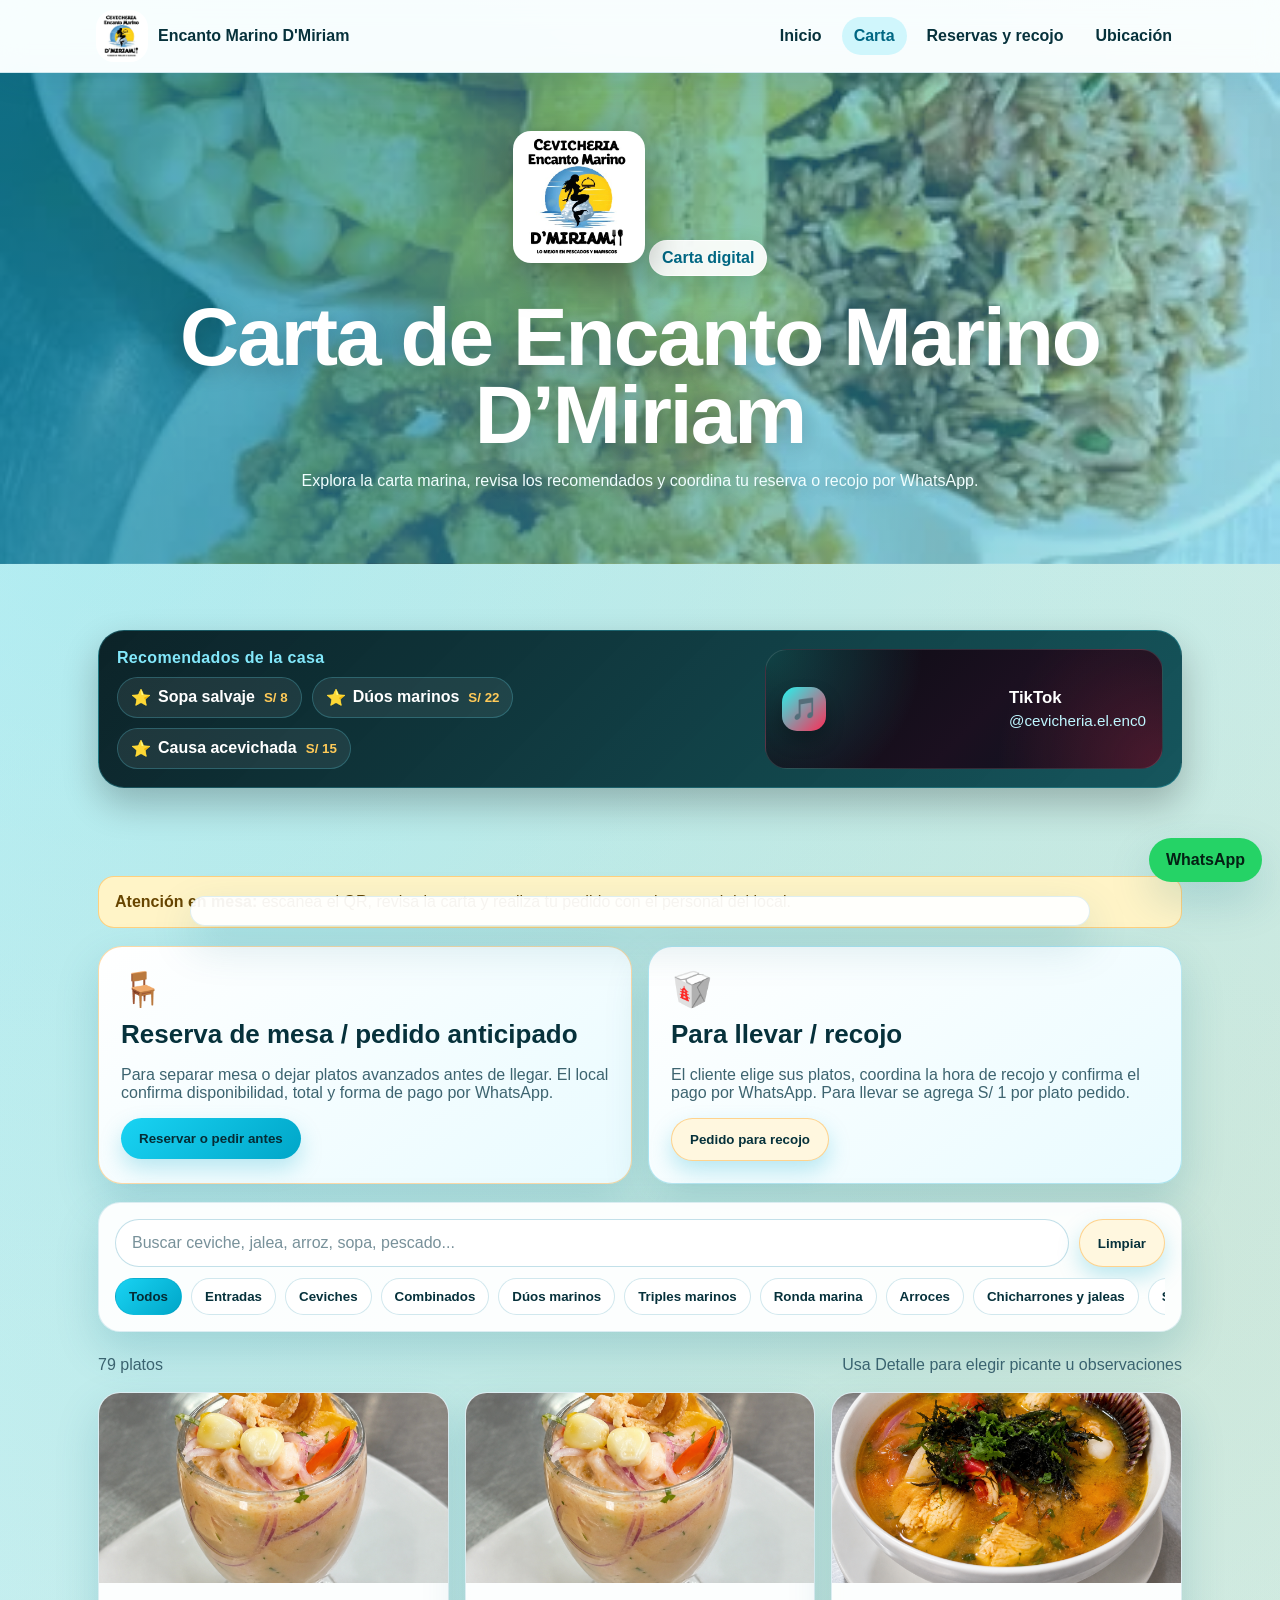
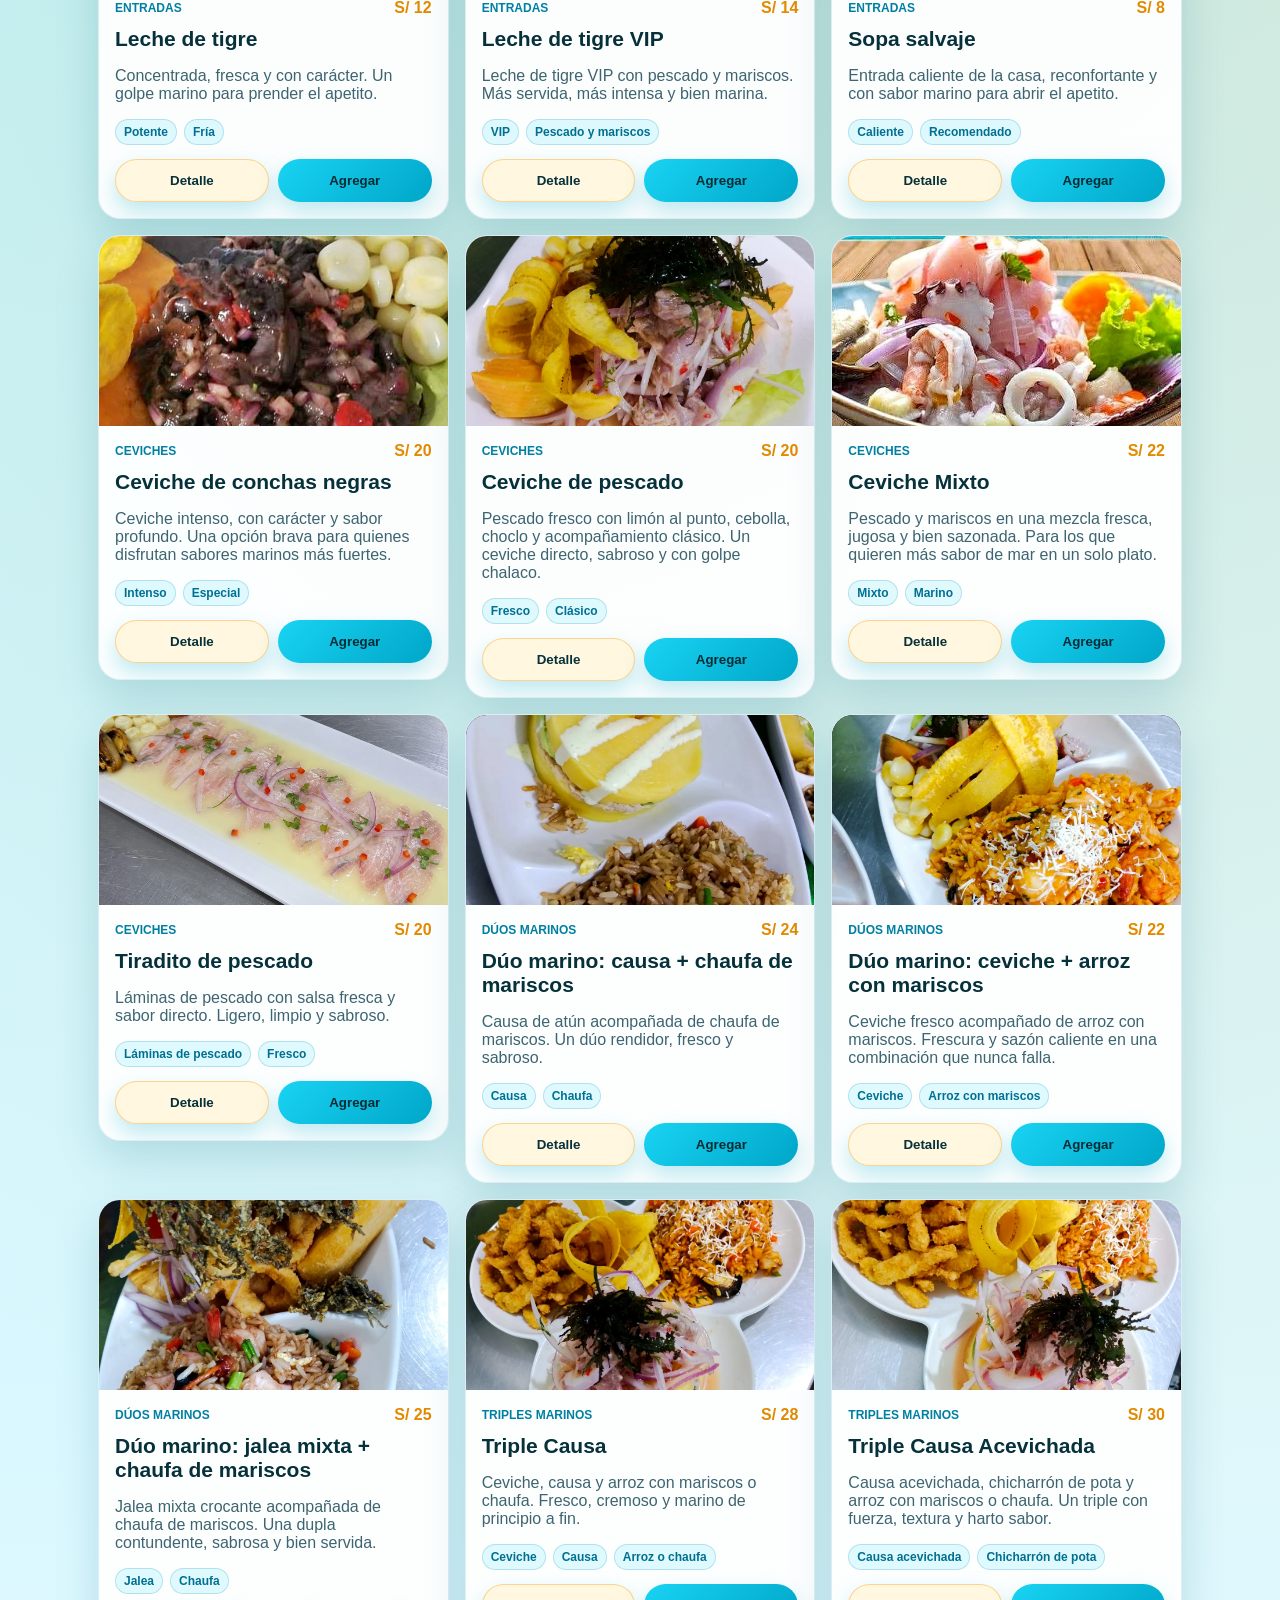
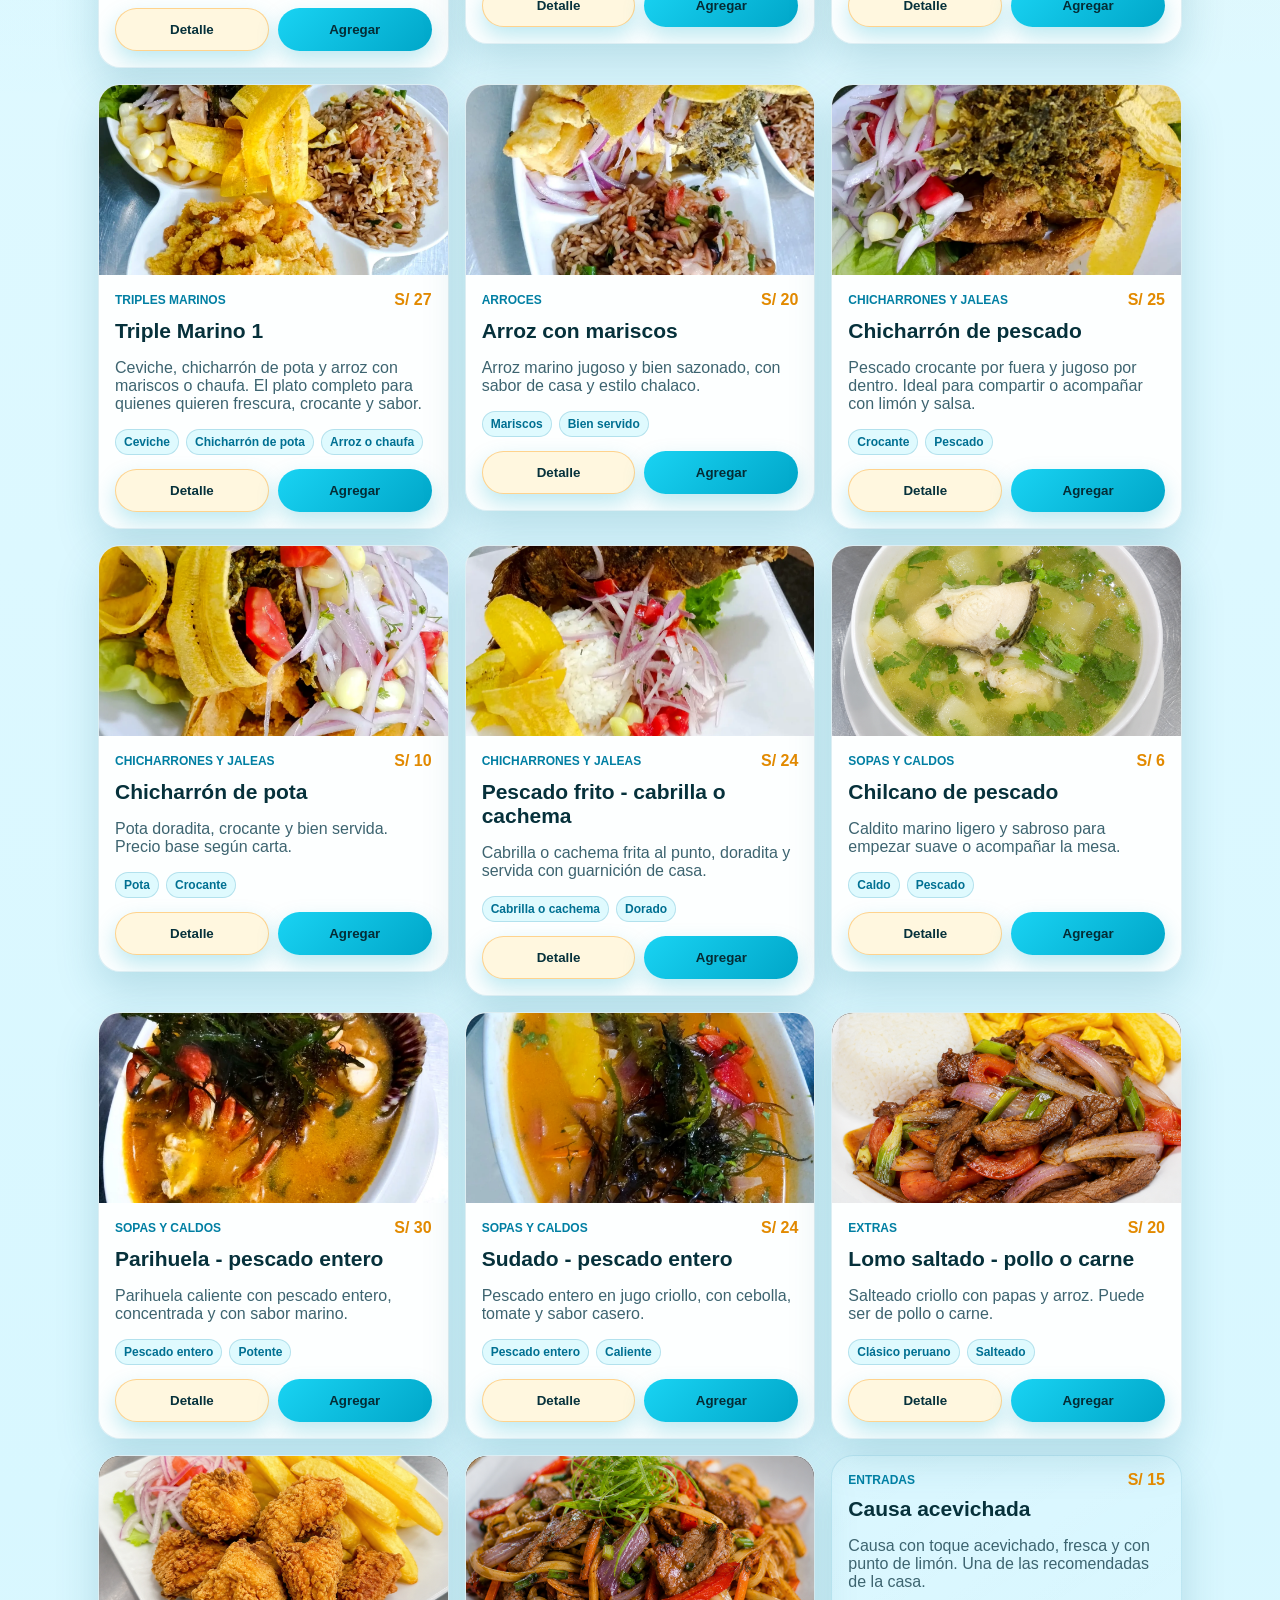
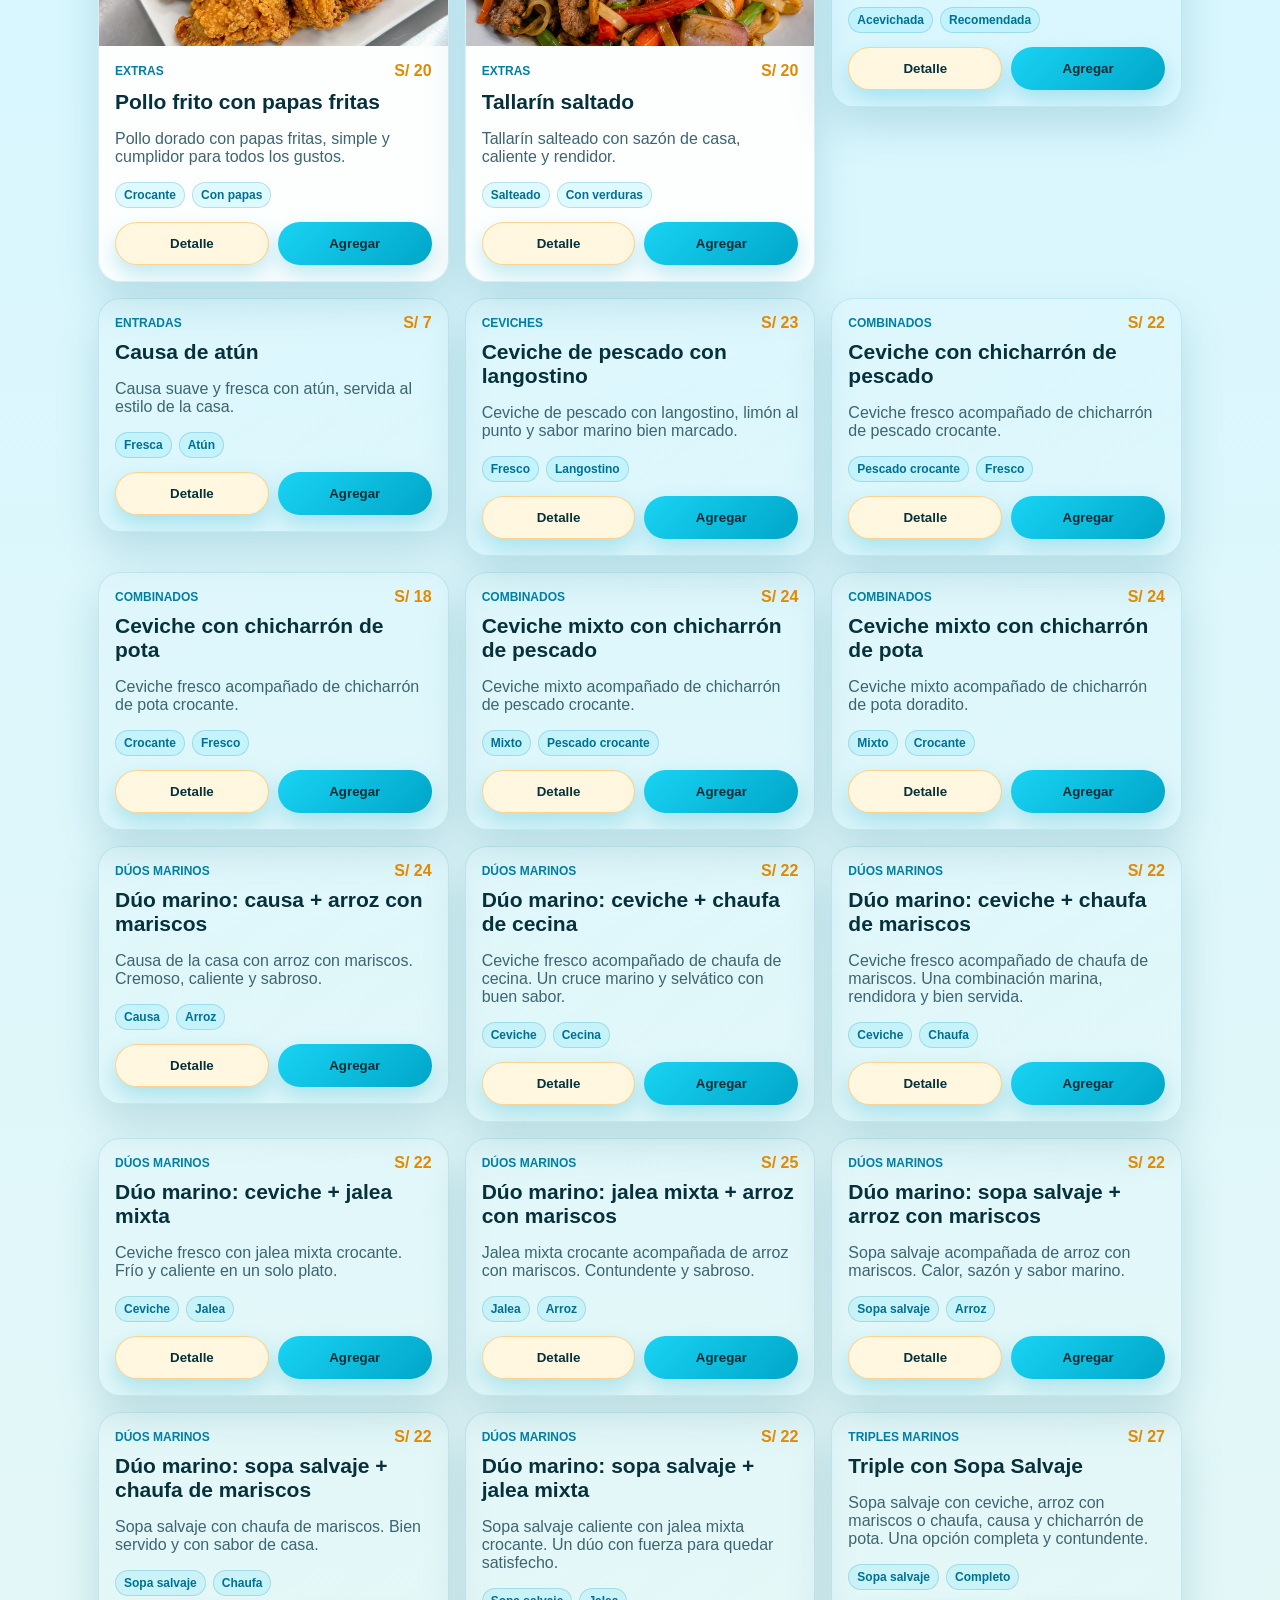
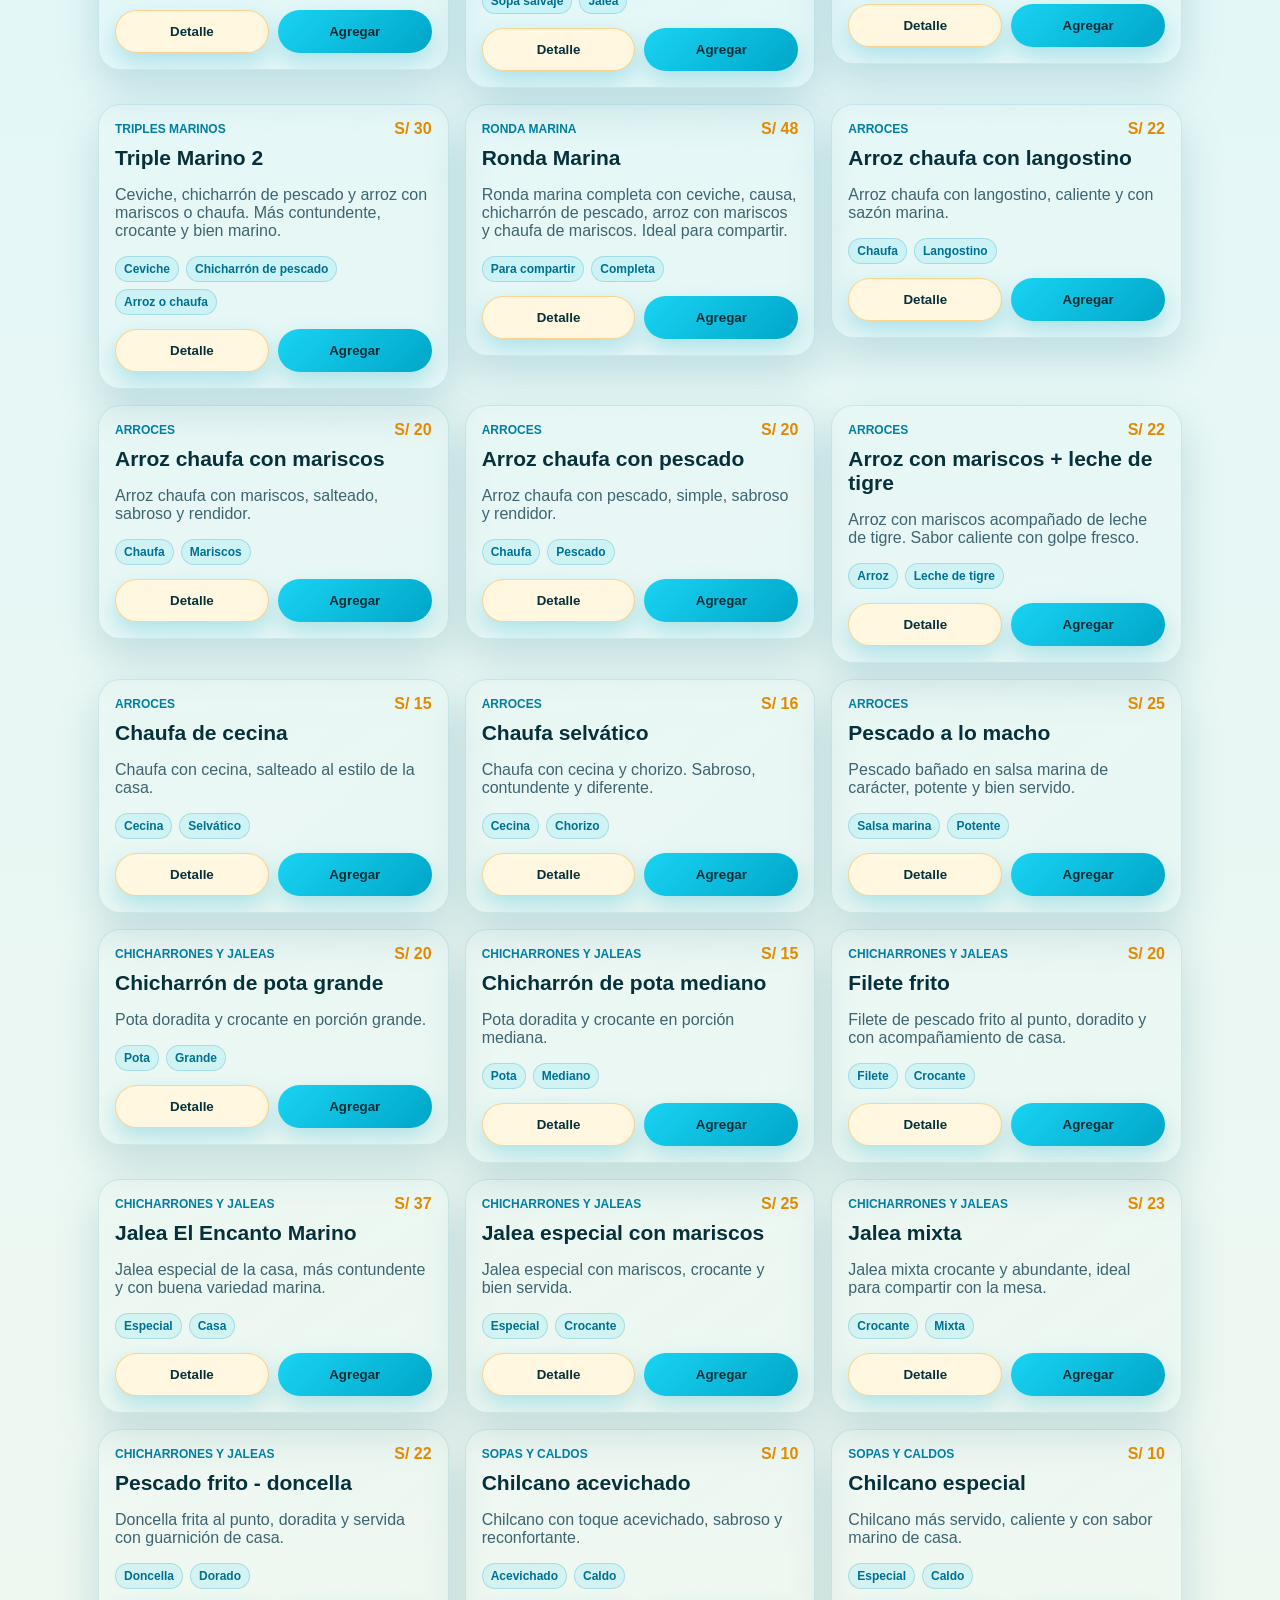
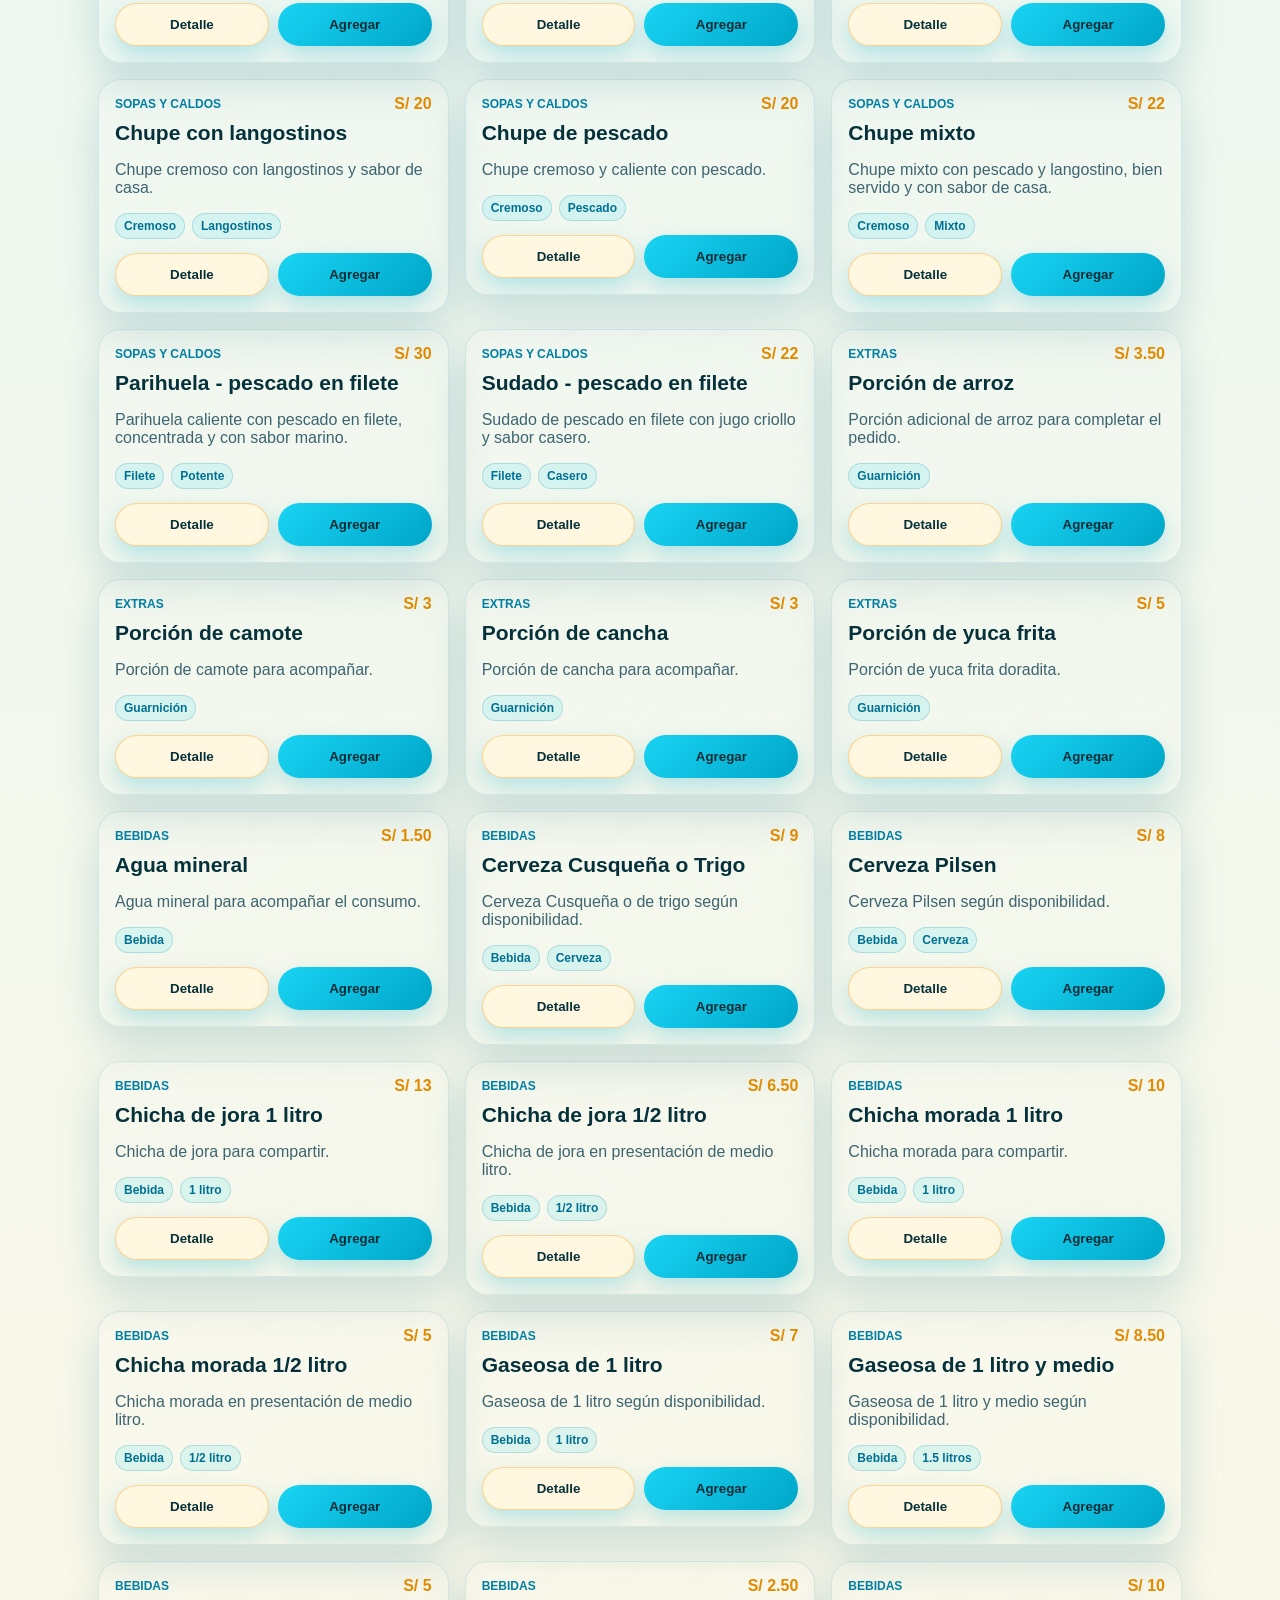
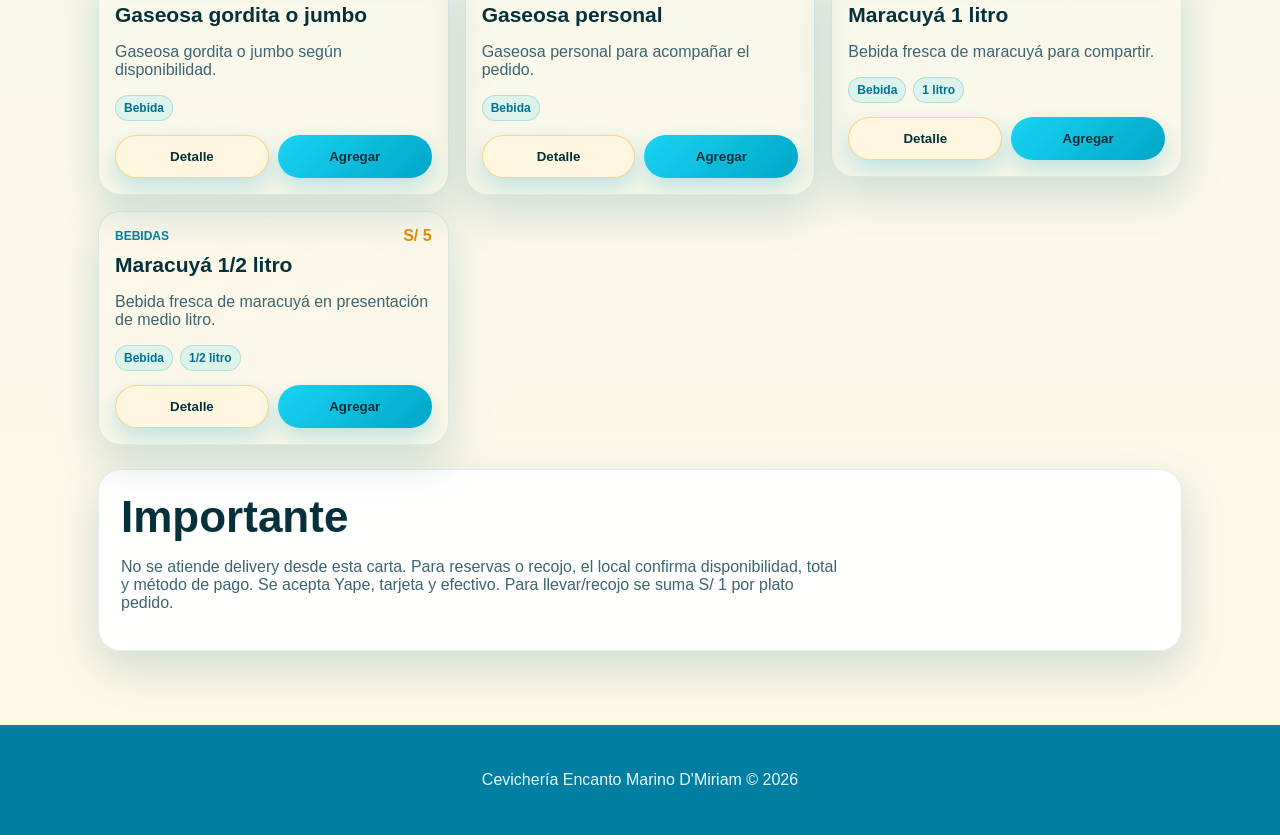
==== commit 0c362f92: "Corregir recomendados y agregar recargo de recojo" ====
--- a/menu.html
+++ b/menu.html
@@ -4,7 +4,7 @@
   <meta charset="UTF-8"><meta name="viewport" content="width=device-width, initial-scale=1.0">
   <title>Carta Digital - Encanto Marino D'Miriam</title>
   <link rel="icon" href="assets/favicon.svg" type="image/svg+xml">
-  <link rel="stylesheet" href="styles.css">
+  <link rel="stylesheet" href="styles.css?v=26">
 </head>
 <body>
 <nav class="nav"><div class="nav-inner">
@@ -53,7 +53,7 @@
     <article class="flow-card">
       <span>🥡</span>
       <h2>Para llevar / recojo</h2>
-      <p>El cliente elige sus platos, coordina la hora de recojo y confirma el pago por WhatsApp para que el pedido quede listo.</p>
+      <p>El cliente elige sus platos, coordina la hora de recojo y confirma el pago por WhatsApp. Para llevar se agrega S/ 1 por plato pedido.</p>
       <button class="btn secondary" data-open-flow="recojo">Pedido para recojo</button>
     </article>
   </div>
@@ -71,7 +71,7 @@
 
   <div class="card" style="margin-top:24px">
     <h2>Importante</h2>
-    <p class="lead">No se atiende delivery desde esta carta. Para reservas o recojo, el local confirma disponibilidad, total y método de pago. Se acepta Yape, tarjeta y efectivo. Para pago con tarjeta, el local confirmará la modalidad disponible.</p>
+    <p class="lead">No se atiende delivery desde esta carta. Para reservas o recojo, el local confirma disponibilidad, total y método de pago. Se acepta Yape, tarjeta y efectivo. Para llevar/recojo se suma S/ 1 por plato pedido.</p>
   </div>
 </section>
 
@@ -181,7 +181,7 @@
     </div>
 
     <div class="payment-warning">
-      <strong>Pago anticipado:</strong> para reservas con pedido anticipado y pedidos para recojo, se coordina pago al 100% por Yape, tarjeta o efectivo luego de que el local confirme disponibilidad y total.
+      <strong>Pago anticipado:</strong> para reservas con pedido anticipado y pedidos para recojo, se coordina pago al 100% luego de que el local confirme disponibilidad y total. Para llevar/recojo se suma S/ 1 por plato pedido.
     </div>
 
     <div class="flow-order-box">
@@ -200,6 +200,6 @@
 </div>
 
 <footer><p>Cevichería Encanto Marino D'Miriam © <span id="year"></span></p></footer>
-<script src="data/menu-data.js?v=25"></script><script src="script.js?v=25"></script>
+<script src="data/menu-data.js?v=26"></script><script src="script.js?v=26"></script>
 </body>
 </html>
--- a/styles.css
+++ b/styles.css
@@ -1548,3 +1548,69 @@
   .social-card, .menu-recos { grid-template-columns: 1fr; }
   .social-strip, .menu-recos-wrap { width: min(1180px, calc(100% - 20px)); }
 }
+
+
+/* v26 - arreglo visual recomendado en móvil y estilos con cache bust */
+.social-strip, .menu-recos-wrap {
+  width: min(1180px, calc(100% - 28px));
+  margin: 22px auto 0;
+}
+.social-card, .menu-recos {
+  display: grid !important;
+  grid-template-columns: 1.35fr .85fr;
+  gap: 16px;
+  align-items: stretch;
+  background: linear-gradient(135deg, rgba(5,26,31,.96), rgba(2,70,78,.9)) !important;
+  border: 1px solid rgba(61, 211, 236, .26) !important;
+  border-radius: 26px !important;
+  padding: 18px !important;
+  box-shadow: 0 16px 36px rgba(0,0,0,.24) !important;
+  color: #eafcff !important;
+}
+.social-card__eyebrow {
+  display: block;
+  color: #83e8fb;
+  font-weight: 800;
+  letter-spacing: .02em;
+  margin-bottom: 6px;
+}
+.social-card h2 {
+  margin: 0 0 8px;
+  color: #fff;
+  font-size: clamp(1.35rem, 3vw, 2rem);
+  line-height: 1.05;
+}
+.reco-pills { display: flex; flex-wrap: wrap; gap: 10px; margin-top: 10px; }
+.reco-pill {
+  display: inline-flex; align-items: center; gap: 7px;
+  padding: 10px 13px; border-radius: 999px;
+  background: rgba(255,255,255,.07);
+  border: 1px solid rgba(97,224,247,.24);
+  color: #fff; font-weight: 800; text-decoration: none;
+}
+.reco-pill small { color:#ffca58; font-weight: 900; margin-left: 2px; }
+.tiktok-card {
+  display: flex !important; align-items: center; gap: 12px;
+  padding: 16px !important; border-radius: 22px !important;
+  text-decoration: none !important; color: #fff !important;
+  background: radial-gradient(circle at top left, rgba(37,244,238,.24), transparent 38%), radial-gradient(circle at bottom right, rgba(254,44,85,.28), transparent 40%), linear-gradient(135deg, #090b11, #1b1020 55%, #07131f) !important;
+  border: 1px solid rgba(255,255,255,.12) !important;
+  min-height: 92px;
+  justify-content: space-between;
+}
+.tiktok-card strong { display:block; color:#fff; font-size: 1.05rem; }
+.tiktok-card .tiktok-handle { display:block; color:#bff6ff; margin-top: 4px; font-size: .95rem; }
+.tiktok-card .tiktok-go { padding: 9px 12px; border-radius: 999px; background: rgba(255,255,255,.10); color:#fff; font-weight:800; white-space: nowrap; }
+.tiktok-icon { width: 44px; height: 44px; border-radius: 15px; display:grid; place-items:center; font-size: 1.35rem; background: linear-gradient(135deg, #25f4ee, #fe2c55); box-shadow: 0 10px 18px rgba(0,0,0,.26); flex: 0 0 auto; }
+.tiktok-card--mini { min-height: 70px; }
+.tiktok-card--mini .tiktok-go { display:none; }
+
+@media (max-width: 760px) {
+  .social-strip, .menu-recos-wrap { width: min(100% - 20px, 1180px); margin-top: 14px; }
+  .social-card, .menu-recos { grid-template-columns: 1fr !important; padding: 14px !important; border-radius: 20px !important; }
+  .social-card h2 { font-size: 1.35rem; }
+  .reco-pills { gap: 8px; }
+  .reco-pill { padding: 8px 10px; font-size: .9rem; }
+  .tiktok-card { min-height: 72px; padding: 12px !important; }
+  .tiktok-go { display: none; }
+}
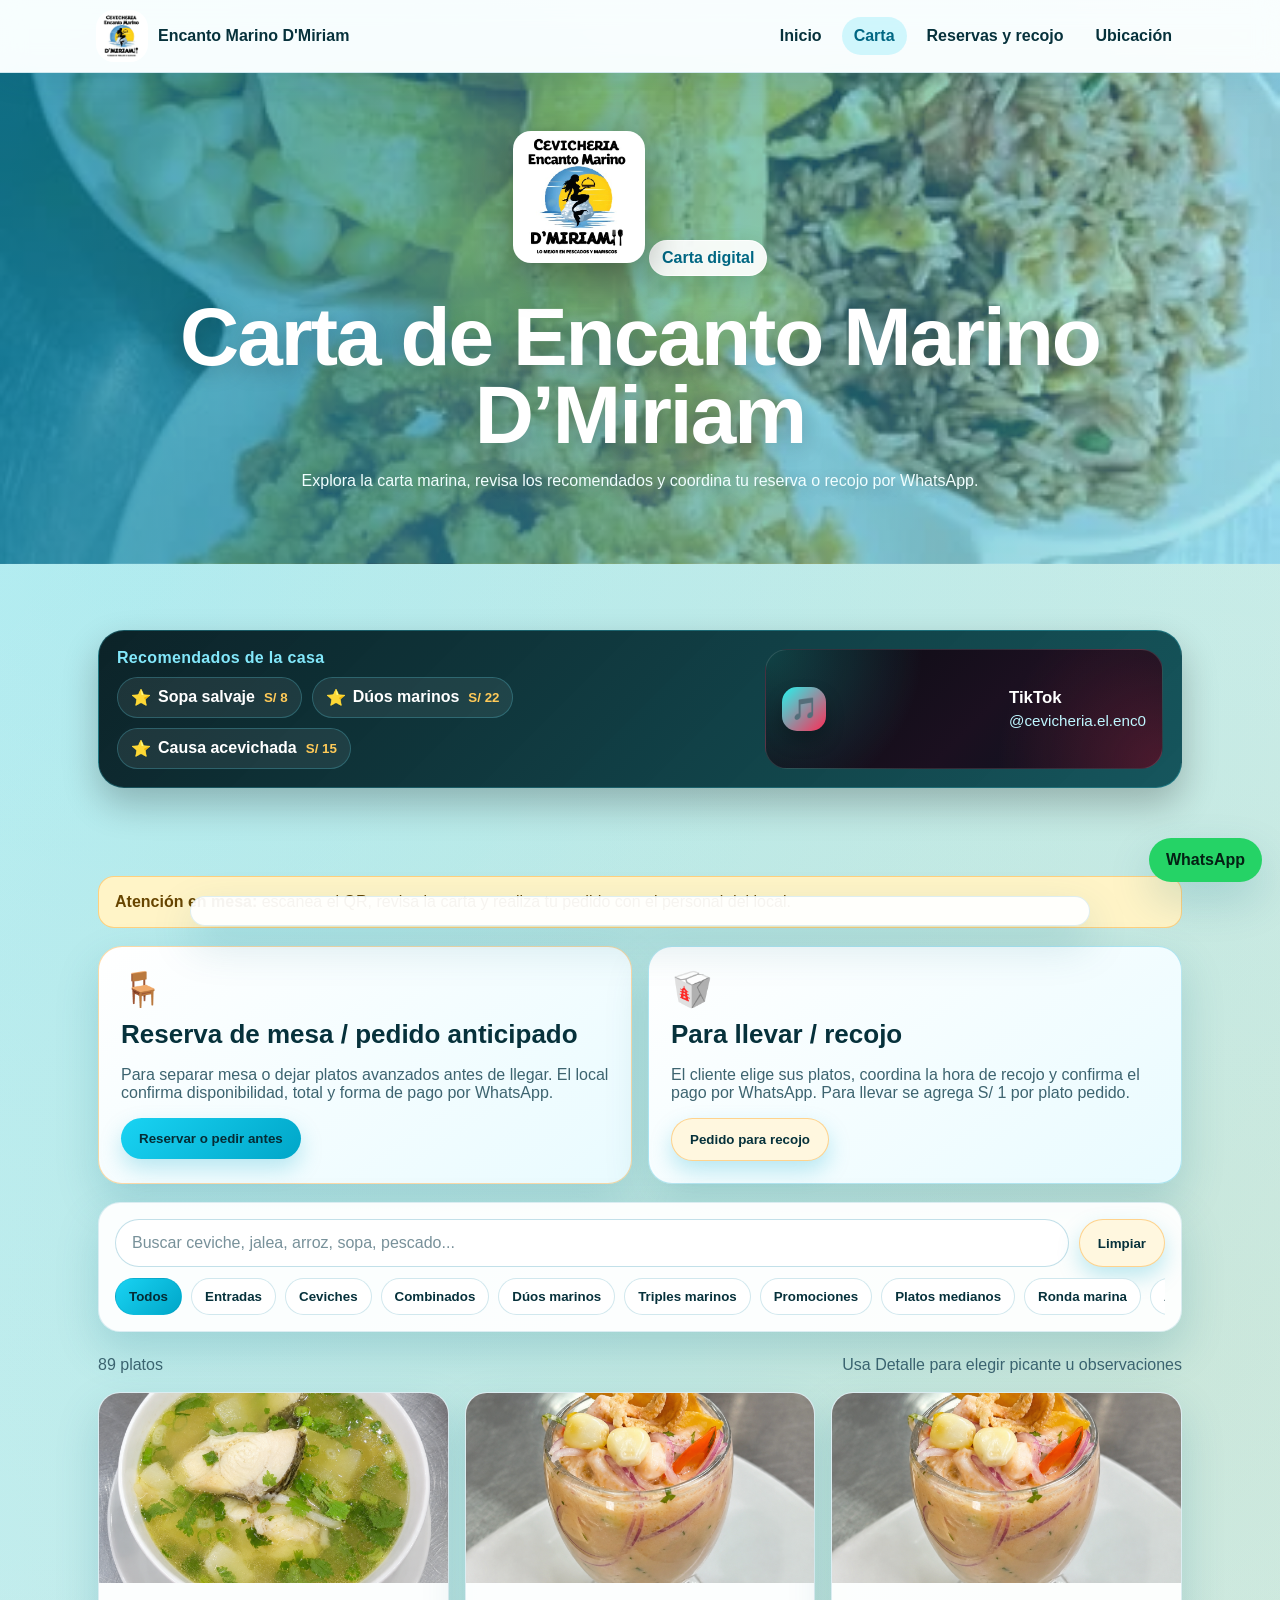
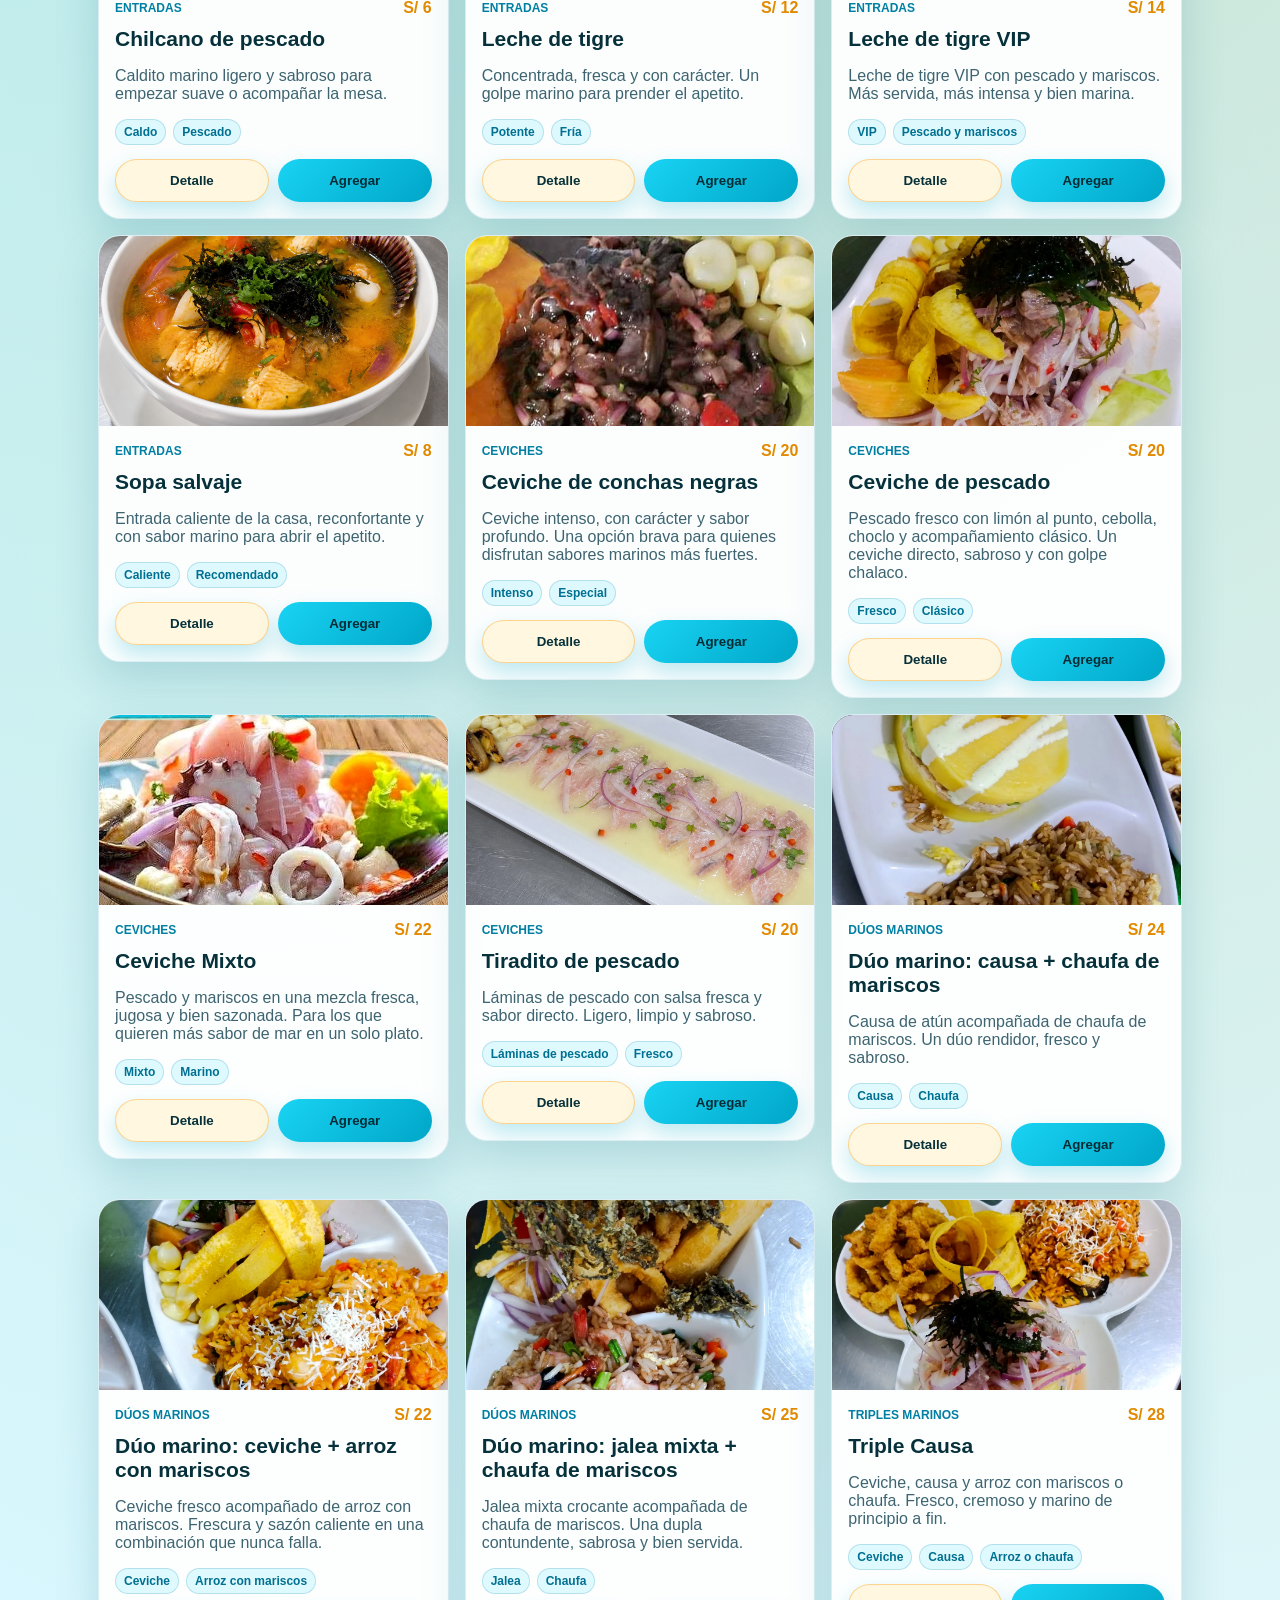
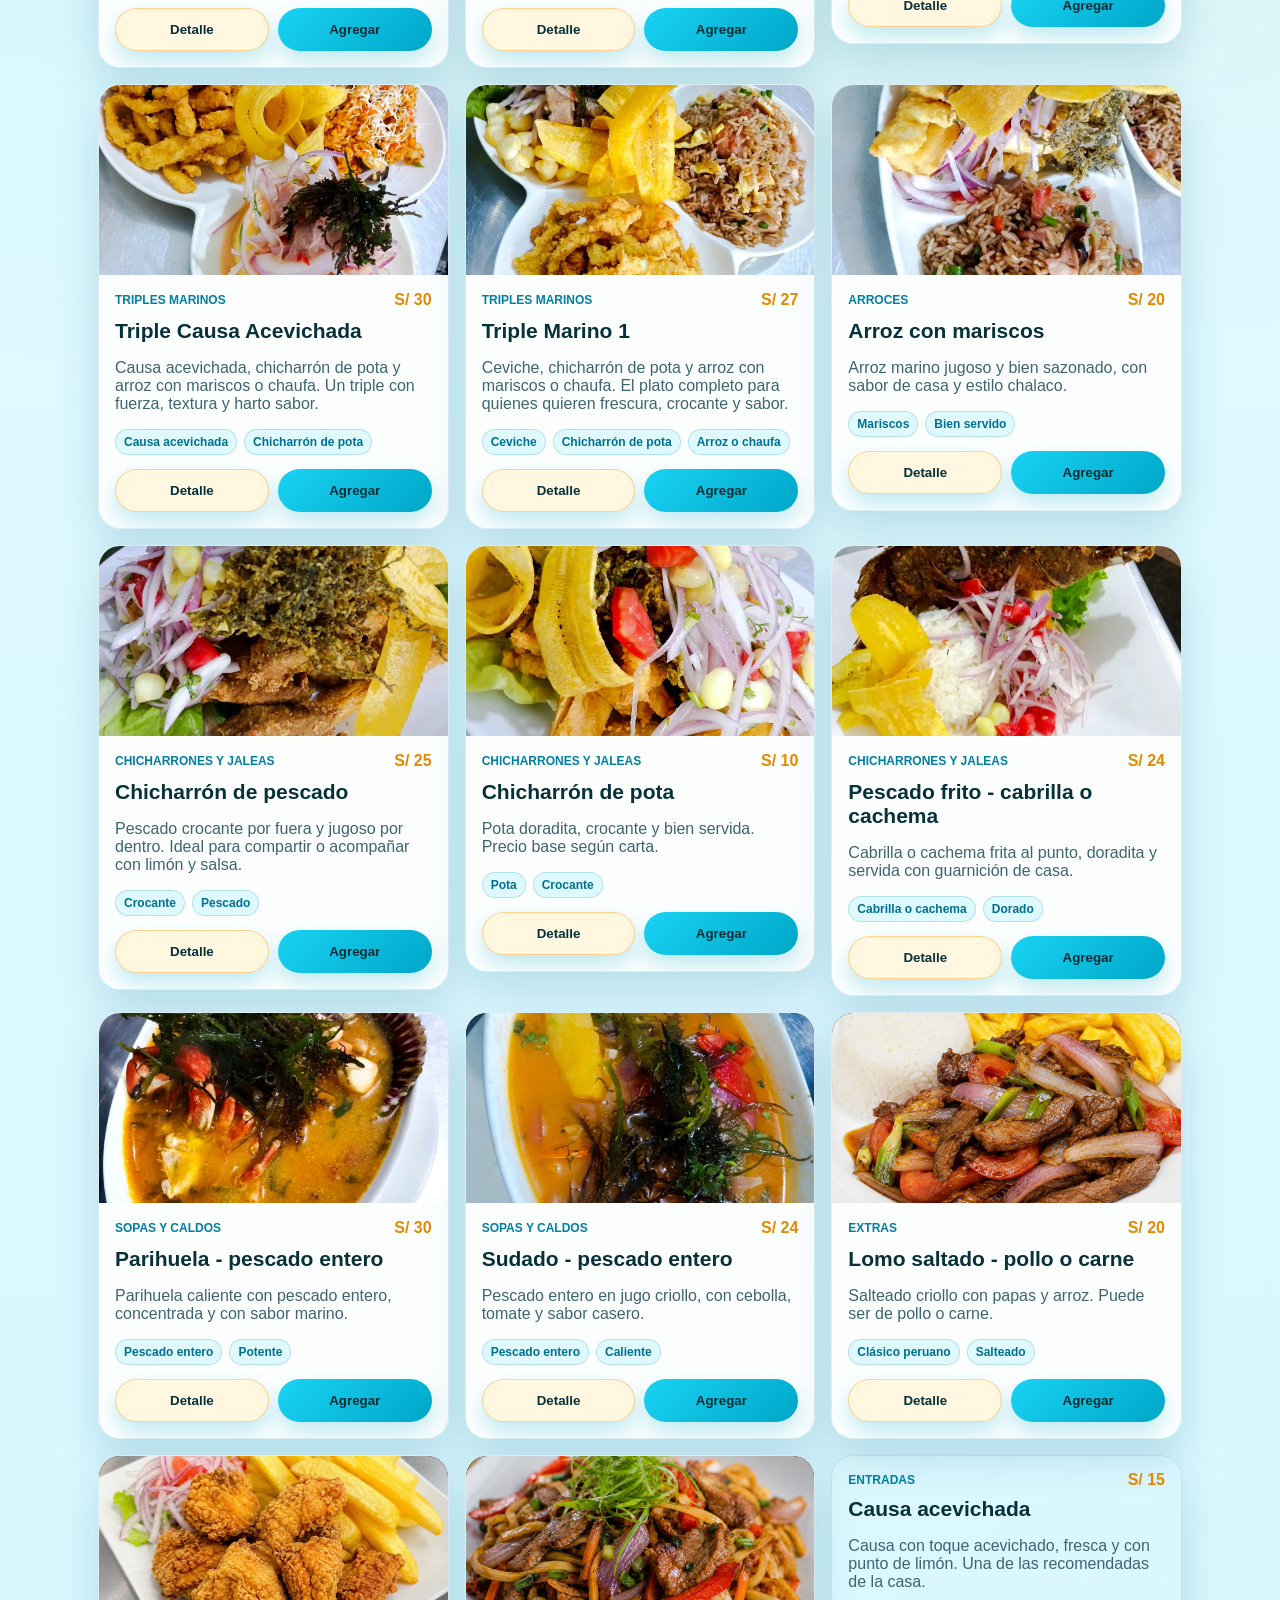
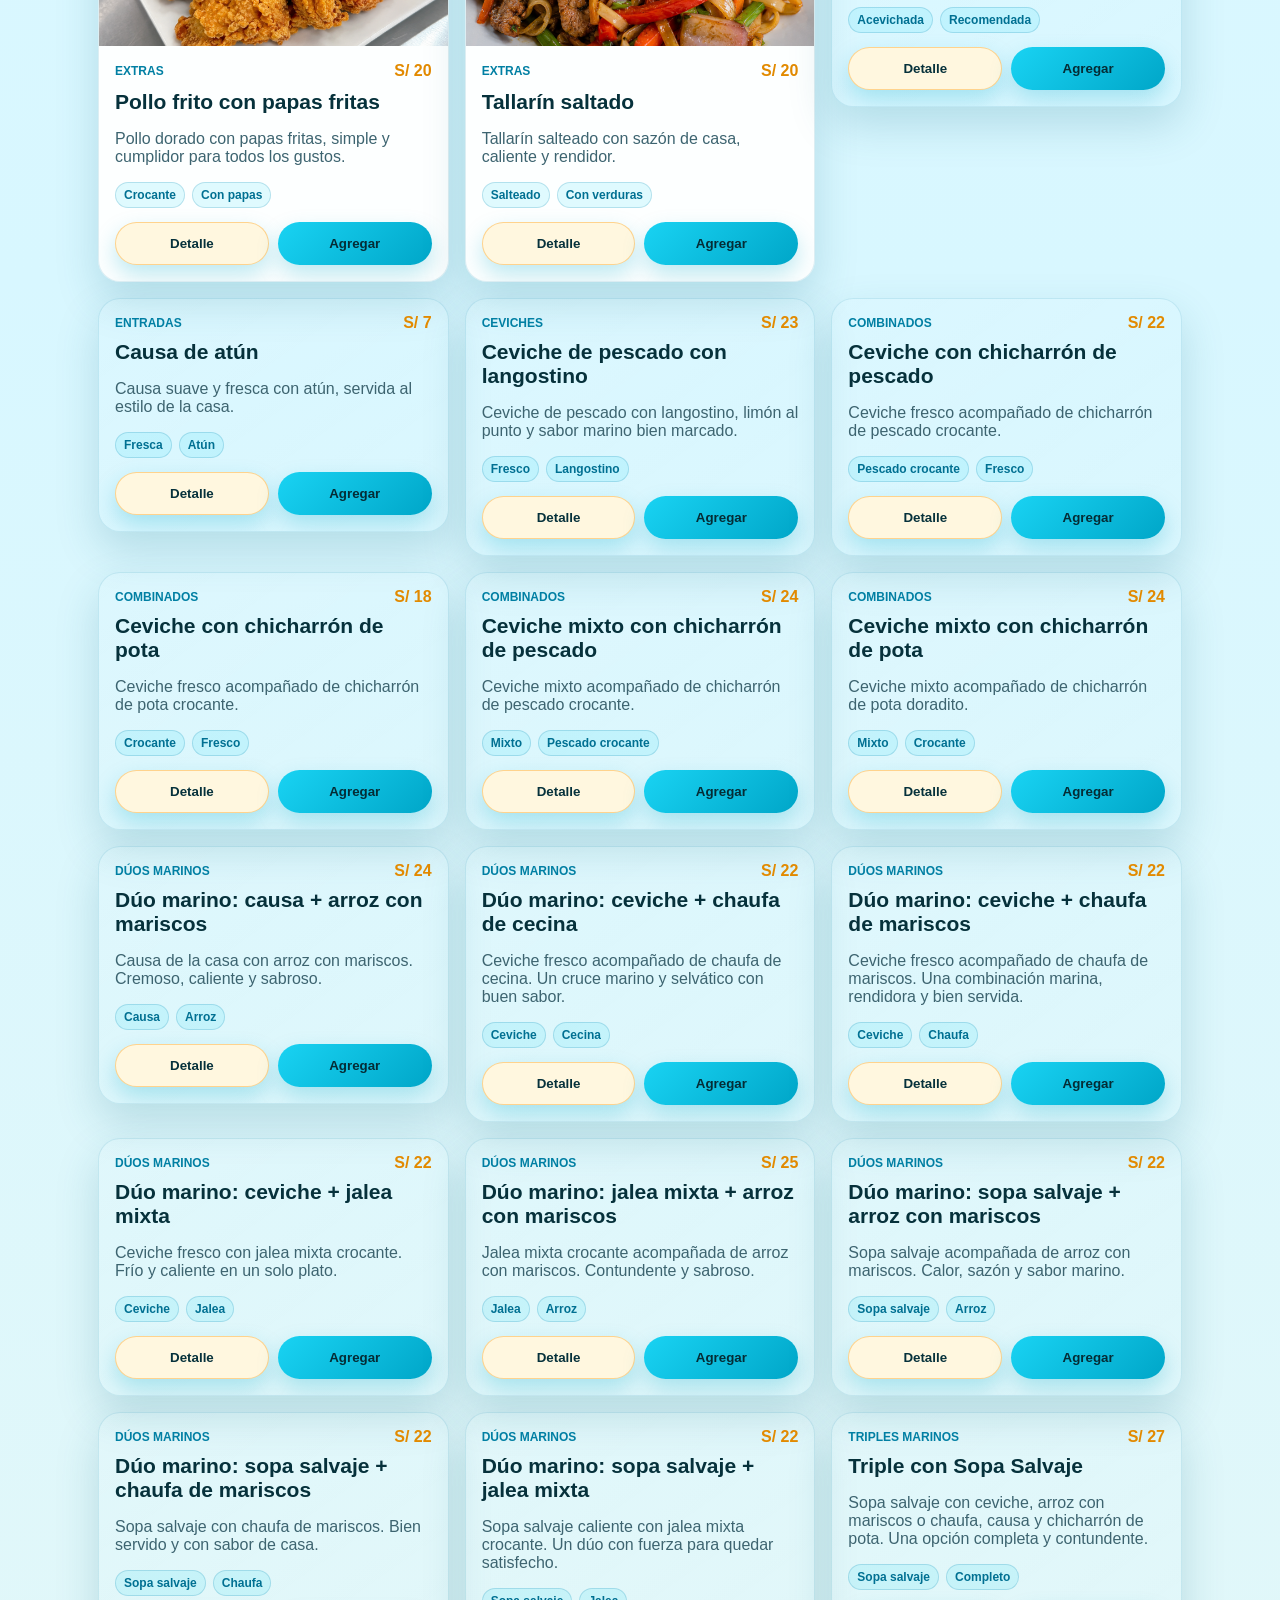
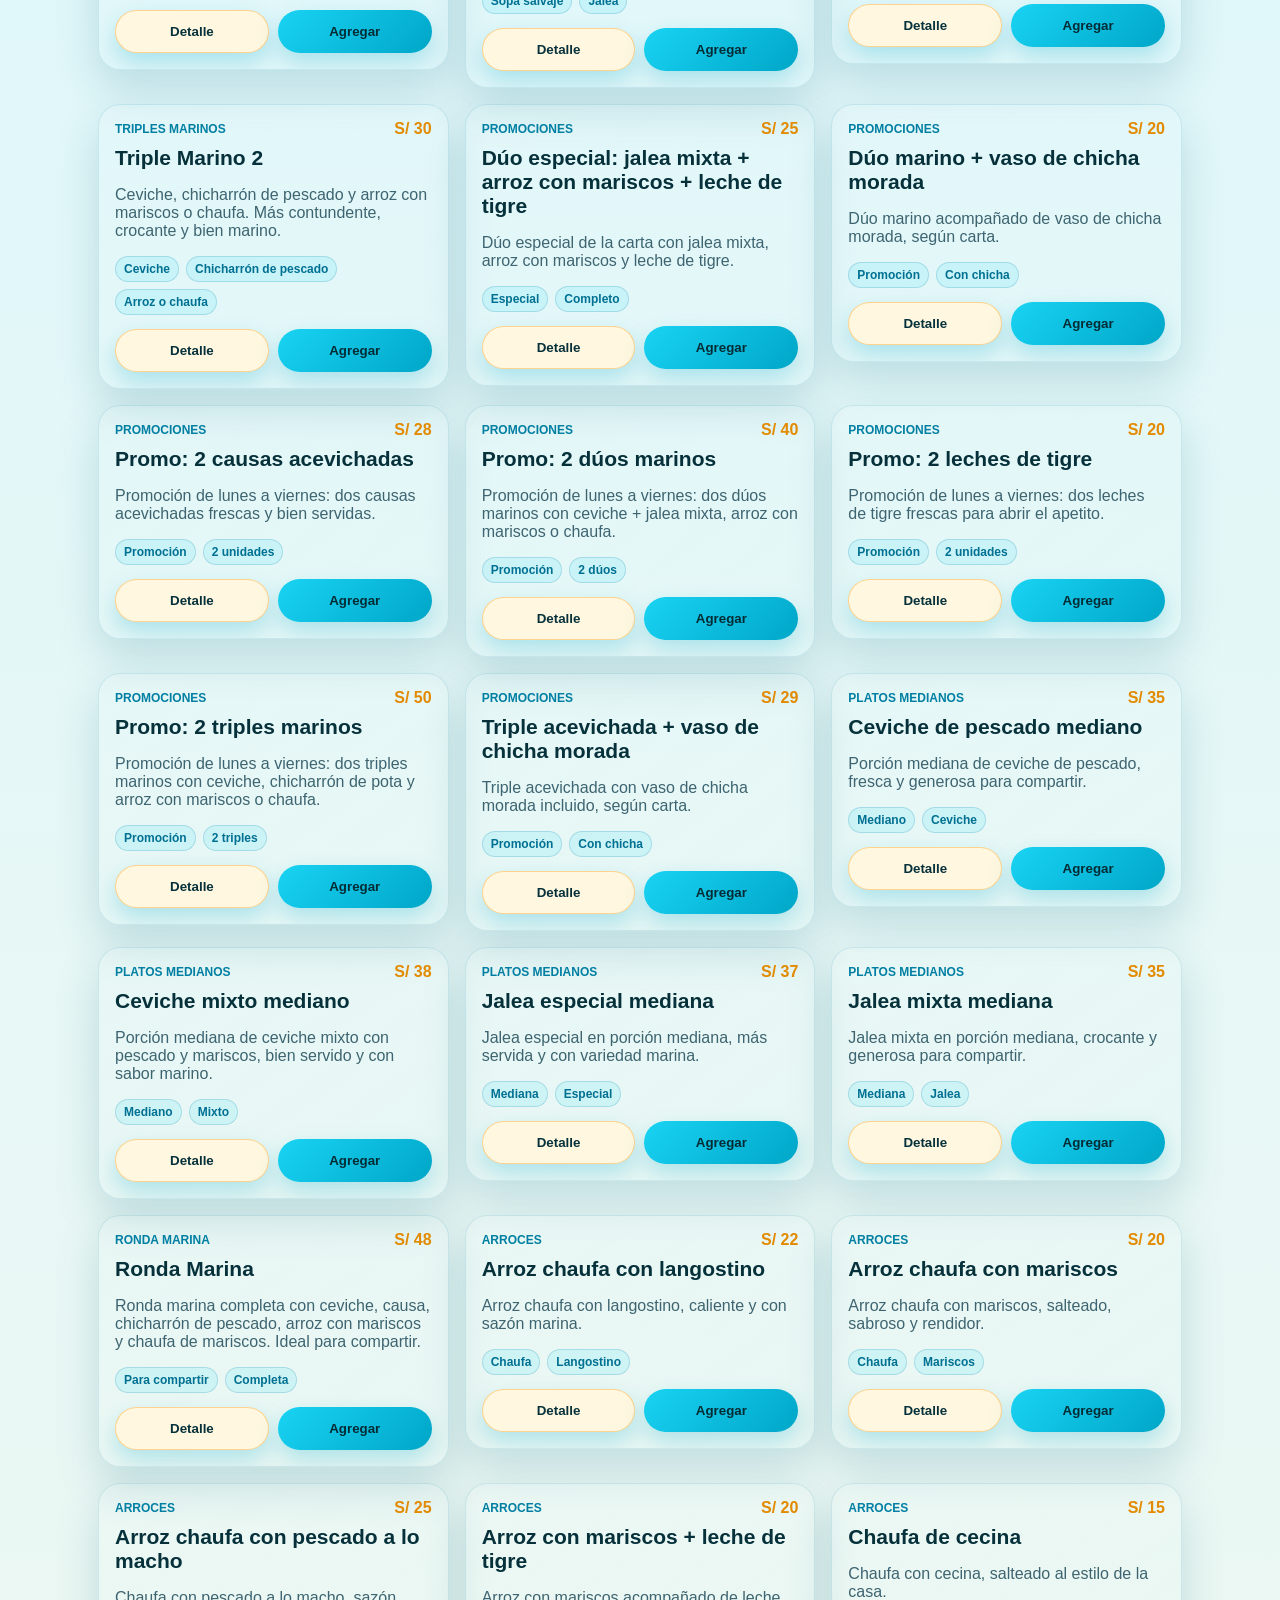
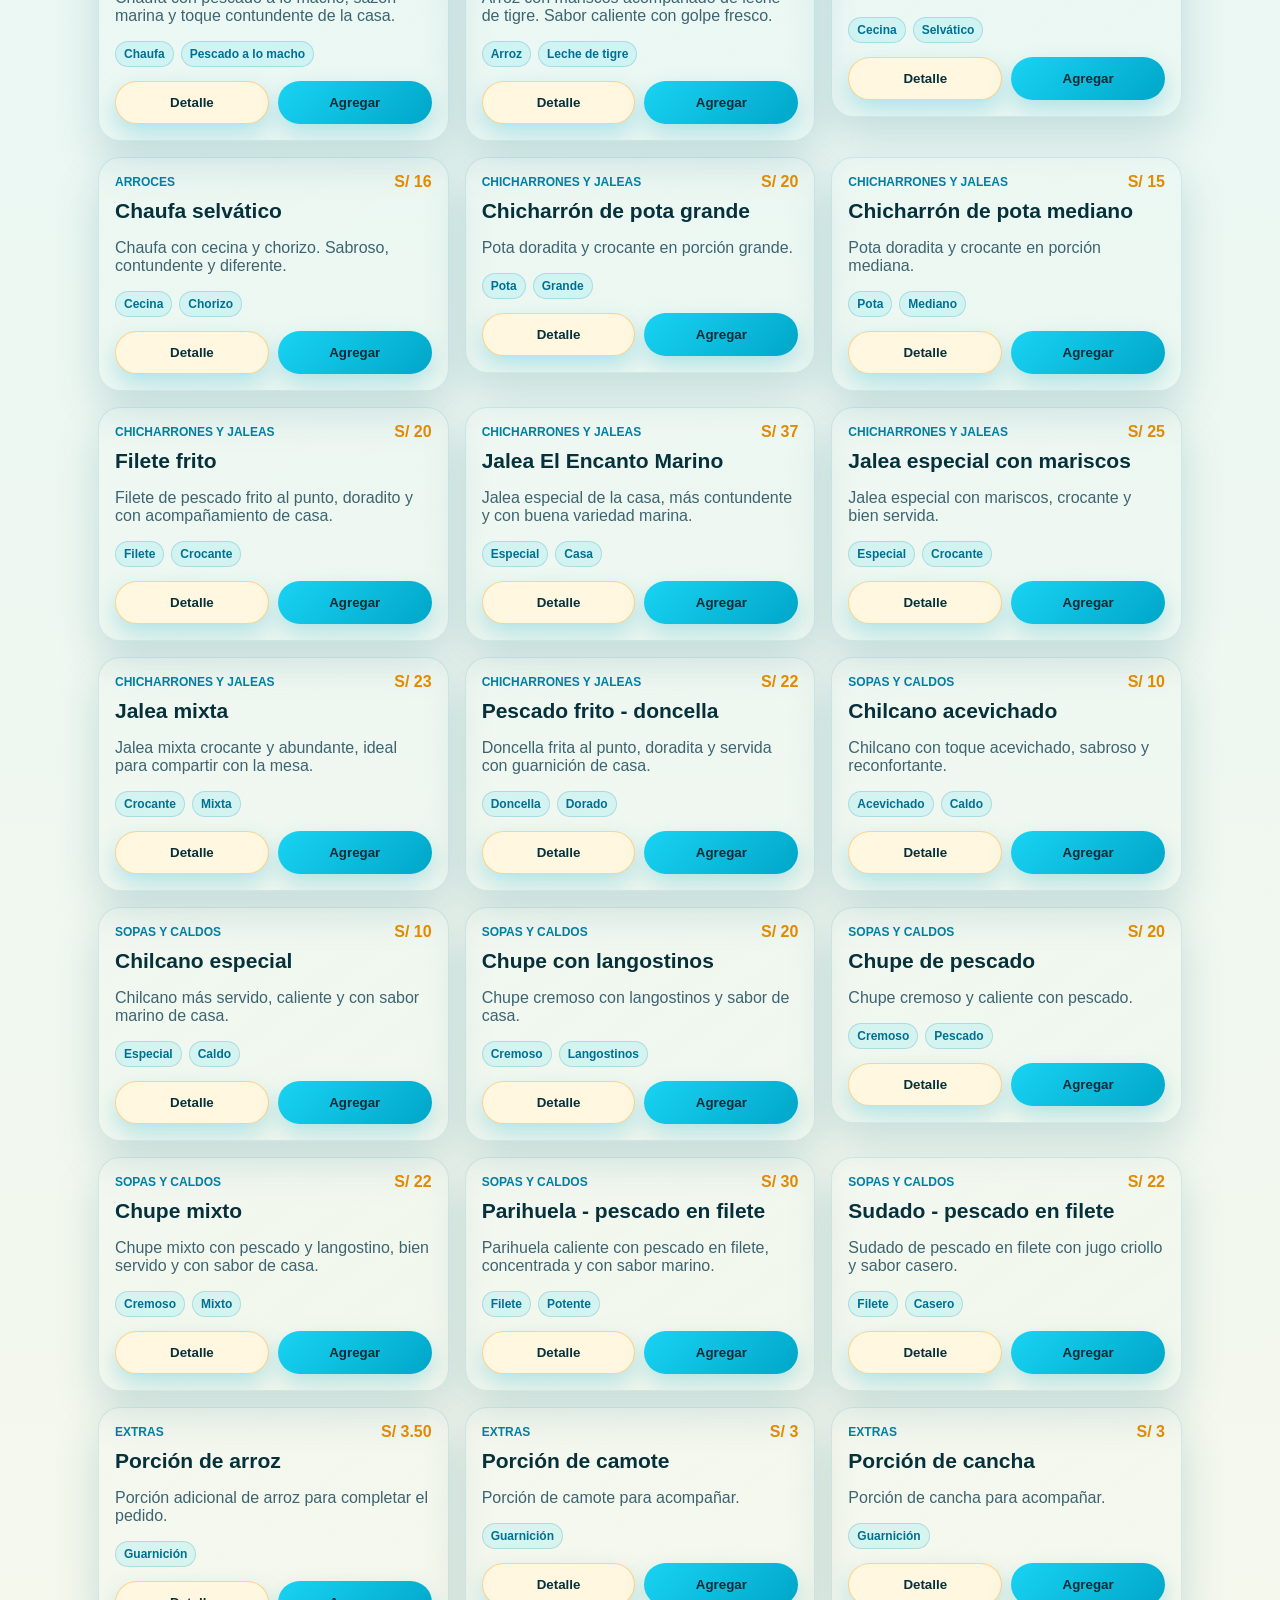
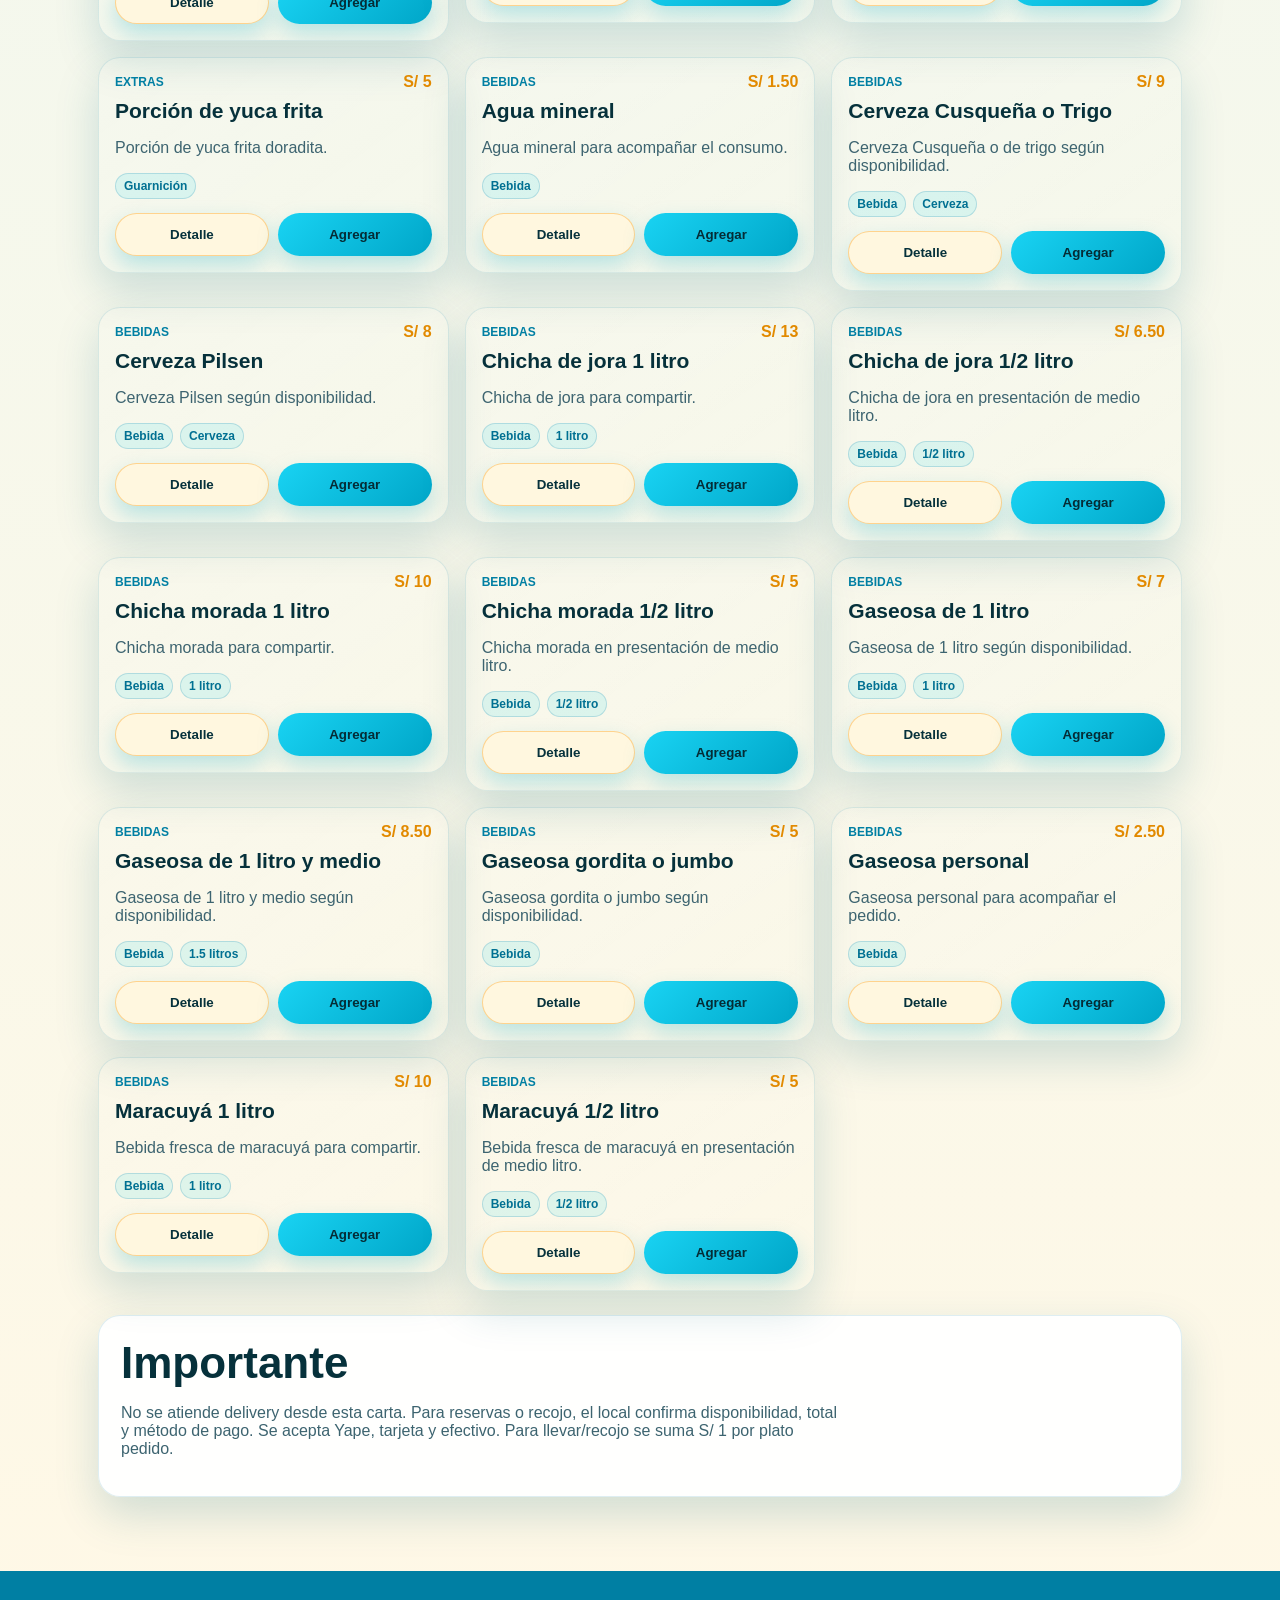
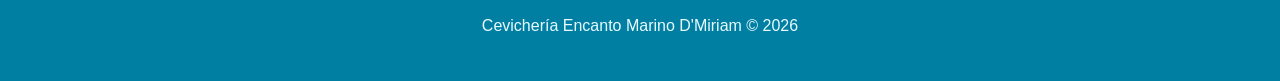
==== commit 9f5f286e: "Actualizar carta completa con precios revisados" ====
--- a/menu.html
+++ b/menu.html
@@ -4,7 +4,7 @@
   <meta charset="UTF-8"><meta name="viewport" content="width=device-width, initial-scale=1.0">
   <title>Carta Digital - Encanto Marino D'Miriam</title>
   <link rel="icon" href="assets/favicon.svg" type="image/svg+xml">
-  <link rel="stylesheet" href="styles.css?v=26">
+  <link rel="stylesheet" href="styles.css?v=29">
 </head>
 <body>
 <nav class="nav"><div class="nav-inner">
@@ -200,6 +200,6 @@
 </div>
 
 <footer><p>Cevichería Encanto Marino D'Miriam © <span id="year"></span></p></footer>
-<script src="data/menu-data.js?v=26"></script><script src="script.js?v=26"></script>
+<script src="data/menu-data.js?v=29"></script><script src="script.js?v=29"></script>
 </body>
 </html>
--- a/styles.css
+++ b/styles.css
@@ -1614,3 +1614,84 @@
   .tiktok-card { min-height: 72px; padding: 12px !important; }
   .tiktok-go { display: none; }
 }
+
+
+/* V27 - cangrejo más gracioso y limpio */
+.crab-sticker{
+  position:relative;
+  display:inline-flex;
+  align-items:center;
+  justify-content:center;
+  width:88px;
+  height:72px;
+  filter: drop-shadow(0 10px 18px rgba(0,0,0,.22));
+  transform-origin:center;
+  pointer-events:none;
+}
+.crab-sticker__svg{
+  width:100%;
+  height:100%;
+  overflow:visible;
+}
+.crab-sticker--click{
+  width:84px;
+  height:68px;
+  animation: crab-sticker-giggle .92s ease-in-out infinite alternate;
+}
+.crab-sticker--dance{
+  width:124px;
+  height:98px;
+  animation: crab-sticker-dance .52s ease-in-out infinite alternate;
+}
+.crab-sticker--click .crab-svg-main,
+.crab-sticker--dance .crab-svg-main{
+  transform-origin:110px 92px;
+  animation: crab-shell-bounce .5s ease-in-out infinite alternate;
+}
+.crab-sticker--click .crab-svg-claws,
+.crab-sticker--dance .crab-svg-claws{
+  transform-origin:110px 70px;
+  animation: crab-claws-fun .36s ease-in-out infinite alternate;
+}
+.crab-sticker--click .crab-svg-eyes,
+.crab-sticker--dance .crab-svg-eyes{
+  transform-origin:110px 32px;
+  animation: crab-eye-bob .85s ease-in-out infinite;
+}
+.crab-sticker--dance .crab-svg-stars,
+.crab-sticker--dance .crab-svg-bubbles{
+  animation: crab-stars-shimmer .9s ease-in-out infinite;
+}
+.swim-fish-effect.dancing-crab{
+  width:150px !important;
+  height:112px !important;
+}
+@media (max-width: 768px){
+  .crab-sticker--click{ width:72px; height:58px; }
+  .crab-sticker--dance{ width:108px; height:84px; }
+  .swim-fish-effect.dancing-crab{ width:128px !important; height:96px !important; }
+}
+@keyframes crab-sticker-giggle{
+  from{ transform: translate(-50%,-50%) rotate(-8deg) scale(.94);} 
+  to{ transform: translate(-50%,-50%) rotate(8deg) scale(1.04);} 
+}
+@keyframes crab-sticker-dance{
+  from{ transform: rotate(-10deg) translateY(-4px) scale(.98);} 
+  to{ transform: rotate(10deg) translateY(4px) scale(1.04);} 
+}
+@keyframes crab-shell-bounce{
+  from{ transform: translateY(0px) scale(1);} 
+  to{ transform: translateY(-4px) scale(1.03);} 
+}
+@keyframes crab-claws-fun{
+  from{ transform: rotate(-6deg);} 
+  to{ transform: rotate(7deg);} 
+}
+@keyframes crab-eye-bob{
+  0%,100%{ transform: translateY(0);} 
+  50%{ transform: translateY(1.5px);} 
+}
+@keyframes crab-stars-shimmer{
+  0%,100%{ opacity:.9; transform: translateY(0) scale(1);} 
+  50%{ opacity:1; transform: translateY(-2px) scale(1.08);} 
+}
